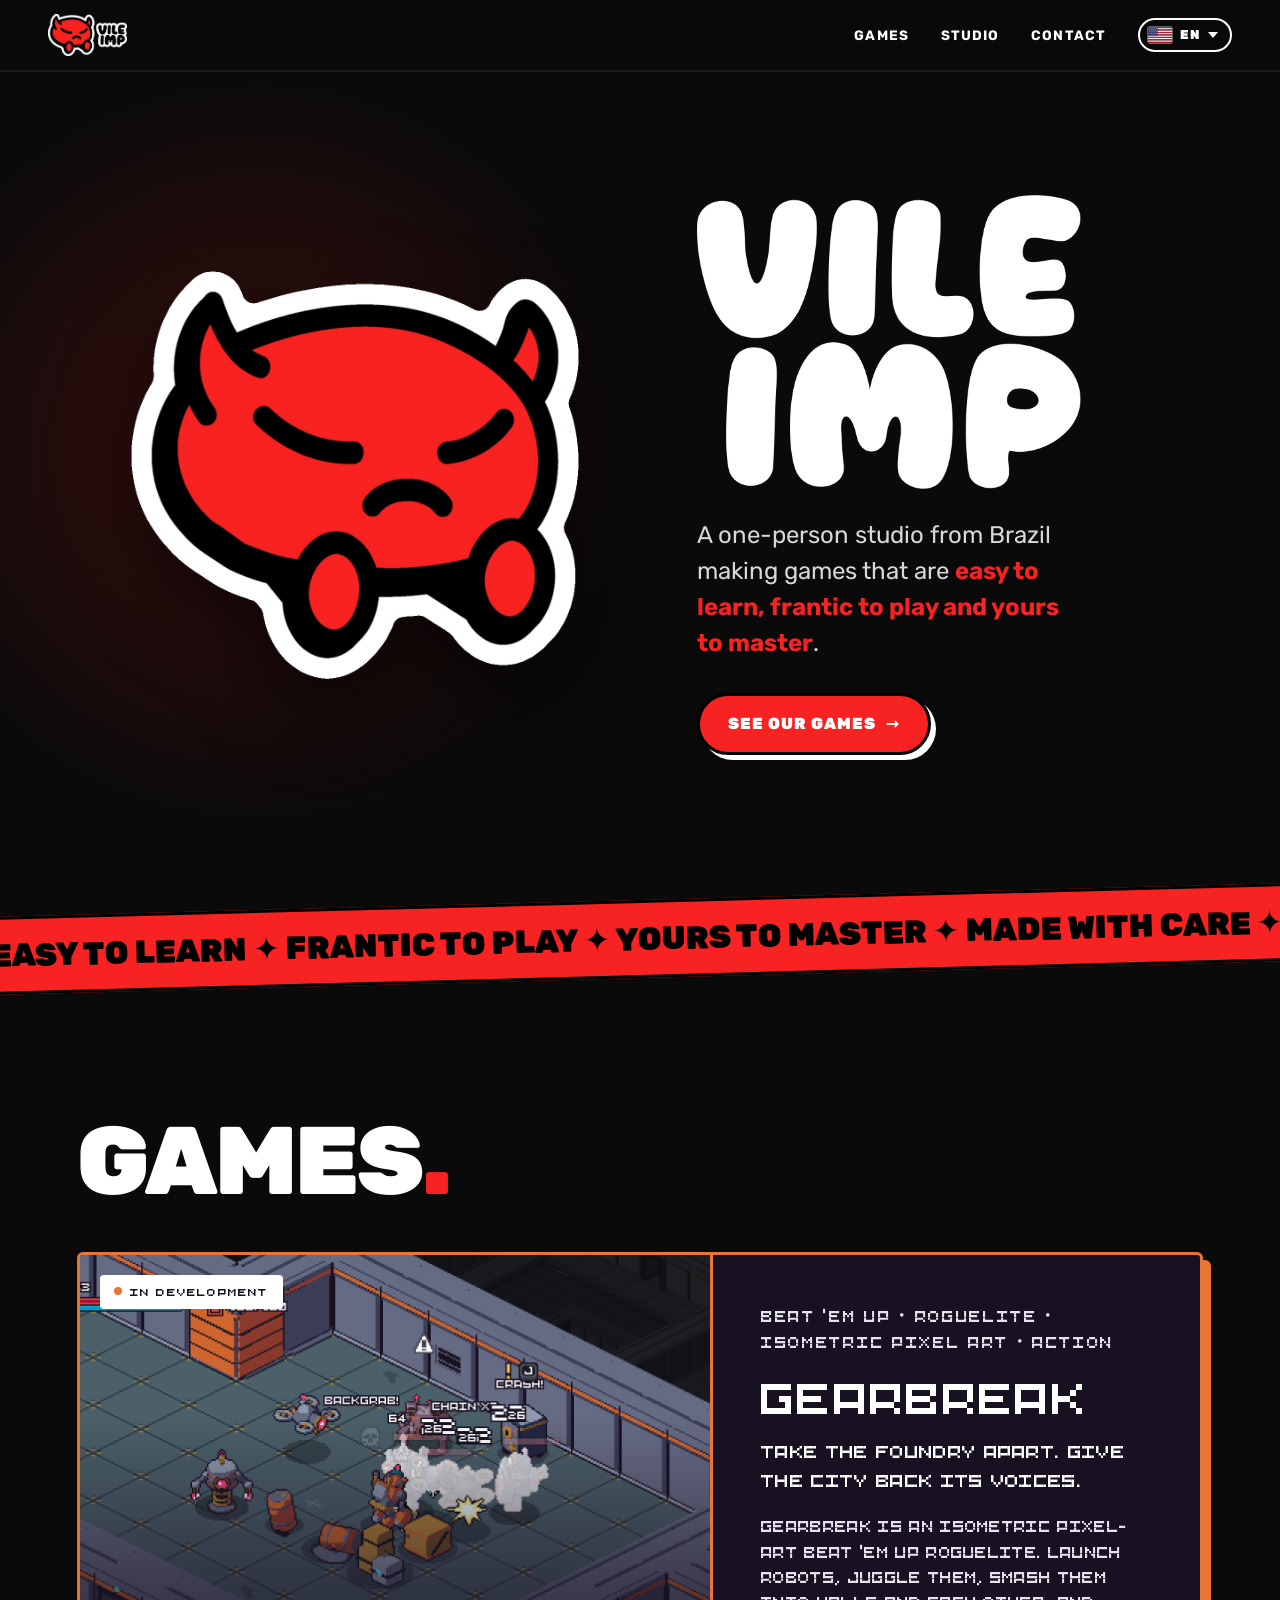
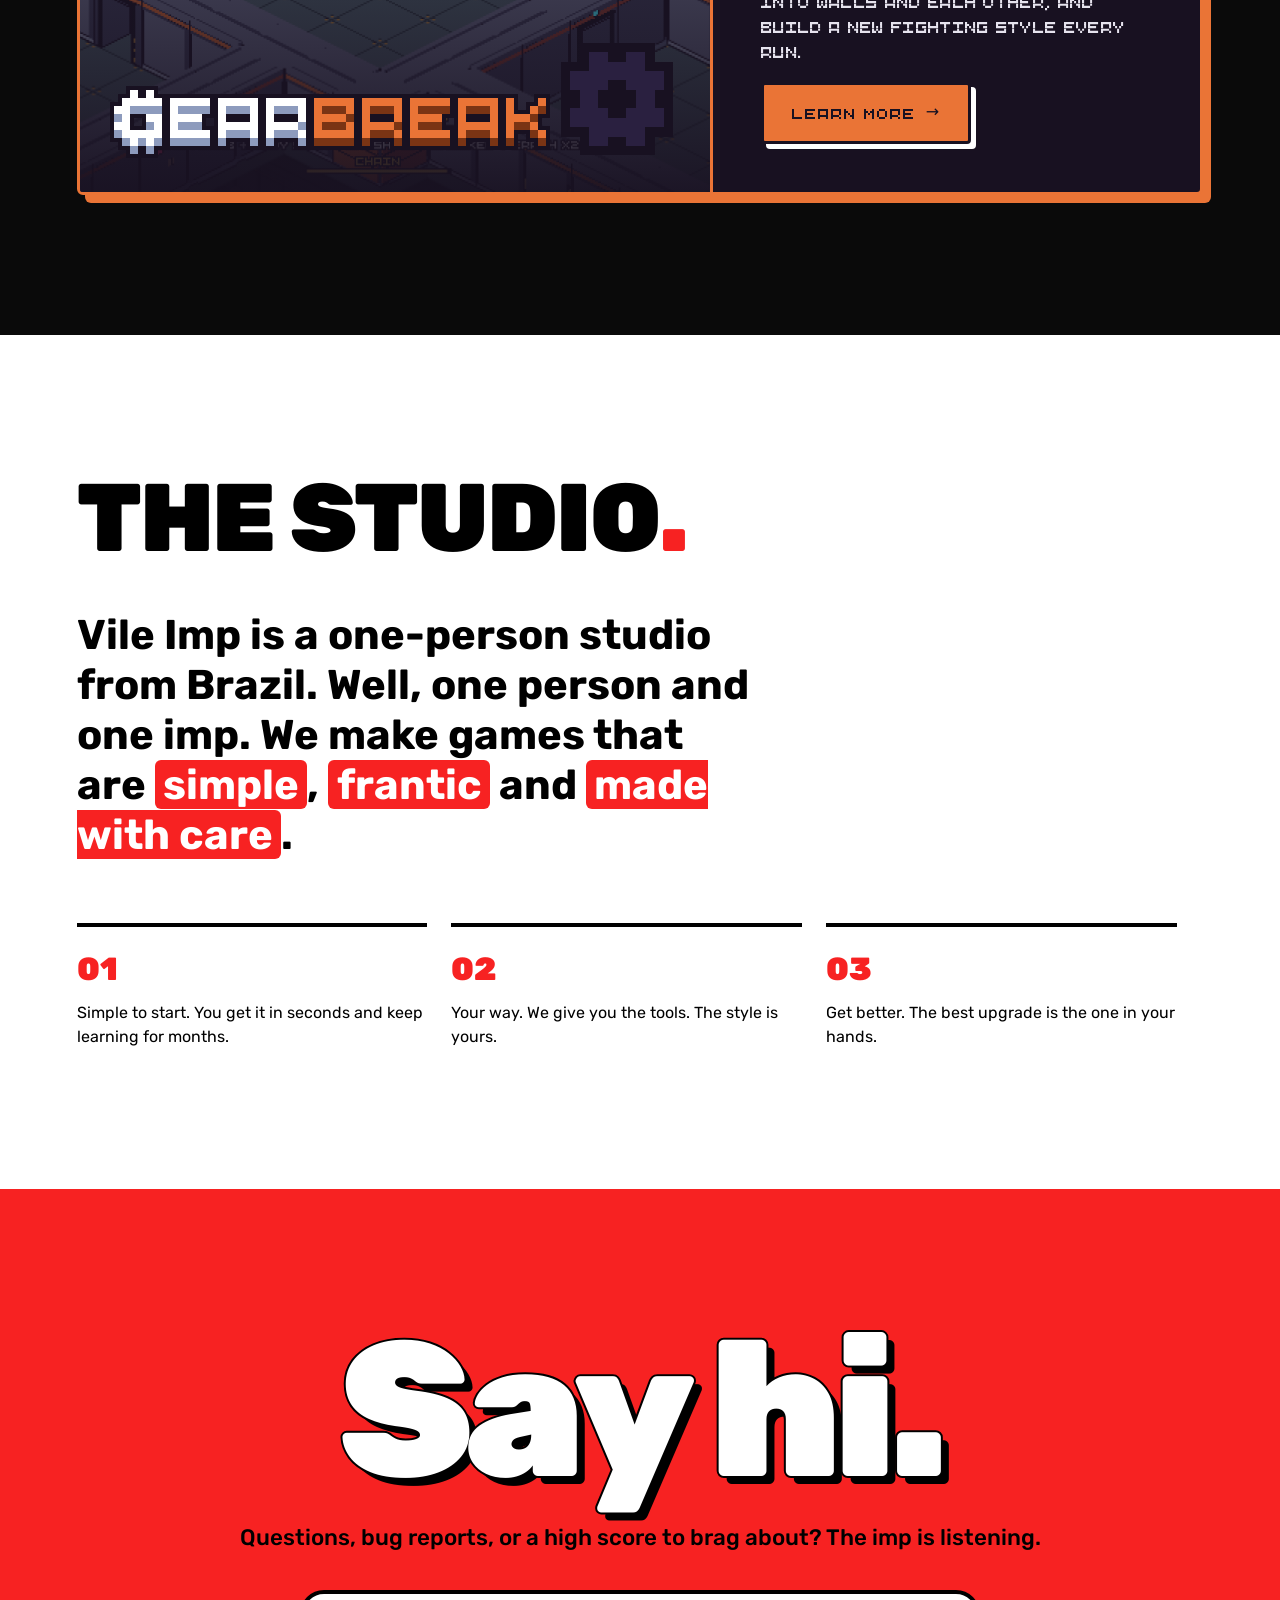
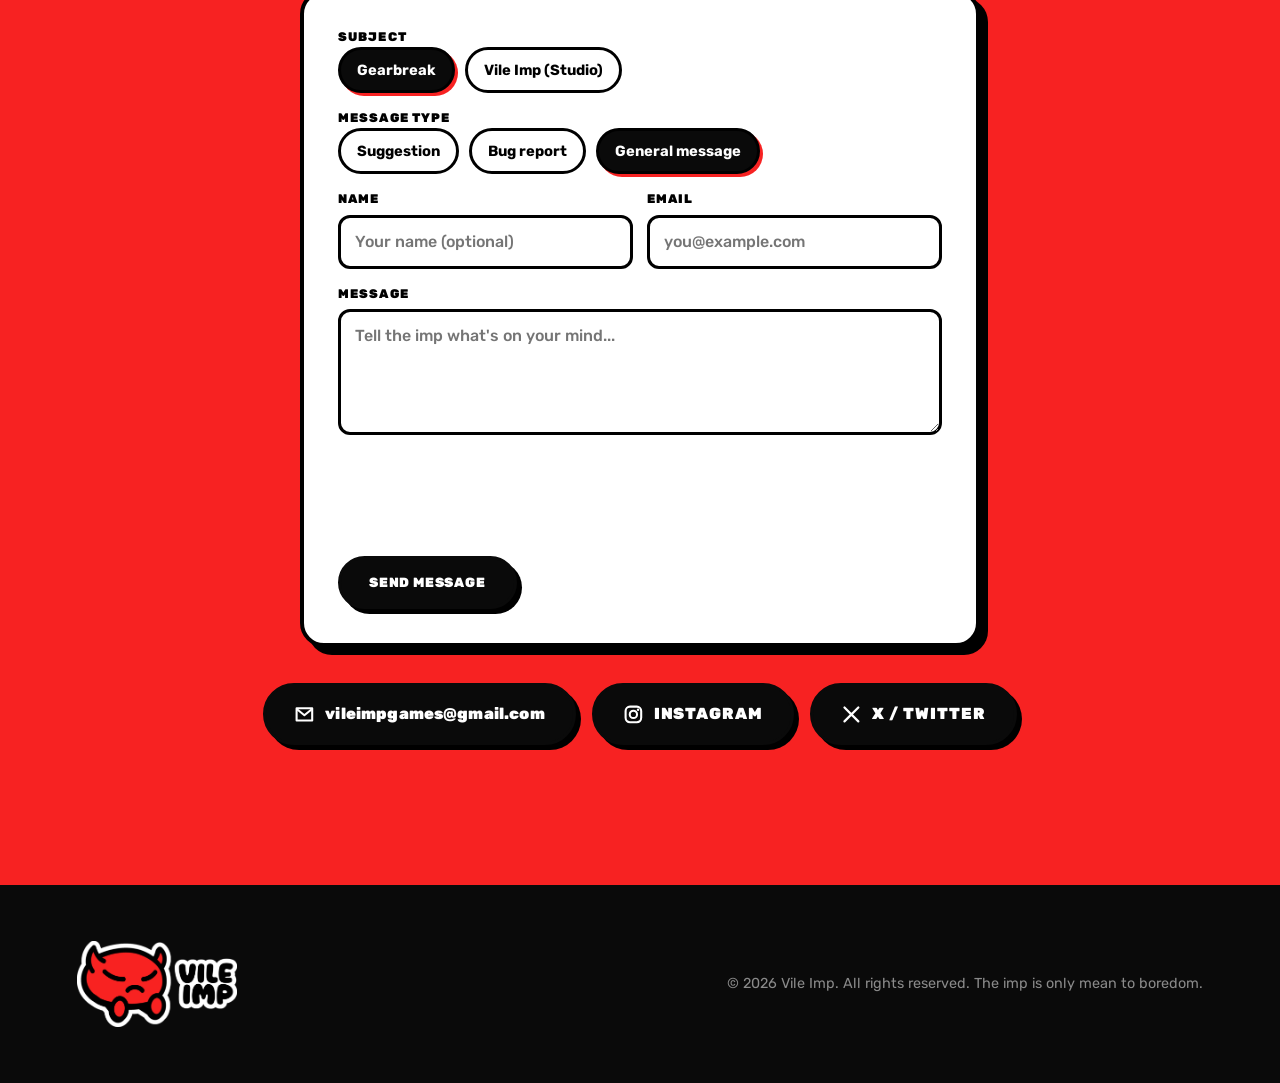
==== index.html @ 284fddcb "Main page marquee: restore original star" ====
<!doctype html>
<html lang="en" data-title-en="Vile Imp - Games played your way" data-title-pt="Vile Imp - Jogos do seu jeito" data-title-es="Vile Imp - Juegos a tu manera" data-title-ja="Vile Imp - 自分のやり方で遊ぶゲーム" data-title-zh="Vile Imp - 用你的方式玩">
<head>
  <meta charset="utf-8">
  <meta name="viewport" content="width=device-width, initial-scale=1">
  <title>Vile Imp - Games played your way</title>
  <meta name="description" content="Vile Imp is a one-person game studio from Brazil making games that are easy to learn, frantic to play and yours to master.">
  <meta name="theme-color" content="#0a0a0a">
  <meta property="og:title" content="Vile Imp">
  <meta property="og:description" content="One-person game studio from Brazil. Games played your way.">
  <meta property="og:image" content="assets/og.png">
  <meta name="twitter:card" content="summary_large_image">
  <link rel="icon" type="image/png" href="assets/favicon.png">
  <link rel="apple-touch-icon" href="assets/apple-touch-icon.png">
  <link rel="preconnect" href="https://fonts.googleapis.com">
  <link rel="preconnect" href="https://fonts.gstatic.com" crossorigin>
  <link href="https://fonts.googleapis.com/css2?family=Rubik:wght@400;500;700;900&display=swap" rel="stylesheet">
  <script>(function(){try{var f=sessionStorage.getItem("vt");if(f){sessionStorage.removeItem("vt");document.documentElement.className+=" vt-in vt-"+f}}catch(e){}})();</script>
  <link rel="stylesheet" href="style.css?v=39">
</head>
<body>
  <svg width="0" height="0" style="position:absolute" aria-hidden="true"><symbol id="gear" viewBox="0 0 100 100"><path d="M43 4h14l2 12a35 35 0 0 1 9 4l10-7 10 10-7 10a35 35 0 0 1 4 9l12 2v14l-12 2a35 35 0 0 1-4 9l7 10-10 10-10-7a35 35 0 0 1-9 4l-2 12H43l-2-12a35 35 0 0 1-9-4l-10 7-10-10 7-10a35 35 0 0 1-4-9L3 57V43l12-2a35 35 0 0 1 4-9l-7-10 10-10 10 7a35 35 0 0 1 9-4z M50 33a17 17 0 1 0 0.01 0z" fill-rule="evenodd"/></symbol></svg>
  <header class="nav">
    <a class="nav__logo" href="index.html" aria-label="Vile Imp">
      <img src="assets/logo-sticker.png" alt="Vile Imp" width="717" height="383">
    </a>
    <nav class="nav__links" aria-label="Main">
      <a href="index.html#games" data-i18n="nav.games">Games</a>
      <a href="index.html#studio" data-i18n="nav.studio">Studio</a>
      <a href="index.html#contact" data-i18n="nav.contact">Contact</a>
      <div class="lang" id="lang">
        <button class="lang__btn" type="button" aria-haspopup="listbox" aria-expanded="false" aria-label="Language: English">
          <img class="lang__flag" src="assets/flags/us.svg" alt="" width="30" height="20"><span class="lang__code">EN</span><span class="lang__caret" aria-hidden="true"></span>
        </button>
        <ul class="lang__menu" role="listbox" aria-label="Language">
          <li><button type="button" role="option" data-lang="en" aria-selected="true"><img src="assets/flags/us.svg" alt="" width="30" height="20"><span>English</span></button></li>
          <li><button type="button" role="option" data-lang="pt" aria-selected="false"><img src="assets/flags/br.svg" alt="" width="30" height="20"><span>Português</span></button></li>
          <li><button type="button" role="option" data-lang="es" aria-selected="false"><img src="assets/flags/es.svg" alt="" width="30" height="20"><span>Español</span></button></li>
          <li><button type="button" role="option" data-lang="ja" aria-selected="false" lang="ja"><img src="assets/flags/jp.svg" alt="" width="30" height="20"><span>日本語</span></button></li>
          <li><button type="button" role="option" data-lang="zh" aria-selected="false" lang="zh-CN"><img src="assets/flags/cn.svg" alt="" width="30" height="20"><span>简体中文</span></button></li>
        </ul>
      </div>
    </nav>
  </header>

  <main id="top">
    <section class="hero">
      <div class="hero__imp">
        <img src="assets/imp-sticker-2.png" alt="Vile Imp mascot" width="1038" height="948">
      </div>
      <div class="hero__text">
        <img class="hero__wordmark" src="assets/wordmark-white.png" alt="Vile Imp" width="579" height="443">
        <p class="hero__tag" data-i18n="hero.tag">A one-person studio from Brazil making games that are <em>easy to learn, frantic to play and yours to master</em>.</p>
        <a class="btn" href="#games"><span data-i18n="hero.cta">See our games</span> <span aria-hidden="true">→</span></a>
      </div>
    </section>

    <div class="marquee" aria-hidden="true">
      <div class="marquee__track">
        <span data-i18n="marquee">EASY TO LEARN ✦ FRANTIC TO PLAY ✦ YOURS TO MASTER ✦ MADE WITH CARE ✦&nbsp;</span>
        <span data-i18n="marquee">EASY TO LEARN ✦ FRANTIC TO PLAY ✦ YOURS TO MASTER ✦ MADE WITH CARE ✦&nbsp;</span>
      </div>
    </div>

    <section class="section games" id="games">
      <h2 class="section__title" data-i18n="games.title">Games</h2>

      <a class="feature feature--gb" href="gearbreak.html">
        <div class="feature__art">
          <img class="feature__shot" src="assets/gearbreak/crash-chain.png" width="1920" height="1080" alt="">
          <img class="gear" src="assets/gearbreak/gear.png" alt="" aria-hidden="true">
          <span class="feature__crack" aria-hidden="true"></span>
          <span class="feature__name"><img class="feature__logo" src="assets/gearbreak/logo.png" width="330" height="54" alt="GEARBREAK"></span>
          <span class="badge" data-i18n="games.badge">In development</span>
        </div>
        <div class="feature__body">
          <p class="feature__kicker" data-i18n="gb.genres">Beat 'em up · Roguelite · Isometric pixel art · Action</p>
          <h3>Gearbreak</h3>
          <p class="feature__tagline" data-i18n="gb.tagline">Take the Foundry apart. Give the city back its voices.</p>
          <p data-i18n="gb.short">Gearbreak is an isometric pixel-art beat 'em up roguelite. Launch robots, juggle them, smash them into walls and each other, and build a new fighting style every run.</p>
          <span class="btn"><span data-i18n="games.more">Learn more</span> <span aria-hidden="true">→</span></span>
        </div>
      </a>
    </section>

    <section class="section studio" id="studio">
      <div class="studio__inner">
        <h2 class="section__title section__title--dark" data-i18n="studio.title">The studio</h2>
        <p class="studio__lead" data-i18n="studio.lead">Vile Imp is a one-person studio from Brazil. Well, one person and one imp. We make games that are <mark>simple</mark>, <mark>frantic</mark> and <mark>made with care</mark>.</p>
        <ul class="studio__values">
          <li><strong>01</strong><span data-i18n="studio.v1">Simple to start. You get it in seconds and keep learning for months.</span></li>
          <li><strong>02</strong><span data-i18n="studio.v2">Your way. We give you the tools. The style is yours.</span></li>
          <li><strong>03</strong><span data-i18n="studio.v3">Get better. The best upgrade is the one in your hands.</span></li>
        </ul>
      </div>
    </section>

    <section class="section contact" id="contact">
      <h2 class="contact__big" data-i18n="contact.title">Say hi.</h2>
      <p class="contact__sub" data-i18n="contact.sub">Questions, bug reports, or a high score to brag about? The imp is listening.</p>

      <form class="contact__form" id="contact-form" action="https://api.web3forms.com/submit" method="POST">
        <input type="hidden" name="access_key" value="1ed85810-a973-478f-9a73-c99970048495">
        <input type="checkbox" name="botcheck" class="contact__hp" tabindex="-1" autocomplete="off" aria-hidden="true">
        <input type="hidden" name="subject" value="[Gearbreak] General message">

        <fieldset class="contact__topics">
          <legend class="contact__label" data-i18n="contact.subjectLabel">Subject</legend>
          <div class="contact__pills">
            <label class="contact__pill">
              <input type="radio" name="project" value="Gearbreak" checked>
              <span>Gearbreak</span>
            </label>
            <label class="contact__pill">
              <input type="radio" name="project" value="Vile Imp">
              <span data-i18n="contact.subjectStudio">Vile Imp (Studio)</span>
            </label>
          </div>
        </fieldset>

        <fieldset class="contact__topics">
          <legend class="contact__label" data-i18n="contact.topicLabel">Message type</legend>
          <div class="contact__pills">
            <label class="contact__pill">
              <input type="radio" name="topic" value="Suggestion">
              <span data-i18n="contact.topicSuggestion">Suggestion</span>
            </label>
            <label class="contact__pill">
              <input type="radio" name="topic" value="Bug report">
              <span data-i18n="contact.topicBug">Bug report</span>
            </label>
            <label class="contact__pill">
              <input type="radio" name="topic" value="General message" checked>
              <span data-i18n="contact.topicGeneral">General message</span>
            </label>
          </div>
        </fieldset>

        <div class="contact__row">
          <label class="contact__field">
            <span class="contact__label" data-i18n="contact.nameLabel">Name</span>
            <input type="text" name="name" id="contact-name" maxlength="100" autocomplete="name" placeholder="Your name (optional)" data-i18n-placeholder="contact.namePh">
          </label>
          <label class="contact__field">
            <span class="contact__label" data-i18n="contact.emailLabel">Email</span>
            <input type="email" name="email" id="contact-email" maxlength="160" required autocomplete="email" placeholder="you@example.com" data-i18n-placeholder="contact.emailPh">
          </label>
        </div>

        <label class="contact__field">
          <span class="contact__label" data-i18n="contact.msgLabel">Message</span>
          <textarea name="message" id="contact-message" rows="4" minlength="5" maxlength="3000" required placeholder="Tell the imp what's on your mind..." data-i18n-placeholder="contact.msgPh"></textarea>
        </label>

        <div class="h-captcha" data-captcha="true"></div>

        <div class="contact__actions">
          <button class="btn btn--dark contact__submit" type="submit" data-i18n="contact.send">Send message</button>
          <p class="contact__status" id="contact-status" role="status" aria-live="polite"></p>
        </div>
      </form>

      <div class="contact__links">
        <a class="btn btn--dark btn--mail" href="mailto:vileimpgames@gmail.com"><svg class="btn__icon" viewBox="0 0 24 24" aria-hidden="true"><path d="M3 5h18v14H3z" fill="none" stroke="currentColor" stroke-width="2.4" stroke-linejoin="round"/><path d="M3.5 6l8.5 7 8.5-7" fill="none" stroke="currentColor" stroke-width="2.4" stroke-linejoin="round"/></svg>vileimpgames@gmail.com</a>
        <a class="btn btn--dark" href="https://www.instagram.com/vileimpgames" target="_blank" rel="noopener"><svg class="btn__icon" viewBox="0 0 24 24" aria-hidden="true"><rect x="3" y="3" width="18" height="18" rx="5" fill="none" stroke="currentColor" stroke-width="2.4"/><circle cx="12" cy="12" r="4.2" fill="none" stroke="currentColor" stroke-width="2.4"/><circle cx="17.4" cy="6.6" r="1.4" fill="currentColor"/></svg>Instagram</a>
        <a class="btn btn--dark" href="https://x.com/vileimpgames" target="_blank" rel="noopener"><svg class="btn__icon" viewBox="0 0 24 24" aria-hidden="true"><path d="M4 4l16 16M20 4L4 20" fill="none" stroke="currentColor" stroke-width="2.6" stroke-linecap="round"/></svg>X / Twitter</a>
      </div>
    </section>
  </main>

  <footer class="footer">
    <img src="assets/logo-sticker.png" alt="Vile Imp" width="717" height="383" class="footer__logo">
    <p>© <span id="year">2026</span> Vile Imp. <span data-i18n="footer">All rights reserved. The imp is only mean to boredom.</span></p>
  </footer>

  <script src="i18n.js?v=29"></script>
  <script src="site.js?v=4"></script>
  <script src="https://web3forms.com/client/script.js" async defer></script>
</body>
</html>
---- style.css ----
:root {
  --red: #f72222;
  --red-dark: #c41414;
  --black: #0a0a0a;
  --ink: #000;
  --white: #fff;
  --grey: #8a8a8a;
  --font: 'Rubik', system-ui, sans-serif;
}
* { box-sizing: border-box; margin: 0; padding: 0; }
html { scroll-behavior: smooth; }
html, body, main { overflow-x: clip; }
body { background: var(--black); color: var(--white); font-family: var(--font); line-height: 1.5; -webkit-font-smoothing: antialiased; }
img { max-width: 100%; height: auto; display: block; }
a { color: inherit; }
::selection { background: var(--red); color: var(--white); }

/* Nav */
.nav { position: fixed; inset: 0 0 auto 0; z-index: 10; display: flex; justify-content: space-between; align-items: center;
  padding: 14px clamp(16px, 4vw, 48px); background: rgba(10,10,10,.85); backdrop-filter: blur(8px); border-bottom: 2px solid #1c1c1c; }
.nav__logo { display: flex; align-items: center; gap: 10px; text-decoration: none; font-weight: 900; letter-spacing: .04em; font-size: 1.1rem; }
.nav__logo img { height: 42px; width: auto; flex-shrink: 0; transition: transform .2s; }
.nav__logo:hover img { transform: rotate(-3deg) scale(1.05); }
.nav__links { display: flex; align-items: center; gap: clamp(12px, 3vw, 32px); }
.nav__links a { text-decoration: none; font-weight: 700; text-transform: uppercase; font-size: .85rem; letter-spacing: .08em; position: relative; }
.nav__links a::after { content: ''; position: absolute; left: 0; right: 100%; bottom: -4px; height: 3px; background: var(--red); transition: right .2s; }
.nav__links a:hover::after, .nav__links a:focus-visible::after { right: 0; }
.lang { position: relative; }
.lang__btn { font: inherit; font-weight: 900; font-size: .8rem; letter-spacing: .08em; background: none; color: var(--white);
  border: 2px solid var(--white); border-radius: 999px; padding: 5px 12px 5px 8px; cursor: pointer; transition: border-color .2s;
  display: flex; align-items: center; gap: 8px; }
.lang__btn:hover, .lang__btn:focus-visible, .lang.is-open .lang__btn { border-color: var(--red); outline: none; }
.lang__flag, .lang__menu img { width: 24px; height: 16px; border-radius: 2px; box-shadow: 0 0 0 1px rgba(255,255,255,.35); flex-shrink: 0; }
.lang__caret { width: 0; height: 0; border-left: 5px solid transparent; border-right: 5px solid transparent; border-top: 6px solid currentColor; transition: transform .2s; }
.lang.is-open .lang__caret { transform: rotate(180deg); }
/* the list drops down under the pill */
.lang__menu { list-style: none; position: absolute; top: calc(100% + 8px); right: 0; min-width: 190px; padding: 6px; margin: 0;
  background: var(--black); border: 2px solid var(--white); border-radius: 12px; z-index: 20;
  opacity: 0; visibility: hidden; transform: translateY(-6px); transform-origin: top right; transition: opacity .15s, transform .15s, visibility 0s .15s; }
.lang.is-open .lang__menu { opacity: 1; visibility: visible; transform: none; transition: opacity .15s, transform .15s; }
.lang__menu button { width: 100%; display: flex; align-items: center; gap: 12px; padding: 9px 10px; border: 0; border-radius: 8px;
  background: none; color: var(--white); font: inherit; font-weight: 700; font-size: .95rem; letter-spacing: .02em; text-align: left; cursor: pointer; }
.lang__menu button:hover, .lang__menu button:focus-visible { background: rgba(255,255,255,.1); outline: none; }
.lang__menu button[aria-selected="true"] { color: var(--red); }

/* Hero */
.hero { min-height: 100vh; display: grid; grid-template-columns: 1.1fr 1fr; align-items: center; gap: clamp(24px, 5vw, 80px);
  padding: 110px clamp(20px, 6vw, 96px) 60px; position: relative; overflow: hidden; }
.hero::before { content: ''; position: absolute; width: 70vmax; height: 70vmax; left: -15vmax; top: 50%; transform: translateY(-50%);
  background: radial-gradient(circle, rgba(247,34,34,.22), transparent 60%); pointer-events: none; }
.hero__imp { position: relative; animation: bob 3.2s ease-in-out infinite; }
.hero__imp img { width: auto; max-width: min(100%, 460px); max-height: calc(100vh - 400px); display: block; margin: 0 auto; filter: drop-shadow(0 30px 40px rgba(0,0,0,.6)); }
@keyframes bob { 0%,100% { transform: translateY(0) rotate(-2deg); } 50% { transform: translateY(-18px) rotate(2deg); } }
.hero__wordmark { width: clamp(200px, 30vw, 420px); margin-bottom: 28px; }
.hero__tag { font-size: clamp(1.1rem, 2vw, 1.5rem); max-width: 26ch; color: #d8d8d8; margin-bottom: 32px; }
.hero__tag em { font-style: normal; color: var(--red); font-weight: 700; }

/* Buttons */
.btn { display: inline-flex; align-items: center; gap: 10px; background: var(--red); color: var(--white); text-decoration: none;
  font-weight: 900; text-transform: uppercase; letter-spacing: .06em; padding: 16px 28px; border: 3px solid var(--ink);
  border-radius: 999px; box-shadow: 5px 5px 0 var(--white); transition: transform .15s, box-shadow .15s; }
.btn:hover, .btn:focus-visible { transform: translate(-2px,-2px); box-shadow: 7px 7px 0 var(--white); outline: none; }
.btn--dark { background: var(--black); box-shadow: 5px 5px 0 var(--ink); border-color: var(--black); }
.btn--dark:hover, .btn--dark:focus-visible { box-shadow: 7px 7px 0 var(--ink); }
.btn--ghost { background: transparent; color: var(--white); border-color: var(--white); box-shadow: none; cursor: default; }
.btn--ghost:hover { transform: none; box-shadow: none; }

/* Marquee */
.marquee { background: var(--red); color: var(--ink); overflow: hidden; border-block: 3px solid var(--ink); transform: rotate(-1.5deg); margin: 0 -10px; }
.marquee__track { display: flex; width: max-content; animation: scroll 22s linear infinite; }
.marquee__track span { font-weight: 900; font-size: clamp(1.2rem, 3vw, 2rem); padding: 12px 0; white-space: nowrap; }
@keyframes scroll { to { transform: translateX(-50%); } }

/* Sections */
.section { padding: clamp(80px, 12vw, 140px) clamp(20px, 6vw, 96px); }
.section__title { font-size: clamp(2.6rem, 8vw, 6rem); font-weight: 900; text-transform: uppercase; line-height: .9; margin-bottom: 48px; letter-spacing: -.02em; }
.section__title::after { content: '.'; color: var(--red); }
.section__title--dark { color: var(--ink); }

/* Game feature */
.feature { color: inherit; text-decoration: none; transition: transform .2s, border-color .2s; display: grid; grid-template-columns: 1.3fr 1fr; border: 3px solid var(--white); border-radius: 24px; overflow: hidden; background: #111; }
.feature__art { position: relative; min-height: 420px; background: var(--red); display: grid; place-items: center; overflow: hidden;
  background-image: repeating-linear-gradient(-45deg, rgba(0,0,0,.08) 0 14px, transparent 14px 28px); }
.gear { position: absolute; width: 85%; max-width: 460px; fill: var(--ink); opacity: .9; animation: spin 30s linear infinite; }
.feature:hover .gear { animation-duration: 4s; }
@keyframes spin { to { transform: rotate(360deg); } }
.feature__crack { position: absolute; inset: 0; background: linear-gradient(115deg, transparent 49.2%, var(--red) 49.4% 50.6%, transparent 50.8%); }
.feature__name { position: relative; font-weight: 900; font-size: clamp(2.2rem, 6vw, 4.6rem); letter-spacing: -.02em; color: var(--white);
  -webkit-text-stroke: 3px var(--ink); paint-order: stroke fill; text-shadow: 6px 6px 0 var(--ink); transform: rotate(-4deg); }
.badge { position: absolute; top: 20px; left: 20px; background: var(--ink); color: var(--white); font-weight: 900; font-size: .75rem;
  text-transform: uppercase; letter-spacing: .1em; padding: 8px 14px; border-radius: 999px; }
.badge::before { content: ''; display: inline-block; width: 8px; height: 8px; background: var(--red); border-radius: 50%; margin-right: 8px; animation: blink 1.2s infinite; }
@keyframes blink { 50% { opacity: .2; } }
.feature__body { padding: clamp(28px, 4vw, 48px); display: flex; flex-direction: column; gap: 18px; justify-content: center; }
.feature__kicker { color: var(--red); font-weight: 700; text-transform: uppercase; letter-spacing: .1em; font-size: .8rem; }
.feature__body h3 { font-size: clamp(2rem, 4vw, 3rem); font-weight: 900; line-height: 1; }
.feature__body p { color: #cfcfcf; font-size: 1.05rem; }
.feature__body strong { color: var(--white); }
.feature__facts { list-style: none; display: grid; gap: 8px; margin-bottom: 8px; }
.feature__facts li { padding-left: 26px; position: relative; color: #cfcfcf; }
.feature__facts li::before { content: '✦'; position: absolute; left: 0; color: var(--red); }
.feature .btn { align-self: flex-start; }

/* Studio */
.studio { background: var(--white); color: var(--ink); }
.studio__inner { max-width: 1100px; }
.studio__lead { font-size: clamp(1.5rem, 3.4vw, 2.6rem); font-weight: 700; line-height: 1.2; margin-bottom: 64px; max-width: 24ch; }
.studio__lead mark { background: var(--red); color: var(--white); padding: 0 .2em; border-radius: 6px; }
.studio__values { list-style: none; display: grid; grid-template-columns: repeat(3, 1fr); gap: 24px; }
.studio__values li { border-top: 4px solid var(--ink); padding-top: 18px; display: grid; gap: 8px; }
.studio__values strong { color: var(--red); font-size: 2rem; font-weight: 900; }

/* Contact */
.contact { background: var(--red); color: var(--ink); text-align: center; }
.contact__big { font-size: clamp(4rem, 16vw, 12rem); font-weight: 900; line-height: .85; letter-spacing: -.04em; color: var(--white);
  -webkit-text-stroke: 4px var(--ink); paint-order: stroke fill; text-shadow: 8px 8px 0 var(--ink); }
.contact__sub { font-size: clamp(1.1rem, 2vw, 1.4rem); font-weight: 500; margin: 28px 0 36px; }
.contact__links { display: flex; justify-content: center; gap: 16px; flex-wrap: wrap; }
.contact__form { max-width: 680px; margin: 0 auto 36px; text-align: left; background: var(--white); color: var(--ink);
  border: 4px solid var(--ink); border-radius: 24px; padding: clamp(20px, 4vw, 34px); box-shadow: 8px 8px 0 var(--ink);
  display: grid; gap: 16px; position: relative; }
.contact__hp { position: absolute; left: -9999px; width: 1px; height: 1px; opacity: 0; pointer-events: none; }
.contact__topics { border: 0; display: grid; gap: 10px; }
.contact__label { display: block; font-weight: 900; font-size: .78rem; text-transform: uppercase; letter-spacing: .09em; color: var(--ink); margin-bottom: 6px; }
.contact__topics .contact__label { margin-bottom: 0; }
.contact__pills { display: flex; flex-wrap: wrap; gap: 10px; }
.contact__pill { position: relative; cursor: pointer; }
.contact__pill input { position: absolute; opacity: 0; width: 0; height: 0; }
.contact__pill span { display: inline-block; padding: 9px 16px; border: 3px solid var(--ink); border-radius: 999px; font-weight: 700;
  font-size: .92rem; background: var(--white); color: var(--ink); transition: transform .12s, background .12s, color .12s, box-shadow .12s; }
.contact__pill:hover span { transform: translate(-1px, -1px); box-shadow: 3px 3px 0 var(--ink); }
.contact__pill input:focus-visible + span { outline: 3px solid var(--red); outline-offset: 2px; }
.contact__pill input:checked + span { background: var(--black); color: var(--white); box-shadow: 3px 3px 0 var(--red); }
.contact__pill--fixed { cursor: default; }
.contact__pill--fixed:hover span { transform: none; box-shadow: 3px 3px 0 var(--red); }
.contact__pill--fixed span { background: var(--black); color: var(--white); box-shadow: 3px 3px 0 var(--red); }
body.gb .contact__form { background: var(--gb-paper); color: var(--gb-ink); border-color: var(--gb-ink); border-radius: 10px; box-shadow: 8px 8px 0 var(--gb-ink); }
body.gb .contact__pill span { background: var(--gb-paper); color: var(--gb-ink); border-color: var(--gb-ink); border-radius: 4px; }
body.gb .contact__pill input:checked + span,
body.gb .contact__pill--fixed span,
body.gb .contact__pill--fixed:hover span { background: var(--gb-ink); color: var(--gb-paper); box-shadow: 3px 3px 0 var(--gb-orange); }
body.gb .contact__form input[type="text"],
body.gb .contact__form input[type="email"],
body.gb .contact__form textarea { background: #fff; color: var(--gb-ink); border-color: var(--gb-ink); border-radius: 6px; }
body.gb .contact__form input[type="text"]:focus-visible,
body.gb .contact__form input[type="email"]:focus-visible,
body.gb .contact__form textarea:focus-visible { border-color: var(--gb-orange); box-shadow: 4px 4px 0 var(--gb-ink); }
.contact__row { display: grid; grid-template-columns: 1fr 1fr; gap: 14px; }
.contact__field { display: block; }
.contact__form input[type="text"],
.contact__form input[type="email"],
.contact__form textarea { width: 100%; font: inherit; font-weight: 500; font-size: 1rem; padding: 12px 14px; color: var(--ink);
  background: var(--white); border: 3px solid var(--ink); border-radius: 12px; transition: border-color .15s, box-shadow .15s; }
.contact__form textarea { resize: vertical; min-height: 112px; }
.contact__form input[type="text"]:focus-visible,
.contact__form input[type="email"]:focus-visible,
.contact__form textarea:focus-visible { outline: none; border-color: var(--red); box-shadow: 4px 4px 0 var(--ink); }
.contact__form .h-captcha { min-height: 78px; }
.contact__actions { display: flex; align-items: center; gap: 16px; flex-wrap: wrap; margin-top: 4px; }
.contact__submit { cursor: pointer; font-family: inherit; }
.contact__submit:disabled { opacity: .65; cursor: wait; transform: none; box-shadow: 5px 5px 0 var(--ink); }
.contact__status { font-weight: 700; font-size: .95rem; }
.contact__status.is-ok { color: #0e7a3a; }
.contact__status.is-err { color: var(--red-dark); }
@media (max-width: 640px) {
  .contact__row { grid-template-columns: 1fr; }
}
.btn__icon { width: 1.3em; height: 1.3em; flex: none; }
.btn--mail { text-transform: none; letter-spacing: .01em; overflow-wrap: anywhere; }

/* Footer */
.footer { padding: 56px clamp(20px, 6vw, 96px); display: flex; align-items: center; justify-content: space-between; gap: 24px; flex-wrap: wrap; color: var(--grey); font-size: .9rem; }
.footer__logo { width: 160px; height: auto; image-rendering: auto; }   /* smooth sticker, even on the Gearbreak footer whose checker background is pixelated */

/* Responsive */
@media (max-width: 860px) {
  .hero { grid-template-columns: 1fr; text-align: center; padding-top: 100px; }
  .hero__imp img { max-width: 240px; max-height: 34vh; }
  .hero__wordmark, .hero__tag { margin-inline: auto; }
  .feature { grid-template-columns: 1fr; }
  .feature__art { min-height: 300px; }
  .studio__values { grid-template-columns: 1fr; }
  .nav__links a { display: none; }
}
@media (prefers-reduced-motion: reduce) {
  *, *::before, *::after { animation: none !important; transition: none !important; }
  html { scroll-behavior: auto; }
}

/* Clickable game card */
.feature:hover, .feature:focus-visible { transform: translateY(-4px); border-color: var(--red); outline: none; }
.feature:hover .btn { transform: translate(-2px,-2px); box-shadow: 7px 7px 0 var(--white); }
.feature__tagline { color: var(--white) !important; font-weight: 700; font-size: 1.2rem !important; }

/* Gearbreak page */
.back { position: absolute; top: 0; left: 0; color: var(--white); text-decoration: none; font-weight: 700; text-transform: uppercase; letter-spacing: .08em; font-size: .8rem; }
.back:hover, .back:focus-visible { color: var(--ink); outline: none; }
.gb-hero { position: relative; overflow: hidden; background: var(--red); min-height: 78vh; display: grid; place-items: center; text-align: center;
  padding: 130px clamp(20px, 6vw, 96px) 80px; background-image: repeating-linear-gradient(-45deg, rgba(0,0,0,.08) 0 14px, transparent 14px 28px); }
.gb-hero__gear { width: min(70vw, 620px); left: -8%; top: 50%; margin-top: calc(min(70vw, 620px) / -2); opacity: .2; }
.gb-hero__gear--small { width: min(40vw, 340px); left: auto; right: -5%; top: 8%; margin-top: 0; animation-direction: reverse; animation-duration: 18s; }
.gb-hero__inner { position: relative; max-width: 900px; width: 100%; padding-top: 40px; }
.badge--static { position: static; display: inline-block; margin-bottom: 18px; }
.gb-hero__title { font-weight: 900; font-size: clamp(3.4rem, 13vw, 9rem); line-height: .9; letter-spacing: -.03em; color: var(--white);
  -webkit-text-stroke: 4px var(--ink); paint-order: stroke fill; text-shadow: 8px 8px 0 var(--ink); transform: rotate(-3deg); }
.gb-hero__tagline { margin: 28px auto 24px; font-size: clamp(1.2rem, 2.6vw, 1.8rem); font-weight: 900; color: var(--ink); max-width: 28ch; line-height: 1.2; }
.tags { list-style: none; display: flex; flex-wrap: wrap; justify-content: center; gap: 10px; }
.tags li { background: var(--ink); color: var(--white); font-weight: 700; font-size: .85rem; padding: 8px 16px; border-radius: 999px; }
.gb-about { display: grid; grid-template-columns: 1.6fr 1fr; gap: clamp(32px, 6vw, 80px); align-items: start; }
.gb-lead { font-size: clamp(1.3rem, 2.4vw, 1.8rem); font-weight: 700; line-height: 1.3; margin-bottom: 40px; }
.gb-story { display: grid; gap: 20px; color: #cfcfcf; font-size: 1.1rem; max-width: 62ch; }
.gb-story__punch { color: var(--white); font-size: 1.4rem; font-weight: 900; border-left: 6px solid var(--red); padding-left: 18px; }
.facts { position: sticky; top: 100px; border: 3px solid var(--white); border-radius: 20px; padding: 28px; }
.facts dl { display: grid; gap: 6px; }
.facts dt { color: var(--red); font-weight: 900; text-transform: uppercase; letter-spacing: .1em; font-size: .75rem; margin-top: 14px; }
.facts dt:first-child { margin-top: 0; }
.facts dd { font-weight: 500; }
.gb-features { background: var(--white); color: var(--ink); }
.feat-grid { list-style: none; counter-reset: f; display: grid; grid-template-columns: repeat(auto-fit, minmax(260px, 1fr)); gap: 24px; }
.feat-grid li { counter-increment: f; border-top: 4px solid var(--ink); padding-top: 18px; display: grid; gap: 8px; font-size: 1.1rem; font-weight: 500; }
.feat-grid li::before { content: counter(f, decimal-leading-zero); color: var(--red); font-size: 2rem; font-weight: 900; }
/* Screenshots */
.shot { display: block; width: 100%; padding: 0; border: 3px solid var(--ink); border-radius: 14px; overflow: hidden; background: var(--ink);
  cursor: zoom-in; box-shadow: 8px 8px 0 var(--ink); transition: transform .15s, box-shadow .15s; }
.shot img { width: 100%; aspect-ratio: 16 / 9; object-fit: cover; }
.shot:hover, .shot:focus-visible { transform: translate(-3px,-3px); box-shadow: 11px 11px 0 var(--ink); outline: none; }
.shot--hero { margin: 48px auto 0; max-width: 980px; transform: rotate(1.2deg); box-shadow: 12px 12px 0 var(--ink); }
.shot--hero:hover, .shot--hero:focus-visible { transform: rotate(0deg) translate(-3px,-3px); box-shadow: 15px 15px 0 var(--ink); }
.gb-hero__inner:has(.shot--hero) { max-width: 1040px; }
.gb-shots { padding-bottom: clamp(60px, 8vw, 100px); }
.shot-grid { list-style: none; display: grid; grid-template-columns: repeat(2, 1fr); gap: clamp(24px, 4vw, 48px); }
.shot-grid .shot { border-color: var(--white); box-shadow: 8px 8px 0 var(--red); }
.shot-grid .shot:hover, .shot-grid .shot:focus-visible { box-shadow: 11px 11px 0 var(--red); }
.shot-grid figcaption { margin-top: 18px; color: #cfcfcf; font-size: 1.05rem; }
.shot-grid figcaption strong { display: block; color: var(--white); font-weight: 900; text-transform: uppercase; letter-spacing: .08em; font-size: .85rem; margin-bottom: 4px; }
.shot-grid figcaption strong::before { content: '✦ '; color: var(--red); }
.lightbox { margin: auto; max-width: min(96vw, 1600px); width: 100%; padding: 0; border: 3px solid var(--white); border-radius: 14px; background: var(--black); color: var(--white); overflow: visible; }
.lightbox::backdrop { background: rgba(0,0,0,.88); }
.lightbox__img { width: 100%; border-radius: 11px 11px 0 0; }
.lightbox__cap { padding: 14px 18px; color: #cfcfcf; }
.lightbox__close, .lightbox__nav { position: absolute; font: inherit; font-weight: 900; font-size: 1.2rem; width: 44px; height: 44px; border-radius: 50%;
  border: 3px solid var(--ink); background: var(--red); color: var(--white); cursor: pointer; box-shadow: 3px 3px 0 var(--ink); }
.lightbox__close:hover, .lightbox__nav:hover, .lightbox__close:focus-visible, .lightbox__nav:focus-visible { background: var(--white); color: var(--ink); outline: none; }
.lightbox__close { top: -18px; right: -18px; }
.lightbox__nav { top: calc(50% - 40px); }
.lightbox__nav--prev { left: -18px; }
.lightbox__nav--next { right: -18px; }
@media (max-width: 860px) {
  .shot-grid { grid-template-columns: 1fr; }
  .shot--hero { margin-top: 36px; }
  .lightbox__close { top: 8px; right: 8px; }
  .lightbox__nav--prev { left: 8px; }
  .lightbox__nav--next { right: 8px; }
}
@media (max-width: 860px) {
  .gb-about { grid-template-columns: 1fr; }
  .facts { position: static; }
  .gb-hero__gear--small { display: none; }
}

/* ===== Gearbreak page: the game's own look (Dead Revolver face, paper + ink + orange/cyan) ===== */
@font-face { font-family: 'Dead Revolver'; src: url('assets/fonts/DeadRevolverGame.ttf?v=2') format('truetype'); font-display: swap; }
body.gb {
  --gb-ink: #181121; --gb-ink2: #2a2040; --gb-paper: #ffffff; --gb-paper-off: #d6d6de;
  --gb-orange: #ea7436; --gb-orange-dark: #bb5d2b; --gb-cyan: #43f0ff; --gb-gold: #ffcc4d;
  --red: var(--gb-orange); --red-dark: var(--gb-orange-dark); --black: var(--gb-ink); --ink: var(--gb-ink); --grey: #8a8a99;
  --font: 'Dead Revolver', 'Rubik', system-ui, sans-serif;
  background: var(--gb-paper); color: var(--gb-ink); letter-spacing: .02em; line-height: 1.45;
}
body.gb h1, body.gb h2, body.gb h3, body.gb strong, body.gb .btn, body.gb .badge, body.gb .tags li, body.gb dt, body.gb .back { font-weight: 400; }
body.gb ::selection { background: var(--gb-orange); color: var(--gb-paper); }
body.gb .nav { background: rgba(10,10,10,.85); border-bottom: 3px solid var(--gb-orange); }   /* the studio site's nav colour */
body.gb .nav__links a { color: var(--gb-paper); }
body.gb .nav__links a::after { background: var(--gb-cyan); }
body.gb .lang__btn { border-color: var(--gb-paper); color: var(--gb-paper); }
body.gb .lang__btn:hover, body.gb .lang__btn:focus-visible, body.gb .lang.is-open .lang__btn { border-color: var(--gb-cyan); }
body.gb .lang__menu { background: #0a0a0a; border-color: var(--gb-paper); border-radius: 6px; }
body.gb .lang__menu button { color: var(--gb-paper); font-weight: 400; border-radius: 4px; }
body.gb .lang__menu button[aria-selected="true"] { color: var(--gb-cyan); }
body.gb .btn { background: var(--gb-orange); color: var(--gb-ink); border-color: var(--gb-ink); box-shadow: 5px 5px 0 var(--gb-ink); }
body.gb .btn { border-radius: 4px; }   /* the game's square buttons, as the feature card and the blog buttons, not the studio pill */
body.gb .btn--dark { background: var(--gb-ink); color: var(--gb-paper); border-color: var(--gb-ink); box-shadow: 5px 5px 0 var(--gb-paper); }
body.gb .btn--dark:hover, body.gb .btn--dark:focus-visible { box-shadow: 7px 7px 0 var(--gb-paper); }

/* hero: ink screen like the game's menu, cyan title, orange rim */
body.gb .gb-hero { background: var(--gb-ink); border-bottom: 6px solid var(--gb-orange);
  background-image: url('assets/gearbreak/hero_checker.png'); background-size: 64px 64px; image-rendering: pixelated; }   /* a square checker in the floor tile's greys: hard pixels, not a smooth diagonal stripe */
body.gb .gear { fill: var(--gb-ink2); opacity: 1; }
body.gb .gb-hero__gear { opacity: .9; }
body.gb .gb-hero__title { color: var(--gb-paper); -webkit-text-stroke: 0; text-shadow: 6px 6px 0 var(--gb-orange), 10px 10px 0 #000; font-weight: 400; letter-spacing: .02em; }
body.gb .gb-hero__tagline { color: var(--gb-paper); font-weight: 400; }
body.gb .back { color: var(--gb-cyan); }
body.gb .back:hover, body.gb .back:focus-visible { color: var(--gb-orange); }
body.gb .badge { background: var(--gb-paper); color: var(--gb-ink); }
body.gb .badge::before { background: var(--gb-orange); }
body.gb .tags li { background: var(--gb-paper); color: var(--gb-ink); border: 2px solid var(--gb-ink); box-shadow: 3px 3px 0 var(--gb-orange); border-radius: 6px; }
body.gb .shot { border-color: var(--gb-paper); background: var(--gb-ink); box-shadow: 8px 8px 0 var(--gb-orange); border-radius: 6px; }
body.gb .shot:hover, body.gb .shot:focus-visible { box-shadow: 11px 11px 0 var(--gb-orange); }
body.gb .shot--hero { box-shadow: 12px 12px 0 var(--gb-orange); }
body.gb .shot--hero:hover, body.gb .shot--hero:focus-visible { box-shadow: 15px 15px 0 var(--gb-orange); }

/* marquee: orange strip with ink text */
body.gb .marquee { background: var(--gb-orange); color: var(--gb-ink); border-color: var(--gb-ink); }
body.gb .marquee__track span { font-weight: 400; }

/* paper sections */
body.gb .section__title { font-weight: 400; color: var(--gb-ink); letter-spacing: .01em; }
body.gb .section__title::after { color: var(--gb-orange); }
body.gb .gb-lead { font-weight: 400; color: var(--gb-ink); }
body.gb .gb-story { color: var(--gb-ink); opacity: .88; }
body.gb .gb-story__punch { color: var(--gb-ink); opacity: 1; border-left-color: var(--gb-orange); font-weight: 400; }
body.gb .facts { border: 3px solid var(--gb-ink); border-radius: 6px; background: var(--gb-paper); box-shadow: 6px 6px 0 var(--gb-orange); }
body.gb .facts dt { color: var(--gb-orange-dark); }
body.gb .facts dd { font-weight: 400; }
body.gb .shot-grid .shot { border-color: var(--gb-ink); box-shadow: 8px 8px 0 var(--gb-orange); }
body.gb .shot-grid .shot:hover, body.gb .shot-grid .shot:focus-visible { box-shadow: 11px 11px 0 var(--gb-orange); }
body.gb .shot-grid figcaption { color: var(--gb-ink); }
body.gb .shot-grid figcaption strong { color: var(--gb-ink); }
body.gb .shot-grid figcaption strong::before { color: var(--gb-orange); }

/* features: ink panel */
body.gb .gb-features { background: var(--gb-ink) url('assets/gearbreak/hero_checker.png'); background-size: 64px 64px; image-rendering: pixelated; color: var(--gb-paper); }   /* the hero's checker */
body.gb .section__title--dark { color: var(--gb-cyan); }
body.gb .feat-grid li { border-top-color: var(--gb-orange); font-weight: 400; }
body.gb .feat-grid li::before { color: var(--gb-gold); font-weight: 400; }

/* contact: orange */
body.gb .contact { background: var(--gb-orange); color: var(--gb-ink); }
body.gb .contact__big { color: var(--gb-paper); -webkit-text-stroke: 0; text-shadow: 6px 6px 0 var(--gb-ink); font-weight: 400; }
body.gb .contact__sub { font-weight: 400; }

body.gb .footer { background: var(--gb-ink) url('assets/gearbreak/hero_checker.png'); background-size: 64px 64px; image-rendering: pixelated; color: #8a8a99; padding-bottom: 110px; }   /* clear of the floating music box */
body.gb .lightbox { background: var(--gb-ink); border-color: var(--gb-paper); }
body.gb .lightbox__cap { color: var(--gb-paper); }
body.gb .lightbox__close, body.gb .lightbox__nav { background: var(--gb-orange); color: var(--gb-ink); border-color: var(--gb-ink); box-shadow: 3px 3px 0 var(--gb-ink); }
body.gb .lightbox__close:hover, body.gb .lightbox__nav:hover { background: var(--gb-cyan); color: var(--gb-ink); }

/* Lightbox: fit the picture AND its caption on screen; square buttons */
body.gb .lightbox { width: fit-content; max-width: 92vw; max-height: 94vh; border-radius: 0; }
body.gb .lightbox__img { width: auto; max-width: 100%; max-height: 72vh; margin: 0 auto; border-radius: 0; object-fit: contain; }
body.gb .lightbox__cap { max-width: min(92vw, 1000px); font-size: 1rem; }
body.gb .lightbox__close, body.gb .lightbox__nav { border-radius: 0; }

/* Gear icons from the game (pixel art) behind the hero; features title in white */
body.gb .gb-hero__gear { image-rendering: pixelated; height: auto; opacity: 1; }
body.gb .gb-features .section__title { color: var(--gb-paper); line-height: 1; letter-spacing: .01em; -webkit-text-stroke: 0; text-shadow: none; }
body.gb .gb-features .section__title::after { color: var(--gb-orange); }

/* Home page: the Gearbreak card wears the game's look (Dead Revolver face, ink + orange + cyan, pixel gears) */
.feature--gb { --gb-ink: #181121; --gb-ink2: #2a2040; --gb-orange: #ea7436; --gb-cyan: #43f0ff;
  font-family: 'Dead Revolver', 'Rubik', system-ui, sans-serif; letter-spacing: .02em;
  background: var(--gb-ink); border-color: var(--gb-orange); border-radius: 6px; box-shadow: 8px 8px 0 var(--gb-orange); }
.feature--gb:hover, .feature--gb:focus-visible { border-color: var(--gb-orange); box-shadow: 11px 11px 0 var(--gb-orange); }
.feature--gb .feature__art { background-color: var(--gb-ink); border-right: 3px solid var(--gb-orange);
  background-image: repeating-linear-gradient(-45deg, rgba(67,240,255,.04) 0 14px, transparent 14px 28px); }
.feature--gb .gear { fill: none; opacity: 1; image-rendering: pixelated; height: auto; }
.feature--gb .feature__crack { display: none; }
.feature--gb .feature__name { font-weight: 400; color: #fff; -webkit-text-stroke: 0; text-shadow: 5px 5px 0 var(--gb-orange), 8px 8px 0 #000; letter-spacing: .02em; }
.feature--gb .badge { background: #fff; color: var(--gb-ink); font-weight: 400; border-radius: 4px; }
.feature--gb .badge::before { background: var(--gb-orange); }
.feature--gb .feature__kicker { color: var(--gb-cyan); font-weight: 400; }
.feature--gb h3, .feature--gb .feature__tagline { font-weight: 400; color: #fff; }
.feature--gb .feature__body p { color: #e6e3ee; }
.feature--gb .btn { background: var(--gb-orange); color: var(--gb-ink); border-color: var(--gb-ink); border-radius: 4px; box-shadow: 5px 5px 0 #fff; font-weight: 400; }
@media (max-width: 860px) { .feature--gb .feature__art { border-right: 0; border-bottom: 3px solid var(--gb-orange); } }

/* Home card art: a real screenshot, the gear tucked in a corner, the title over it */
.feature--gb .feature__art { padding: 0; place-items: end start; min-height: 440px; }
.feature--gb .feature__shot { position: absolute; inset: 0; width: 100%; height: 100%; object-fit: cover; object-position: 55% 45%; }
.feature--gb .feature__art::after { content: ''; position: absolute; inset: 0; pointer-events: none;
  background: linear-gradient(to top, rgba(24,17,33,.95) 0%, rgba(24,17,33,.55) 38%, transparent 70%); }
.feature--gb .gear { width: 150px; max-width: none; top: auto; bottom: 18px; right: 18px; left: auto; z-index: 2; animation-duration: 20s; }
.feature--gb .feature__name { z-index: 2; margin: 0 0 34px 30px; transform: rotate(-3deg); transform-origin: left bottom; font-size: clamp(2.4rem, 5.4vw, 4.4rem); }
.feature--gb .badge { z-index: 2; }
@media (max-width: 860px) { .feature--gb .feature__art { min-height: 340px; } .feature--gb .gear { width: 100px; } }

/* Mobile: nothing may be wider than the screen. The Dead Revolver face is wide (about .75em a letter), so the big titles shrink with the screen. */
body.gb .gb-hero { grid-template-columns: minmax(0, 1fr); }
.gb-hero__inner, .gb-about__main, .facts, .shot-grid li, .feat-grid li { min-width: 0; }
body.gb .gb-hero__title { font-size: clamp(2.2rem, 11.5vw, 9rem); overflow-wrap: anywhere; }
body.gb .contact__big { font-size: clamp(2rem, 9.5vw, 10rem); }
body.gb .section__title { font-size: clamp(2rem, 8vw, 6rem); overflow-wrap: anywhere; }
@media (max-width: 860px) {
  body.gb .gb-hero { padding: 100px 20px 56px; min-height: 0; }
  body.gb .gb-hero__tagline { font-size: 1.05rem; max-width: none; }
  body.gb .gb-hero__title { text-shadow: 4px 4px 0 var(--gb-orange), 7px 7px 0 #000; }
  body.gb .shot--hero { transform: none; margin-top: 32px; box-shadow: 8px 8px 0 var(--gb-orange); max-width: calc(100% - 8px); }
  body.gb .shot--hero:hover, body.gb .shot--hero:focus-visible { transform: none; }
  body.gb .shot-grid .shot { box-shadow: 6px 6px 0 var(--gb-orange); }
  body.gb .back { position: static; display: inline-block; margin-bottom: 18px; }
  body.gb .facts { box-shadow: 5px 5px 0 var(--gb-orange); }
  body.gb .section { padding-left: 20px; padding-right: 20px; }
  .tags li { font-size: .78rem; padding: 6px 12px; }
  .feature--gb { box-shadow: 5px 5px 0 var(--gb-orange); }
}

/* The game face shapes its lower-case letters as capitals and has no capital U with acute (the game draws the lower-case
   ú for it), so the pages that use it never upper-case their text: "Ú" would fall back to another font and look broken. */
body.gb, body.gb *, .feature--gb, .feature--gb * { text-transform: none !important; }

/* Music button: square paper chip with the game's note icon, bottom right */
.music-box { position: fixed; right: 16px; bottom: 16px; z-index: 20; display: flex; align-items: center; gap: 10px;
  background: #fff; border: 3px solid #181121; border-radius: 4px; box-shadow: 4px 4px 0 #ea7436; padding: 6px 12px 6px 6px; }
.music { display: inline-flex; align-items: center; gap: 10px;
  font-family: inherit; font-size: .9rem; letter-spacing: .04em; cursor: pointer;
  background: transparent; color: #181121; border: 0; box-shadow: none; padding: 4px 6px; }
.music img { width: 20px; height: 28px; image-rendering: pixelated; }
.music:hover, .music:focus-visible { color: #bb5d2b; outline: none; }
.music.is-off { color: #8a8a99; }
.music.is-off img { opacity: .45; }
/* square pixel slider: ink track, orange block thumb */
.volume { -webkit-appearance: none; appearance: none; width: 96px; height: 10px; background: #d6d6de; border: 2px solid #181121; border-radius: 0; cursor: pointer; }
.volume::-webkit-slider-thumb { -webkit-appearance: none; width: 12px; height: 20px; background: #ea7436; border: 2px solid #181121; border-radius: 0; }
.volume::-moz-range-thumb { width: 8px; height: 16px; background: #ea7436; border: 2px solid #181121; border-radius: 0; }
.volume:focus-visible { outline: 3px solid #43f0ff; outline-offset: 3px; }
@media (max-width: 860px) { .music-box { right: 10px; bottom: 10px; gap: 6px; padding: 4px 8px 4px 4px; } .music { font-size: .8rem; } .volume { width: 72px; } }

.footer__credit { font-size: .8rem; }
.footer__credit a { text-decoration: underline; text-underline-offset: 3px; }
.footer__credit a:hover, .footer__credit a:focus-visible { color: var(--white); outline: none; }

/* Page transition (transition.js): the arriving page's cover fades out, the leaving page's cover fades in */
html.vt-game { --vt: #181121; }
html.vt-studio { --vt: #0a0a0a; }
html.vt-in::before { content: ''; position: fixed; inset: 0; z-index: 9999; background: var(--vt); pointer-events: none;
  animation: vt-out .7s ease .1s both; }
html.vt-in.vt-game::after { content: ''; position: fixed; left: 50%; top: 50%; width: 96px; height: 96px; margin: -48px 0 0 -48px; z-index: 10000;
  background: url('assets/gearbreak/gear_orange.png') center / contain no-repeat; image-rendering: pixelated; pointer-events: none;
  animation: spin 1.6s linear infinite, vt-out .5s ease .15s both; }
@keyframes vt-out { to { opacity: 0; visibility: hidden; } }
.vt-leave { position: fixed; inset: 0; z-index: 9999; opacity: 0; transition: opacity .32s ease; pointer-events: all; }
.vt-leave.vt-game { background: #181121; }
.vt-leave.vt-studio { background: #0a0a0a; }
.vt-leave.on { opacity: 1; }
@media (prefers-reduced-motion: reduce) { html.vt-in::before, html.vt-in::after { display: none; } }

/* until the browser lets the music play (it needs a click or key first) the chip says so and pulses */
.music.is-waiting { animation: music-wait 1.4s ease-in-out infinite; }
@keyframes music-wait { 50% { color: #ea7436; } }
@media (prefers-reduced-motion: reduce) { .music.is-waiting { animation: none; } }

/* play / pause button beside the volume chip */
.music-play { display: inline-grid; place-items: center; width: 44px; height: 44px; background: #ea7436; border: 3px solid #181121; border-radius: 4px;
  box-shadow: 3px 3px 0 #181121; cursor: pointer; padding: 0; }
.music-play img { width: 32px; height: 32px; image-rendering: pixelated; }
.music-play:hover, .music-play:focus-visible { transform: translate(-1px, -1px); box-shadow: 4px 4px 0 #181121; outline: none; }
.music-play.is-waiting { animation: music-play-wait 1.4s ease-in-out infinite; }
@keyframes music-play-wait { 50% { background: #fff; } }
@media (prefers-reduced-motion: reduce) { .music-play.is-waiting { animation: none; } }
@media (max-width: 860px) { .music-play { width: 32px; height: 32px; } .music-play img { width: 16px; height: 16px; } .music img { width: 10px; height: 14px; } }


/* ===== The crew (Gearbreak page) =====
   Flat, like the studio values and the features: each row opens with a 4 px ink rule and the character's GIF (an
   action from the game, facing the text) sits straight on the paper, centred in its column. Rows alternate the
   GIF's side; on phones the GIF comes first. */
.cast-head { max-width: 720px; margin-bottom: clamp(40px, 6vw, 64px); }
.cast-head .section__title { margin-bottom: 14px; }
.cast-head__lead { font-size: clamp(1.1rem, 1.8vw, 1.35rem); }

.cast-stage { position: relative; display: inline-block; max-width: 100%; }
.cast-shadow { position: absolute; z-index: 0; height: auto; transform: translate(-50%, -50%); image-rendering: pixelated; pointer-events: none; }
.cast-gif { position: relative; display: block; max-width: 100%; height: auto; z-index: 1; image-rendering: pixelated; }

.crew-list { list-style: none; display: grid; gap: clamp(48px, 7vw, 88px); }
.crew { display: grid; grid-template-columns: minmax(220px, 4fr) 7fr; gap: clamp(24px, 5vw, 64px); align-items: center;
  border-top: 4px solid var(--gb-ink); padding-top: clamp(28px, 4vw, 44px); min-width: 0; }
.crew:nth-child(even) { grid-template-columns: 7fr minmax(220px, 4fr); }
.crew:nth-child(even) .crew__art { order: 2; }
.crew__art { display: grid; place-items: center; min-height: 300px; }

.crew__info { display: grid; gap: 14px; min-width: 0; }
.crew__name { font-size: clamp(2.6rem, 6vw, 4.2rem); line-height: .95; color: var(--gb-ink); }
.crew__tags { font-size: .85rem; letter-spacing: .1em; text-transform: uppercase; color: var(--gb-orange-dark); }
.crew__quote { font-size: clamp(1.15rem, 1.8vw, 1.4rem); line-height: 1.3; border-left: 6px solid var(--gb-orange); padding-left: 18px; max-width: 40ch; }
.crew__bio { font-size: 1.05rem; max-width: 54ch; opacity: .88; }

/* Pets: three columns, smaller GIFs over a short caption */
.pets { margin-top: clamp(72px, 10vw, 120px); border-top: 4px solid var(--gb-ink); padding-top: clamp(28px, 4vw, 44px); }
.pets__title { font-size: clamp(2rem, 4.5vw, 3.2rem); line-height: 1; }
.pets__title::after { content: '.'; color: var(--gb-orange); }
.pets__lead { max-width: 52ch; margin: 12px 0 clamp(28px, 4vw, 44px); font-size: 1.1rem; opacity: .88; }
.pets__grid { list-style: none; display: grid; grid-template-columns: repeat(3, minmax(0, 1fr)); gap: clamp(20px, 3vw, 40px); }
.pet { display: grid; gap: 6px; align-content: start; text-align: center; }
.pet__art { display: grid; place-items: center; height: 240px; margin-bottom: 8px; }
.pet__name { font-size: 2rem; line-height: 1; }
.pet__species { font-size: .85rem; letter-spacing: .1em; text-transform: uppercase; color: var(--gb-orange-dark); }
.pet__line { font-size: 1rem; opacity: .88; max-width: 32ch; margin: 0 auto; }

@media (max-width: 860px) {
  .crew, .crew:nth-child(even) { grid-template-columns: 1fr; }
  .crew:nth-child(even) .crew__art { order: 0; }
  .crew__art { min-height: 0; }
  .pets__grid { grid-template-columns: 1fr; }
}

/* The game's CJK pixel face (Fusion Pixel Font 8 px, TakWolf, SIL OFL 1.1: assets/fonts/licenses/fusion-pixel/).
   Only the Gearbreak page and its card use it, after Dead Revolver, and a browser fetches it only when a
   Japanese or Chinese page needs it. */
@font-face { font-family: 'Fusion Pixel JA'; src: url('assets/fonts/fusion-pixel-8px-proportional-ja.ttf') format('truetype'); font-display: swap; }
@font-face { font-family: 'Fusion Pixel SC'; src: url('assets/fonts/fusion-pixel-8px-proportional-zh_hans.ttf') format('truetype'); font-display: swap; }
/* Japanese and Chinese: the Latin faces (Rubik, Dead Revolver) have no CJK glyphs, so name system CJK faces next,
   in the right regional form for each language */
html:lang(ja) body { font-family: 'Rubik', 'Yu Gothic UI', 'Yu Gothic', Meiryo, 'Hiragino Sans', 'Noto Sans JP', sans-serif; }
html:lang(ja) body.gb, html:lang(ja) .feature--gb { font-family: 'Dead Revolver', 'Fusion Pixel JA', 'Yu Gothic UI', 'Yu Gothic', Meiryo, 'Hiragino Sans', 'Noto Sans JP', sans-serif; }
html:lang(zh-CN) body { font-family: 'Rubik', 'Microsoft YaHei UI', 'Microsoft YaHei', 'PingFang SC', 'Noto Sans SC', 'Noto Sans CJK SC', 'Source Han Sans SC', 'WenQuanYi Micro Hei', sans-serif; }
html:lang(zh-CN) body.gb, html:lang(zh-CN) .feature--gb { font-family: 'Dead Revolver', 'Fusion Pixel SC', 'Microsoft YaHei UI', 'Microsoft YaHei', 'PingFang SC', 'Noto Sans SC', 'Noto Sans CJK SC', 'Source Han Sans SC', 'WenQuanYi Micro Hei', sans-serif; }
html:lang(zh-CN) .section__title, html:lang(zh-CN) .contact__big, html:lang(zh-CN) .gb-hero__title, html:lang(zh-CN) .gb-features .section__title { letter-spacing: 0; line-height: 1.15; }
html:lang(zh-CN) .hero__tag { max-width: 52ch; }
html:lang(zh-CN) .studio__lead { max-width: 48ch; }
html:lang(zh-CN) .gb-hero__tagline { max-width: 56ch; }
html:lang(zh-CN) .crew__quote { max-width: 80ch; }
html:lang(zh-CN) .crew__bio { max-width: 108ch; }
html:lang(zh-CN) .pets__lead { max-width: 104ch; }
html:lang(zh-CN) .pet__line { max-width: 64ch; }
html:lang(ja) body { line-break: strict; word-break: auto-phrase; overflow-wrap: anywhere; }
html:lang(ja) :is(p, blockquote, figcaption, li, dd) { text-wrap: pretty; }
html:lang(ja) :is(h1, h2, h3, .gb-hero__tagline, .contact__sub, .studio__lead) { text-wrap: balance; }
html:lang(ja) .contact__big { letter-spacing: 0; line-height: 1.05; font-size: clamp(3rem, 12vw, 9rem); -webkit-text-stroke-width: 3px; }
html:lang(ja) :is(.section__title, .feature__name, .gb-hero__title) { letter-spacing: 0; }
html:lang(ja) :is(.crew__tags, .pet__species) { letter-spacing: .02em; }
html:lang(ja) .feature__kicker { letter-spacing: .04em; }
html:lang(ja) .hero__tag { max-width: 52ch; }
html:lang(ja) .studio__lead { max-width: 48ch; }
html:lang(ja) .gb-hero__tagline { max-width: 56ch; }
html:lang(ja) .crew__quote { max-width: 80ch; }
html:lang(ja) .crew__bio { max-width: 108ch; }
html:lang(ja) .pets__lead { max-width: 104ch; }
html:lang(ja) .pet__line { max-width: 64ch; }
/* seletor de idioma: as opcoes ja/zh usam a fonte pixel propria mesmo com a pagina em outro idioma */
body.gb .lang__menu button:lang(ja) { font-family: 'Fusion Pixel JA', 'Yu Gothic UI', 'Yu Gothic', Meiryo, 'Hiragino Sans', 'Noto Sans JP', sans-serif; }
body.gb .lang__menu button:lang(zh-CN) { font-family: 'Fusion Pixel SC', 'Microsoft YaHei UI', 'Microsoft YaHei', 'PingFang SC', 'Noto Sans SC', 'Noto Sans CJK SC', sans-serif; }

/* Dev blog (Gearbreak page): gear logo on a plain paper tile */
body.gb .gb-blog { background: var(--gb-paper); color: var(--gb-ink); }
.post { display: grid; grid-template-columns: 160px minmax(0, 1fr); gap: clamp(20px, 4vw, 48px); align-items: start; max-width: 960px; }
.post__logo { width: 160px; height: 160px; display: grid; place-items: center; background: var(--gb-paper); border: 3px solid var(--gb-ink); border-radius: 6px; box-shadow: 6px 6px 0 var(--gb-orange); }
.post__logo img { width: 96px; height: 96px; image-rendering: pixelated; }
.post__meta { display: flex; flex-wrap: wrap; align-items: center; gap: 10px 14px; margin-bottom: 10px; font-size: .9rem; letter-spacing: .04em; }
.post__tag { background: var(--gb-ink); color: var(--gb-paper); padding: 3px 10px; border-radius: 4px; }
.post__title { font-size: clamp(1.6rem, 4vw, 2.4rem); line-height: 1.1; margin-bottom: 16px; }
.post__body p { max-width: 62ch; margin-bottom: 14px; font-size: 1.05rem; }
.post__sign { margin-top: 20px; opacity: .75; }
@media (max-width: 700px) { .post { grid-template-columns: 1fr; } .post__logo { width: 120px; height: 120px; } .post__logo img { width: 72px; height: 72px; } }
html:lang(ja) .post__body p, html:lang(zh-CN) .post__body p { max-width: 40em; }
.post__title a { color: inherit; text-decoration: none; }
.post__title a:hover, .post__title a:focus-visible { color: var(--gb-orange-dark); outline: none; }
a.post__logo { text-decoration: none; transition: transform .12s, box-shadow .12s; }
a.post__logo:hover { transform: translate(-2px,-2px); box-shadow: 8px 8px 0 var(--gb-orange); }
.post .btn { margin-top: 6px; }
.post--full { max-width: 960px; }
.post__back, .post__more { display: inline-flex; align-items: center; gap: 10px; margin-bottom: 40px; padding: 10px 18px; background: var(--gb-ink); color: var(--gb-paper); border: 3px solid var(--gb-ink); border-radius: 4px; box-shadow: 4px 4px 0 var(--gb-orange); text-decoration: none; font-size: .95rem; letter-spacing: .04em; transition: transform .12s, box-shadow .12s; }
.post__back:hover, .post__back:focus-visible, .post__more:hover, .post__more:focus-visible { transform: translate(-2px,-2px); box-shadow: 6px 6px 0 var(--gb-orange); outline: none; }
.gb-post { min-height: 70vh; }
.music-box[hidden] { display: none; }
.post__more { margin-top: 6px; margin-bottom: 0; }

/* the game's logo picture as the page title: pixel art, so no smoothing; whole multiples keep it sharp */
.gb-hero__logo { display: block; width: min(100%, 990px); height: auto; margin: 0 auto; image-rendering: pixelated; }
body.gb .gb-hero__title { text-shadow: none; transform: none; line-height: 0; }

/* the game's logo picture on the Games card (pixel art: no tilt, no smoothing, no text shadow) */
.feature--gb .feature__name { transform: none; text-shadow: none; line-height: 0; }
.feature__logo { display: block; width: clamp(240px, 36vw, 440px); height: auto; image-rendering: pixelated; }

/* The hero screenshot stays straight: a tilted pixel-art picture is resampled and comes out jagged. It is the game's
   1920 px frame shown at exactly 960 px (half), so the browser averages clean 2x2 blocks. */
body.gb .shot--hero { max-width: 966px; transform: none; }   /* 960 px picture + the 3 px frame each side */
body.gb .shot--hero:hover, body.gb .shot--hero:focus-visible { transform: translate(-3px,-3px); }
body.gb .gb-hero__inner:has(.shot--hero) { max-width: 1040px; }

/* ===== Scrollbars: the studio's black + red, the Gearbreak pages' paper + ink + orange (devlogs included) ===== */
html { --sb-track: #0a0a0a; --sb-thumb: #f72222; --sb-thumb-hover: #ff4a4a; --sb-edge: #0a0a0a; --sb-radius: 999px; --sb-line: #1c1c1c; }
html:has(body.gb) { --sb-track: #ffffff; --sb-thumb: #ea7436; --sb-thumb-hover: #bb5d2b; --sb-edge: #181121; --sb-radius: 4px; --sb-line: #181121; }
@supports selector(::-webkit-scrollbar) {
  ::-webkit-scrollbar { width: 14px; height: 14px; }
  ::-webkit-scrollbar-track { background: var(--sb-track); box-shadow: inset 2px 0 0 var(--sb-line); }
  ::-webkit-scrollbar-thumb { background: var(--sb-thumb); border: 3px solid var(--sb-track); border-radius: var(--sb-radius); }
  ::-webkit-scrollbar-thumb:hover { background: var(--sb-thumb-hover); }
  ::-webkit-scrollbar-thumb:active { background: var(--sb-thumb-hover); }
  ::-webkit-scrollbar-corner { background: var(--sb-track); }
  /* the game's square, ink-outlined parts */
  html:has(body.gb) ::-webkit-scrollbar-thumb { border: 2px solid var(--sb-edge); box-shadow: inset 0 0 0 2px var(--sb-track); }
}
@supports not selector(::-webkit-scrollbar) {
  html { scrollbar-color: var(--sb-thumb) var(--sb-track); }
}

body.gb .feature__facts li::before { content: ''; width: 14px; height: 14px; top: .3em; background: currentColor; -webkit-mask: url(assets/gearbreak/star.svg) center / contain no-repeat; mask: url(assets/gearbreak/star.svg) center / contain no-repeat; }
body.gb .shot-grid figcaption strong::before { content: '-'; display: inline-block; margin-right: 6px; color: var(--red); }
body.gb .feature__facts li::before { background: var(--red); }
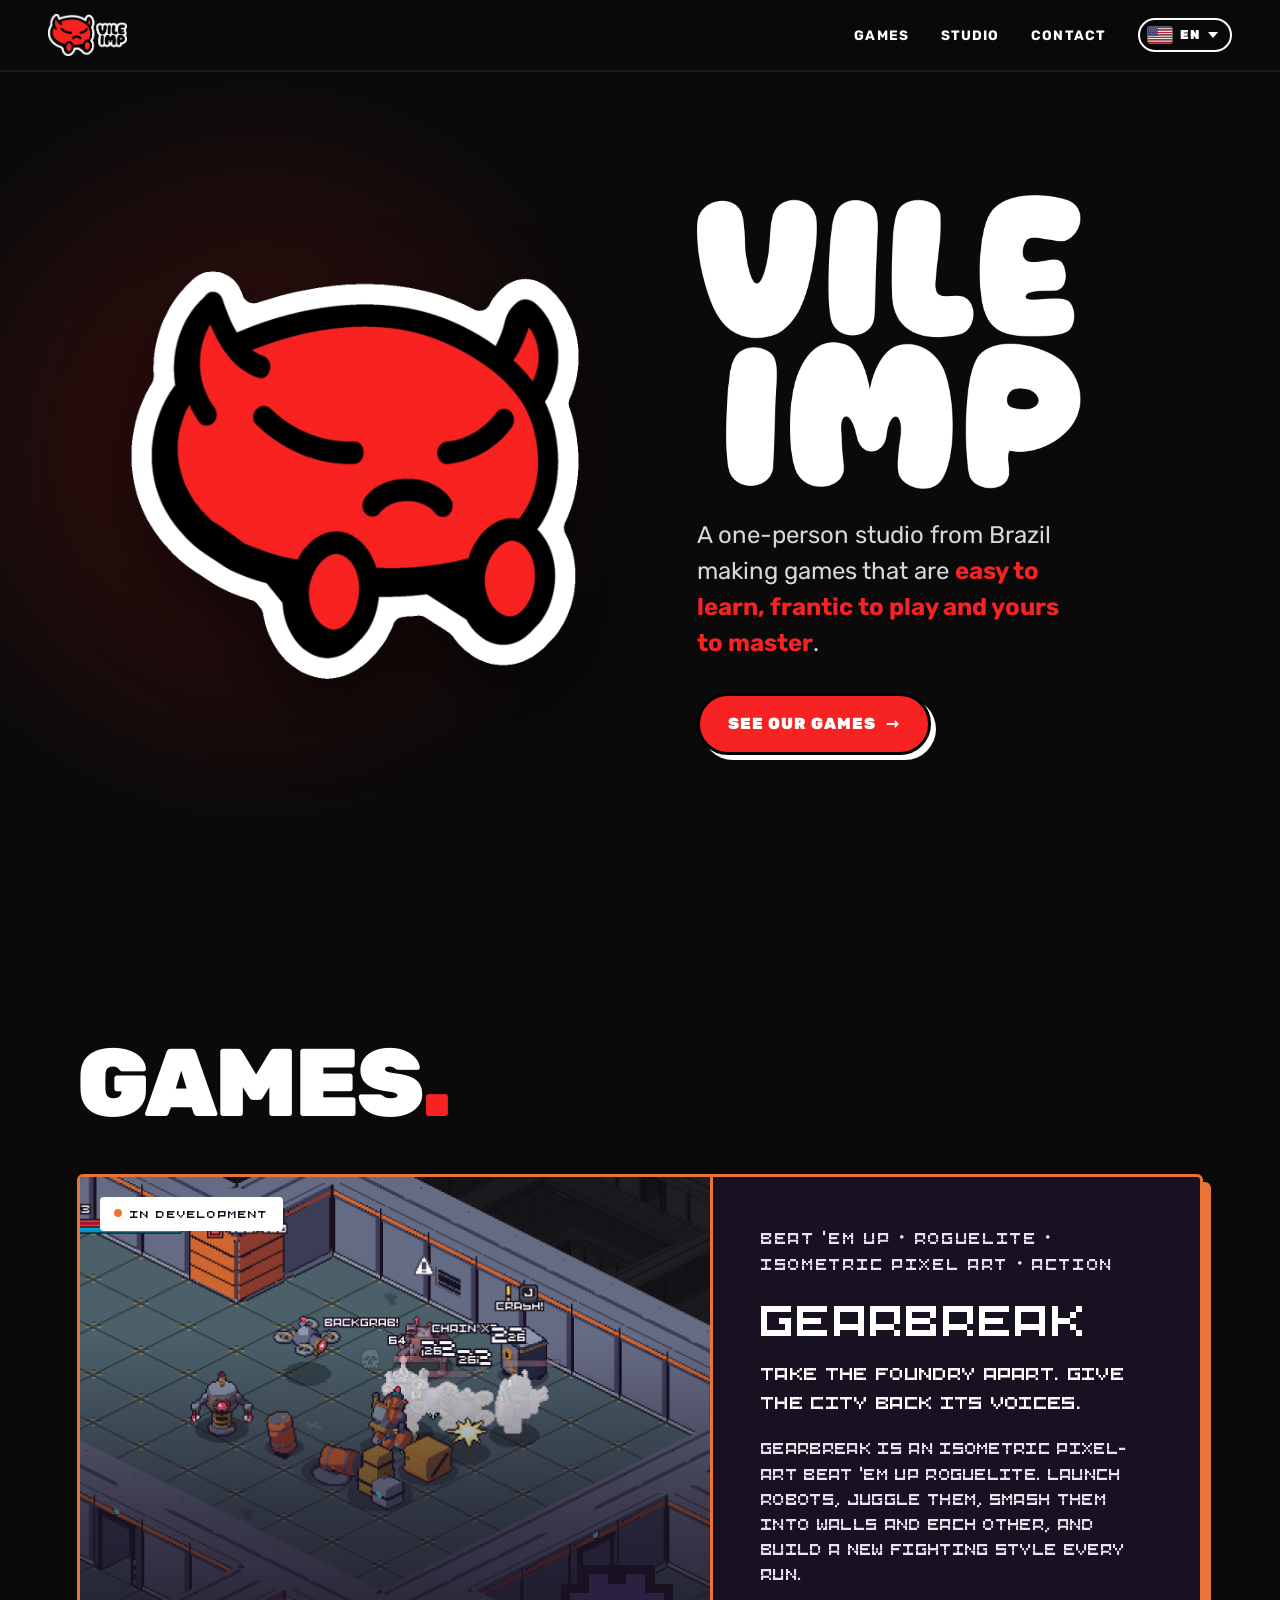
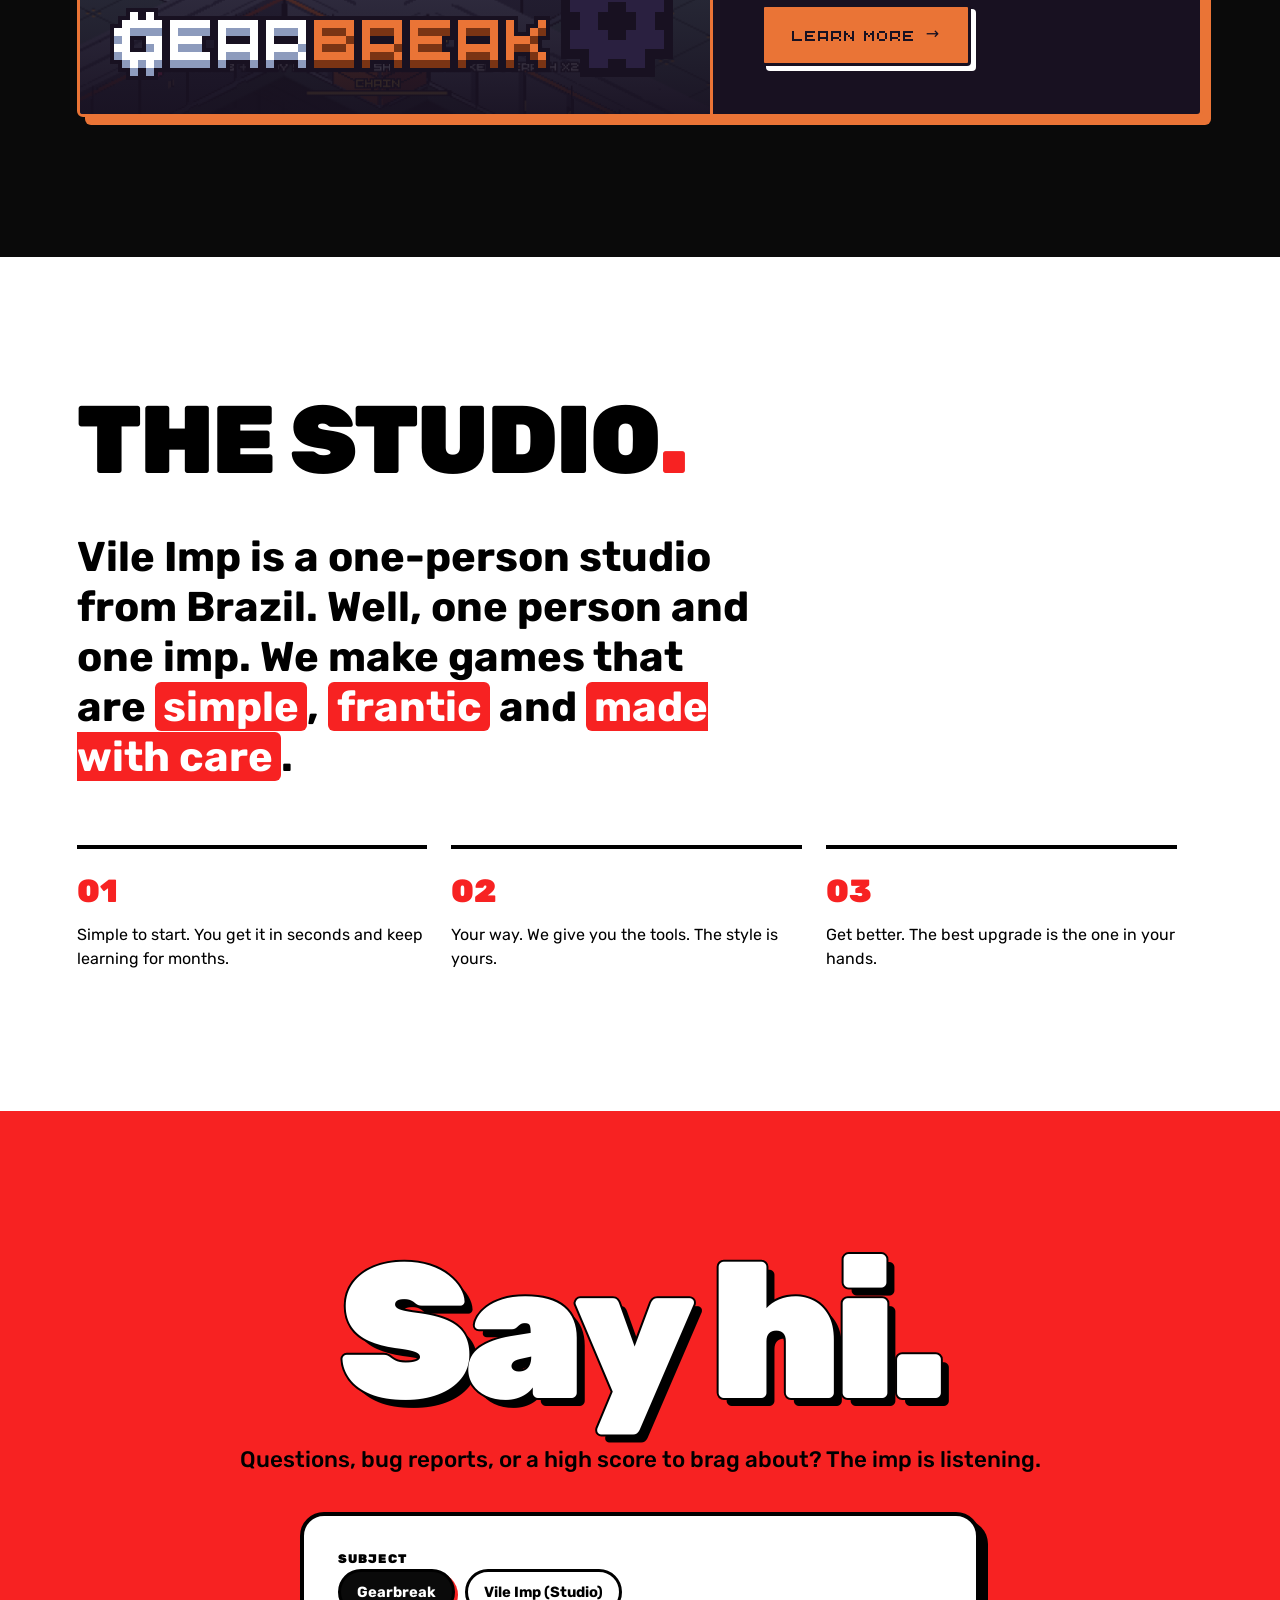
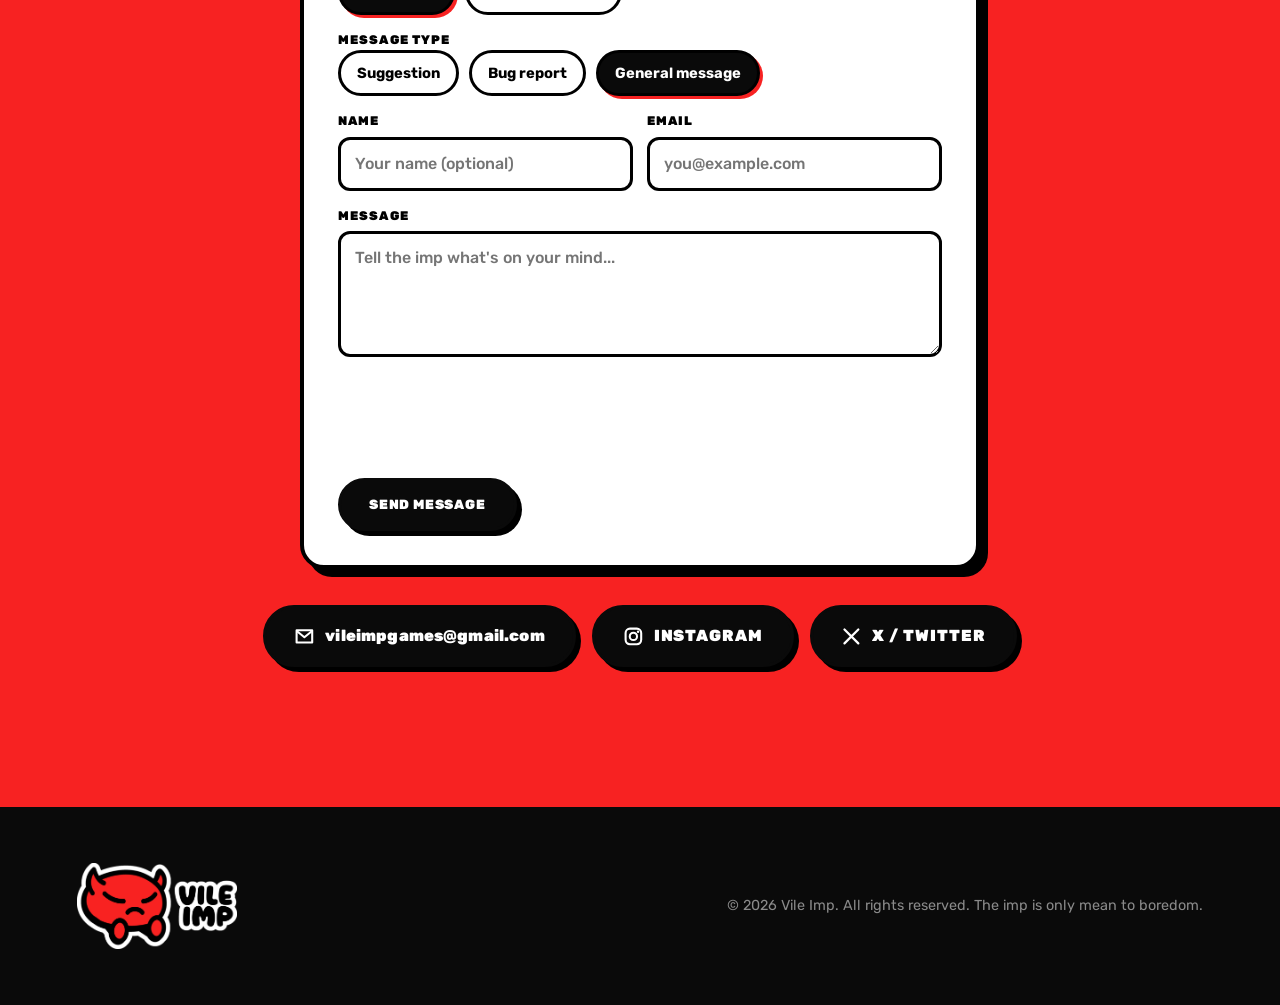
==== commit e7f0d8d9: "Main page: remove marquee banner, keep hero imp still Co-Authored-By: Claude Haiku 5.5 <noreply@anth" ====
--- a/index.html
+++ b/index.html
@@ -55,12 +55,6 @@
       </div>
     </section>
 
-    <div class="marquee" aria-hidden="true">
-      <div class="marquee__track">
-        <span data-i18n="marquee">EASY TO LEARN ✦ FRANTIC TO PLAY ✦ YOURS TO MASTER ✦ MADE WITH CARE ✦&nbsp;</span>
-        <span data-i18n="marquee">EASY TO LEARN ✦ FRANTIC TO PLAY ✦ YOURS TO MASTER ✦ MADE WITH CARE ✦&nbsp;</span>
-      </div>
-    </div>
 
     <section class="section games" id="games">
       <h2 class="section__title" data-i18n="games.title">Games</h2>
--- a/style.css
+++ b/style.css
@@ -48,7 +48,7 @@
   padding: 110px clamp(20px, 6vw, 96px) 60px; position: relative; overflow: hidden; }
 .hero::before { content: ''; position: absolute; width: 70vmax; height: 70vmax; left: -15vmax; top: 50%; transform: translateY(-50%);
   background: radial-gradient(circle, rgba(247,34,34,.22), transparent 60%); pointer-events: none; }
-.hero__imp { position: relative; animation: bob 3.2s ease-in-out infinite; }
+.hero__imp { position: relative; }
 .hero__imp img { width: auto; max-width: min(100%, 460px); max-height: calc(100vh - 400px); display: block; margin: 0 auto; filter: drop-shadow(0 30px 40px rgba(0,0,0,.6)); }
 @keyframes bob { 0%,100% { transform: translateY(0) rotate(-2deg); } 50% { transform: translateY(-18px) rotate(2deg); } }
 .hero__wordmark { width: clamp(200px, 30vw, 420px); margin-bottom: 28px; }
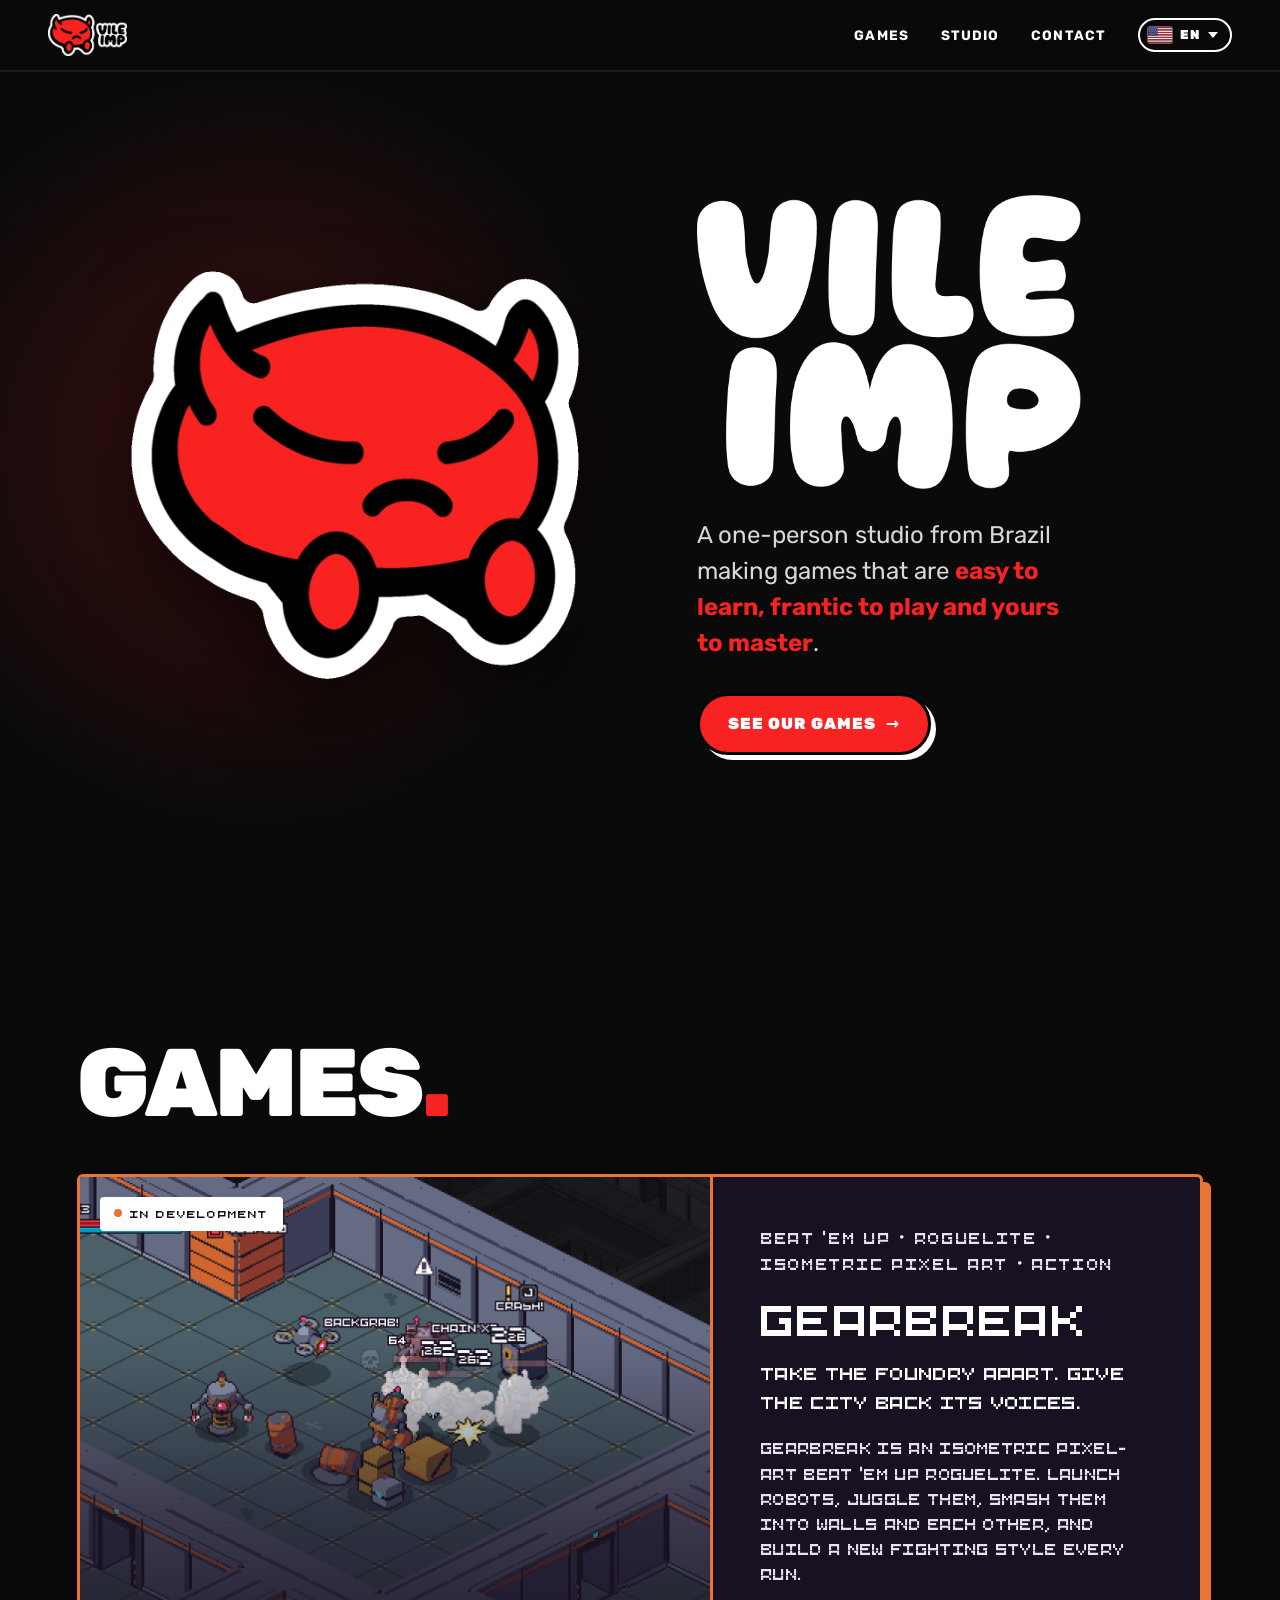
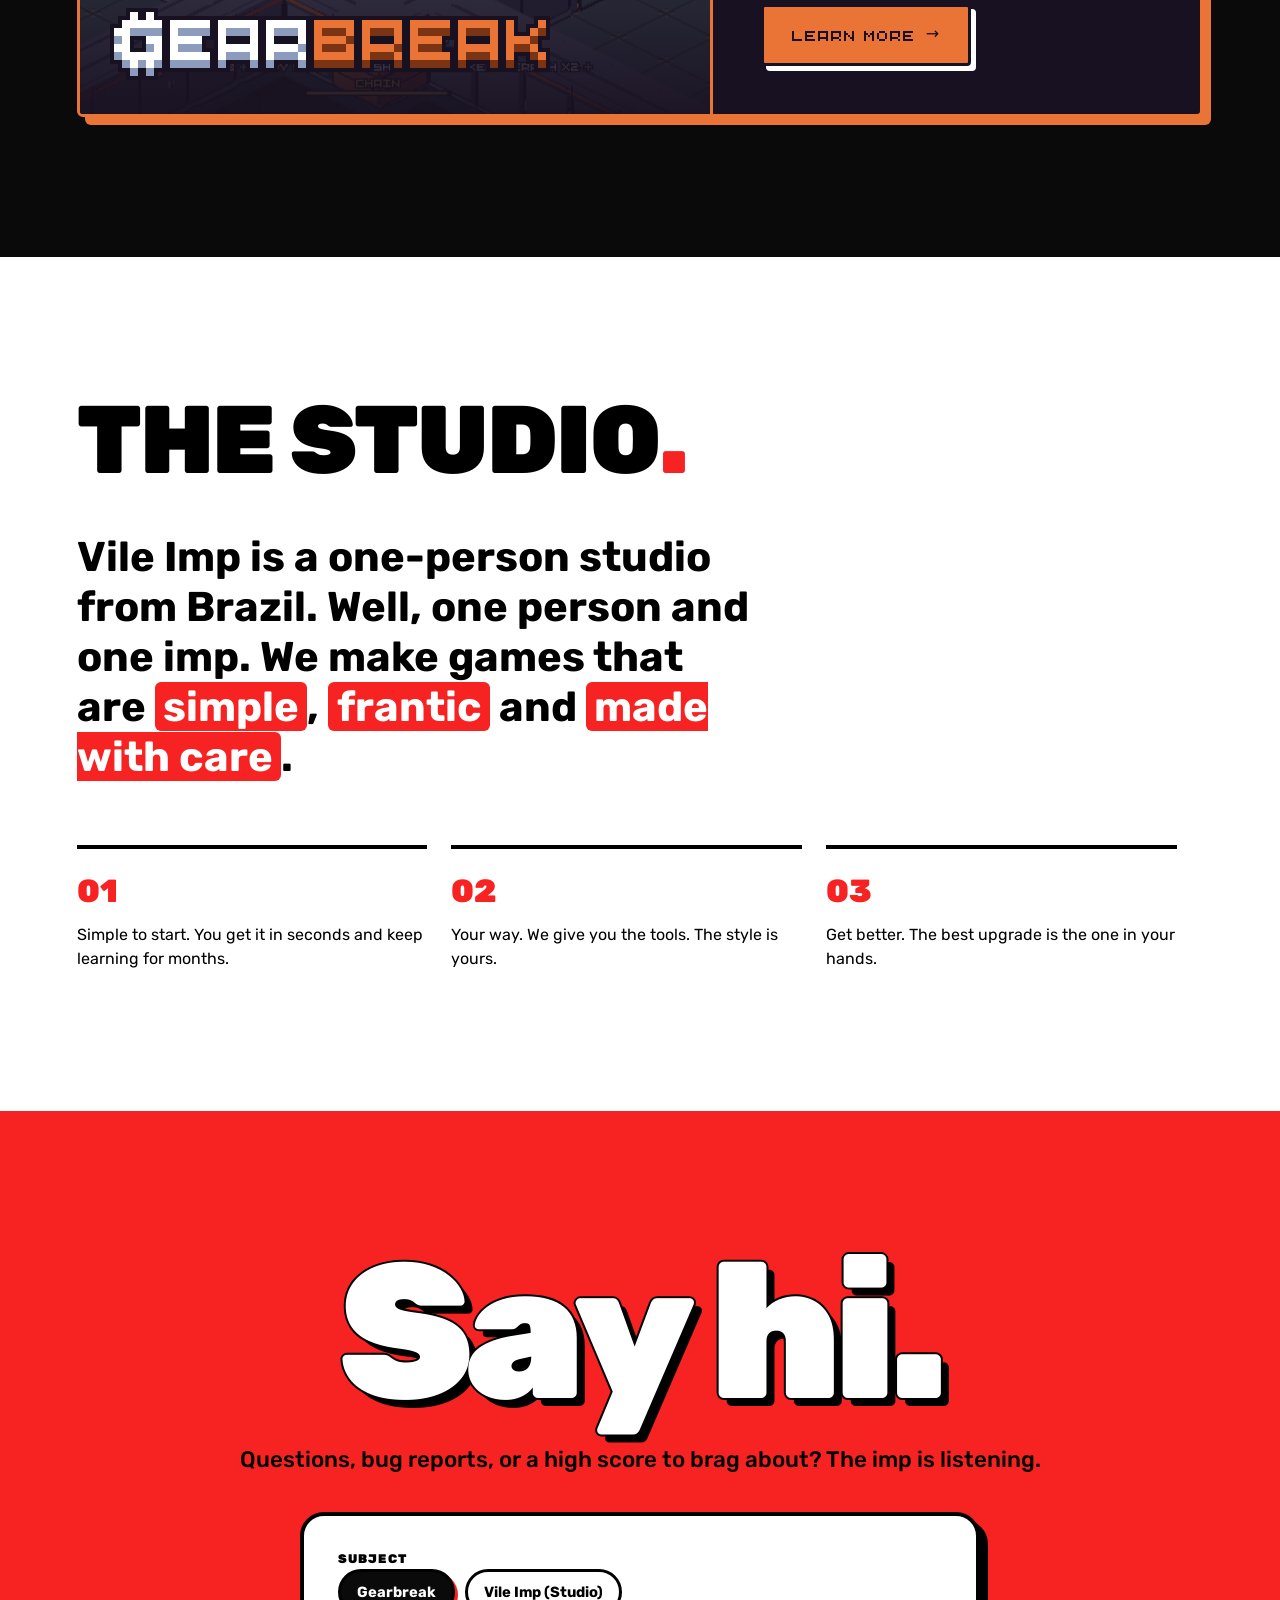
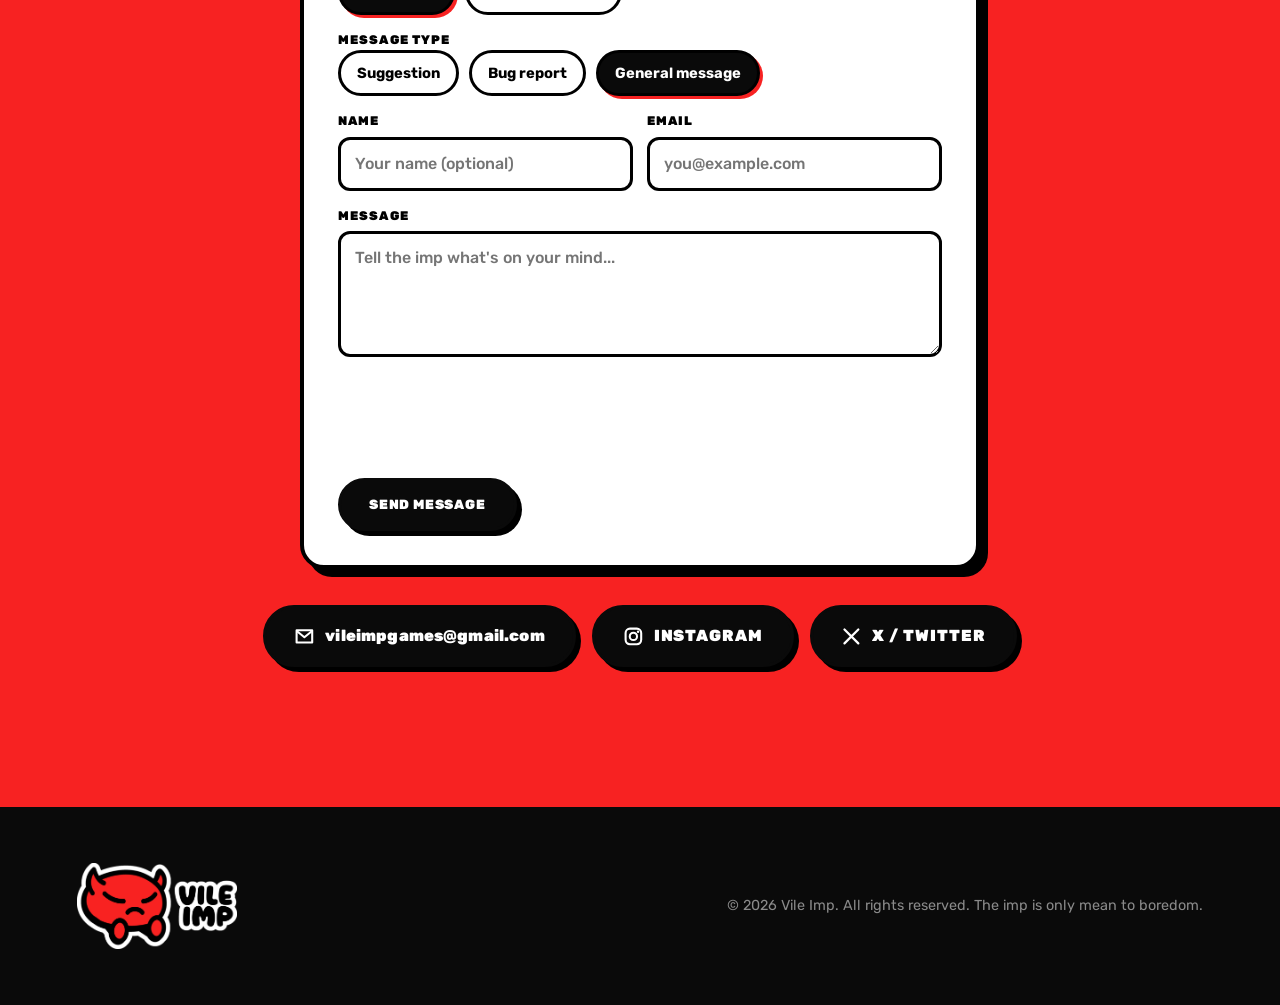
==== commit dbb380b4: "Main page: remove rotating gear from Gearbreak card Co-Authored-By: Claude Haiku 5.5 <noreply@anthro" ====
--- a/index.html
+++ b/index.html
@@ -62,7 +62,6 @@
       <a class="feature feature--gb" href="gearbreak.html">
         <div class="feature__art">
           <img class="feature__shot" src="assets/gearbreak/crash-chain.png" width="1920" height="1080" alt="">
-          <img class="gear" src="assets/gearbreak/gear.png" alt="" aria-hidden="true">
           <span class="feature__crack" aria-hidden="true"></span>
           <span class="feature__name"><img class="feature__logo" src="assets/gearbreak/logo.png" width="330" height="54" alt="GEARBREAK"></span>
           <span class="badge" data-i18n="games.badge">In development</span>
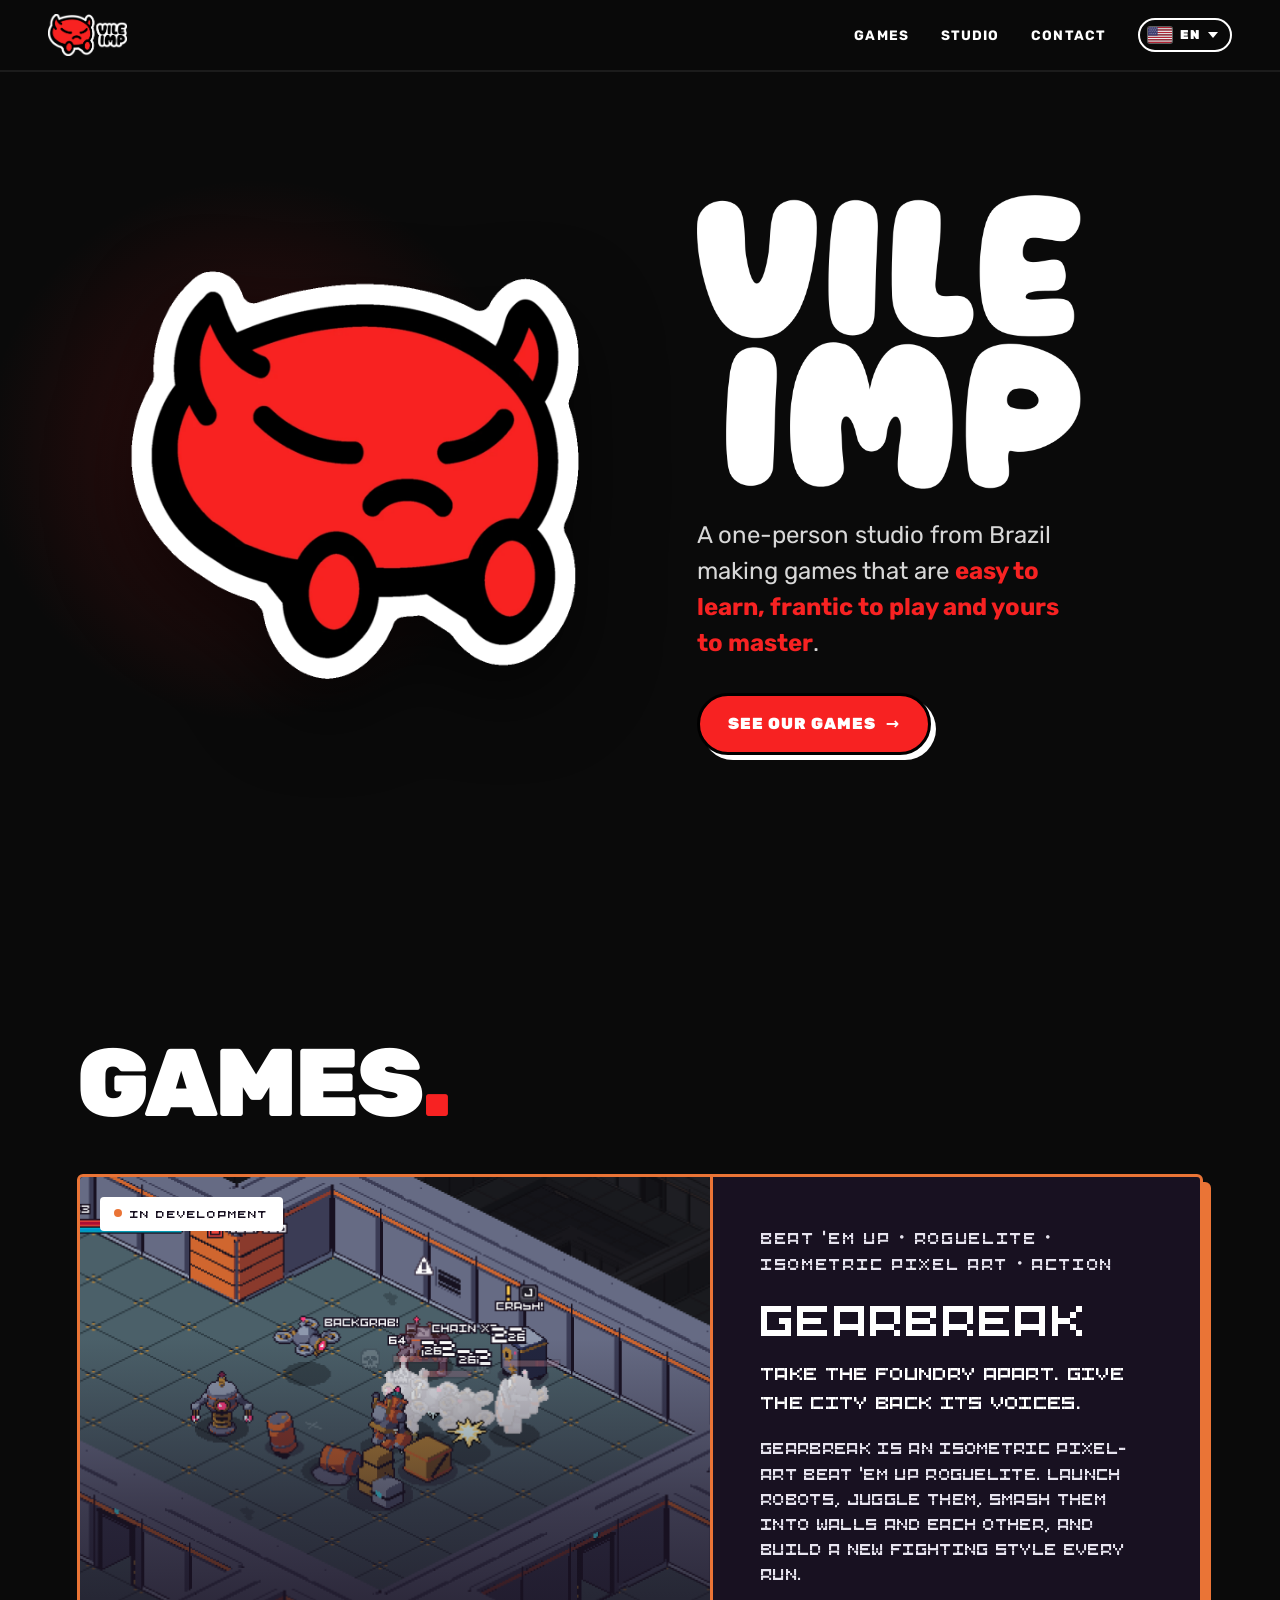
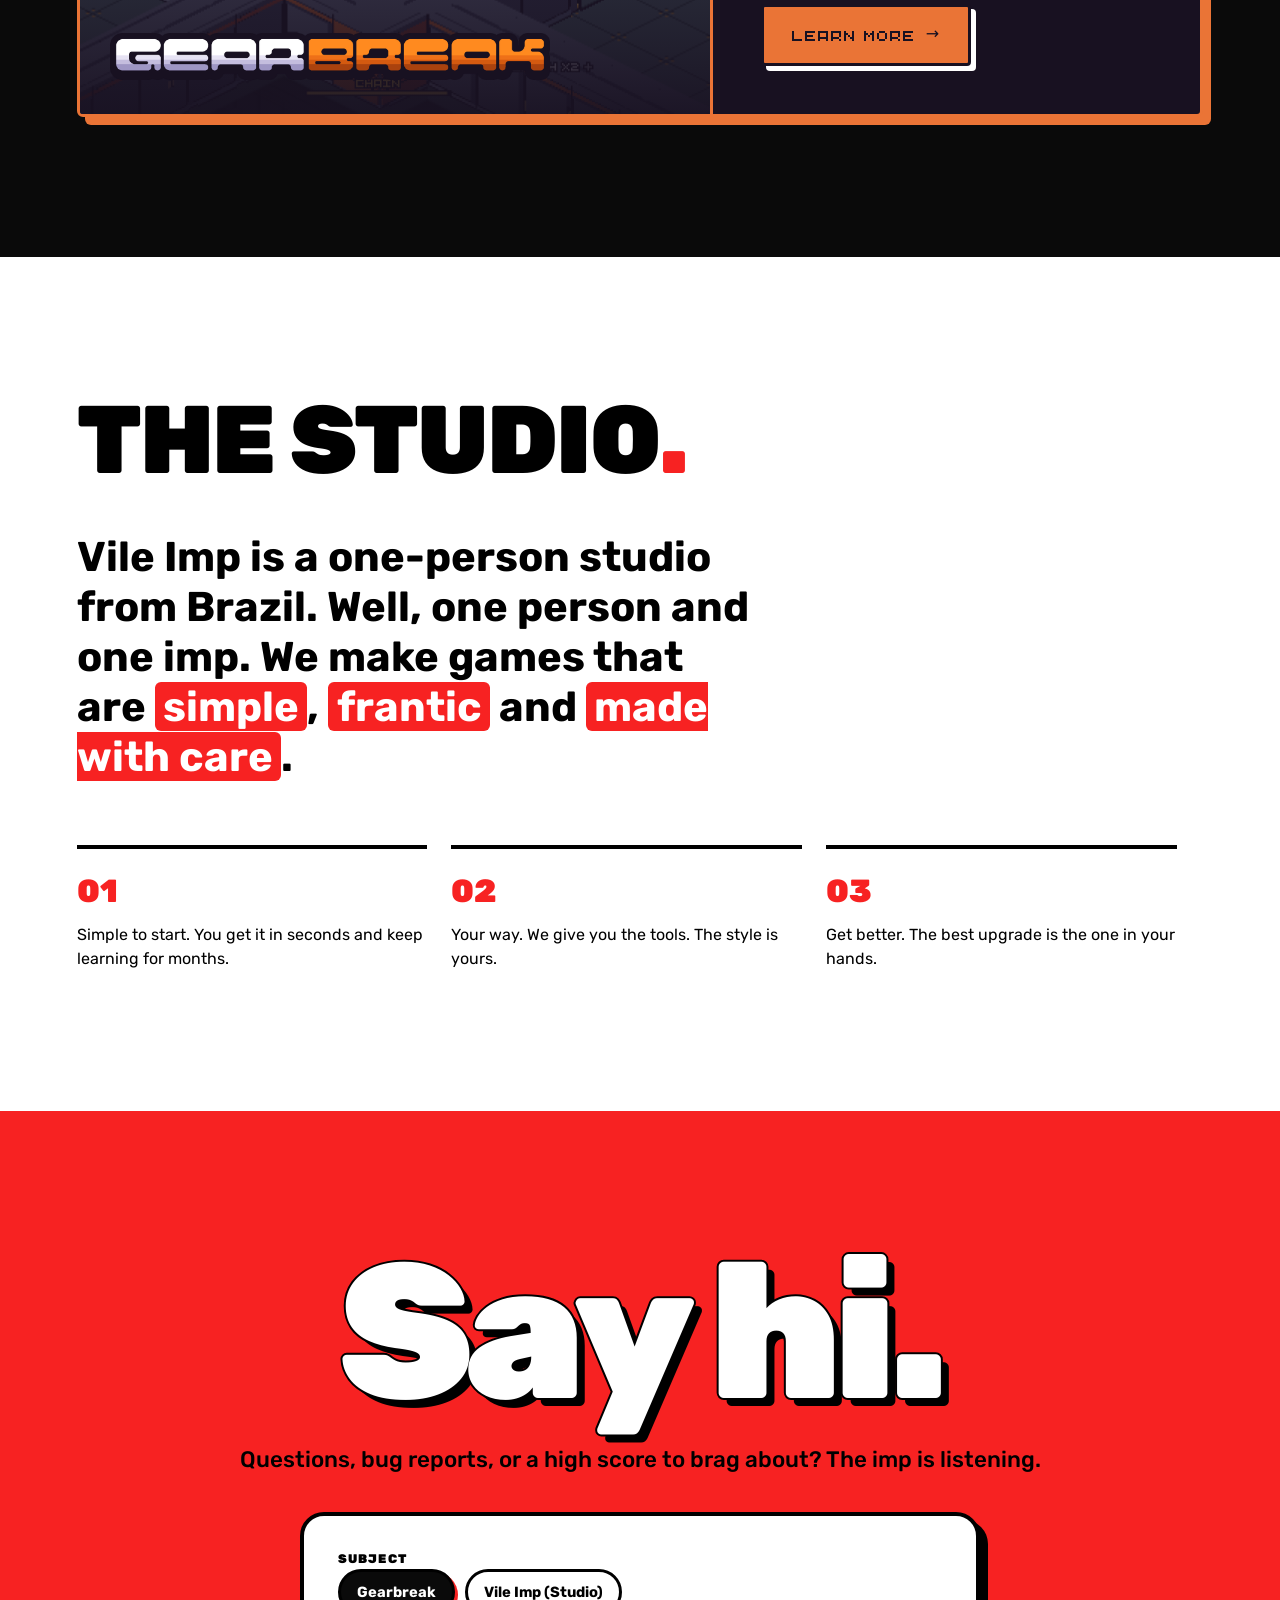
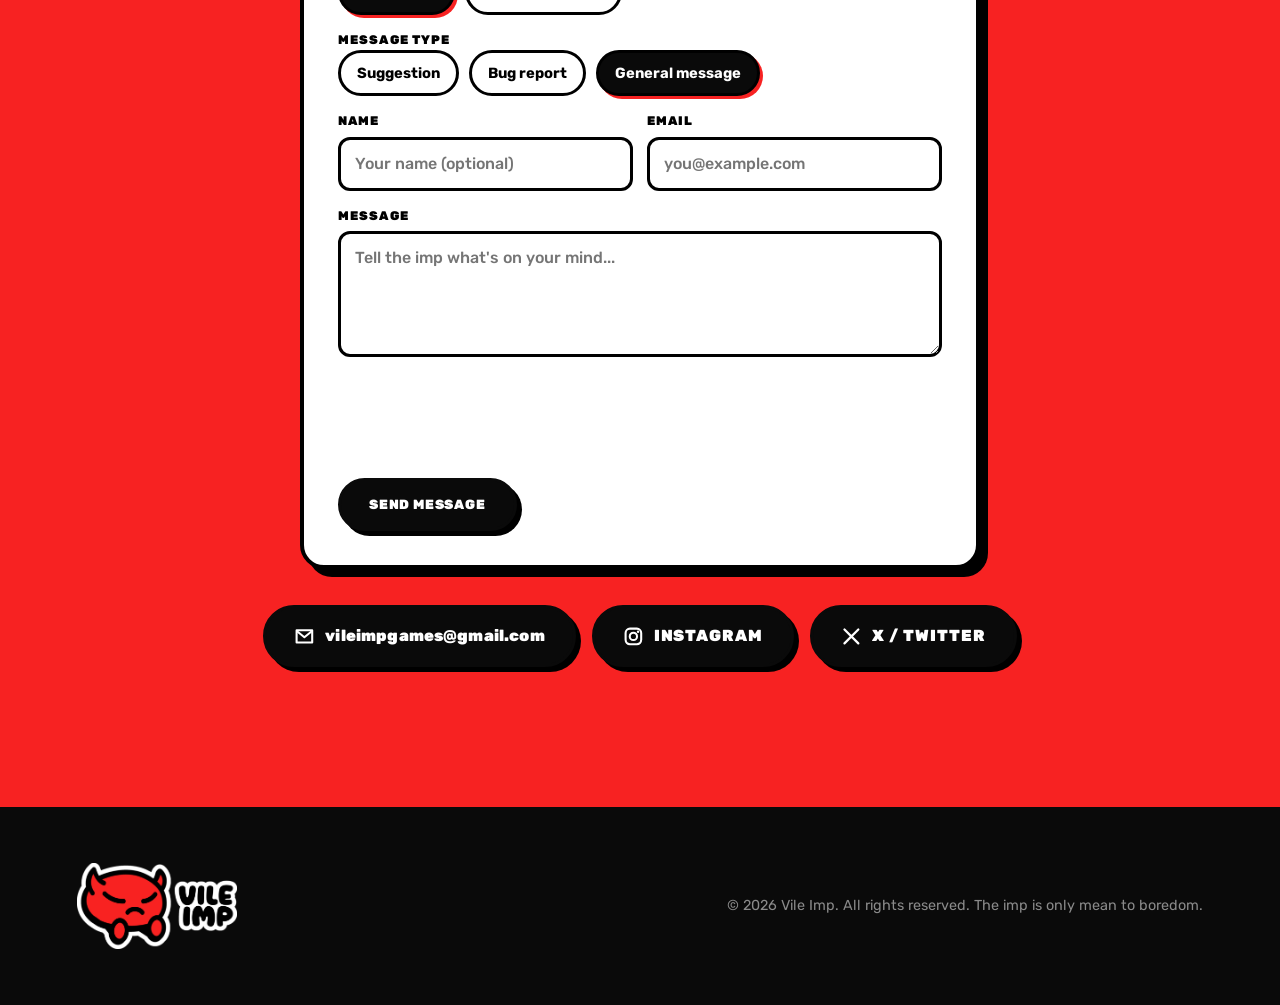
==== commit 4aa74dbb: "Gearbreak: new Audio Nugget logo (shaded, uppercase) Co-Authored-By: Claude Sonnet 5.5 <noreply@anth" ====
--- a/index.html
+++ b/index.html
@@ -63,7 +63,7 @@
         <div class="feature__art">
           <img class="feature__shot" src="assets/gearbreak/crash-chain.png" width="1920" height="1080" alt="">
           <span class="feature__crack" aria-hidden="true"></span>
-          <span class="feature__name"><img class="feature__logo" src="assets/gearbreak/logo.png" width="330" height="54" alt="GEARBREAK"></span>
+          <span class="feature__name"><img class="feature__logo" src="assets/gearbreak/logo-s1.png" width="1400" height="152" alt="GEARBREAK"></span>
           <span class="badge" data-i18n="games.badge">In development</span>
         </div>
         <div class="feature__body">
--- a/style.css
+++ b/style.css
@@ -46,7 +46,7 @@
 /* Hero */
 .hero { min-height: 100vh; display: grid; grid-template-columns: 1.1fr 1fr; align-items: center; gap: clamp(24px, 5vw, 80px);
   padding: 110px clamp(20px, 6vw, 96px) 60px; position: relative; overflow: hidden; }
-.hero::before { content: ''; position: absolute; width: 70vmax; height: 70vmax; left: -15vmax; top: 50%; transform: translateY(-50%);
+.hero::before { content: ''; position: absolute; width: 50vmax; height: 50vmax; left: -5vmax; top: 50%; transform: translateY(-50%);
   background: radial-gradient(circle, rgba(247,34,34,.22), transparent 60%); pointer-events: none; }
 .hero__imp { position: relative; }
 .hero__imp img { width: auto; max-width: min(100%, 460px); max-height: calc(100vh - 400px); display: block; margin: 0 auto; filter: drop-shadow(0 30px 40px rgba(0,0,0,.6)); }
@@ -556,12 +556,12 @@
 .post__more { margin-top: 6px; margin-bottom: 0; }
 
 /* the game's logo picture as the page title: pixel art, so no smoothing; whole multiples keep it sharp */
-.gb-hero__logo { display: block; width: min(100%, 990px); height: auto; margin: 0 auto; image-rendering: pixelated; }
+.gb-hero__logo { display: block; width: min(100%, 990px); height: auto; margin: 0 auto; image-rendering: auto; }
 body.gb .gb-hero__title { text-shadow: none; transform: none; line-height: 0; }
 
 /* the game's logo picture on the Games card (pixel art: no tilt, no smoothing, no text shadow) */
 .feature--gb .feature__name { transform: none; text-shadow: none; line-height: 0; }
-.feature__logo { display: block; width: clamp(240px, 36vw, 440px); height: auto; image-rendering: pixelated; }
+.feature__logo { display: block; width: clamp(240px, 36vw, 440px); height: auto; image-rendering: auto; }
 
 /* The hero screenshot stays straight: a tilted pixel-art picture is resampled and comes out jagged. It is the game's
    1920 px frame shown at exactly 960 px (half), so the browser averages clean 2x2 blocks. */
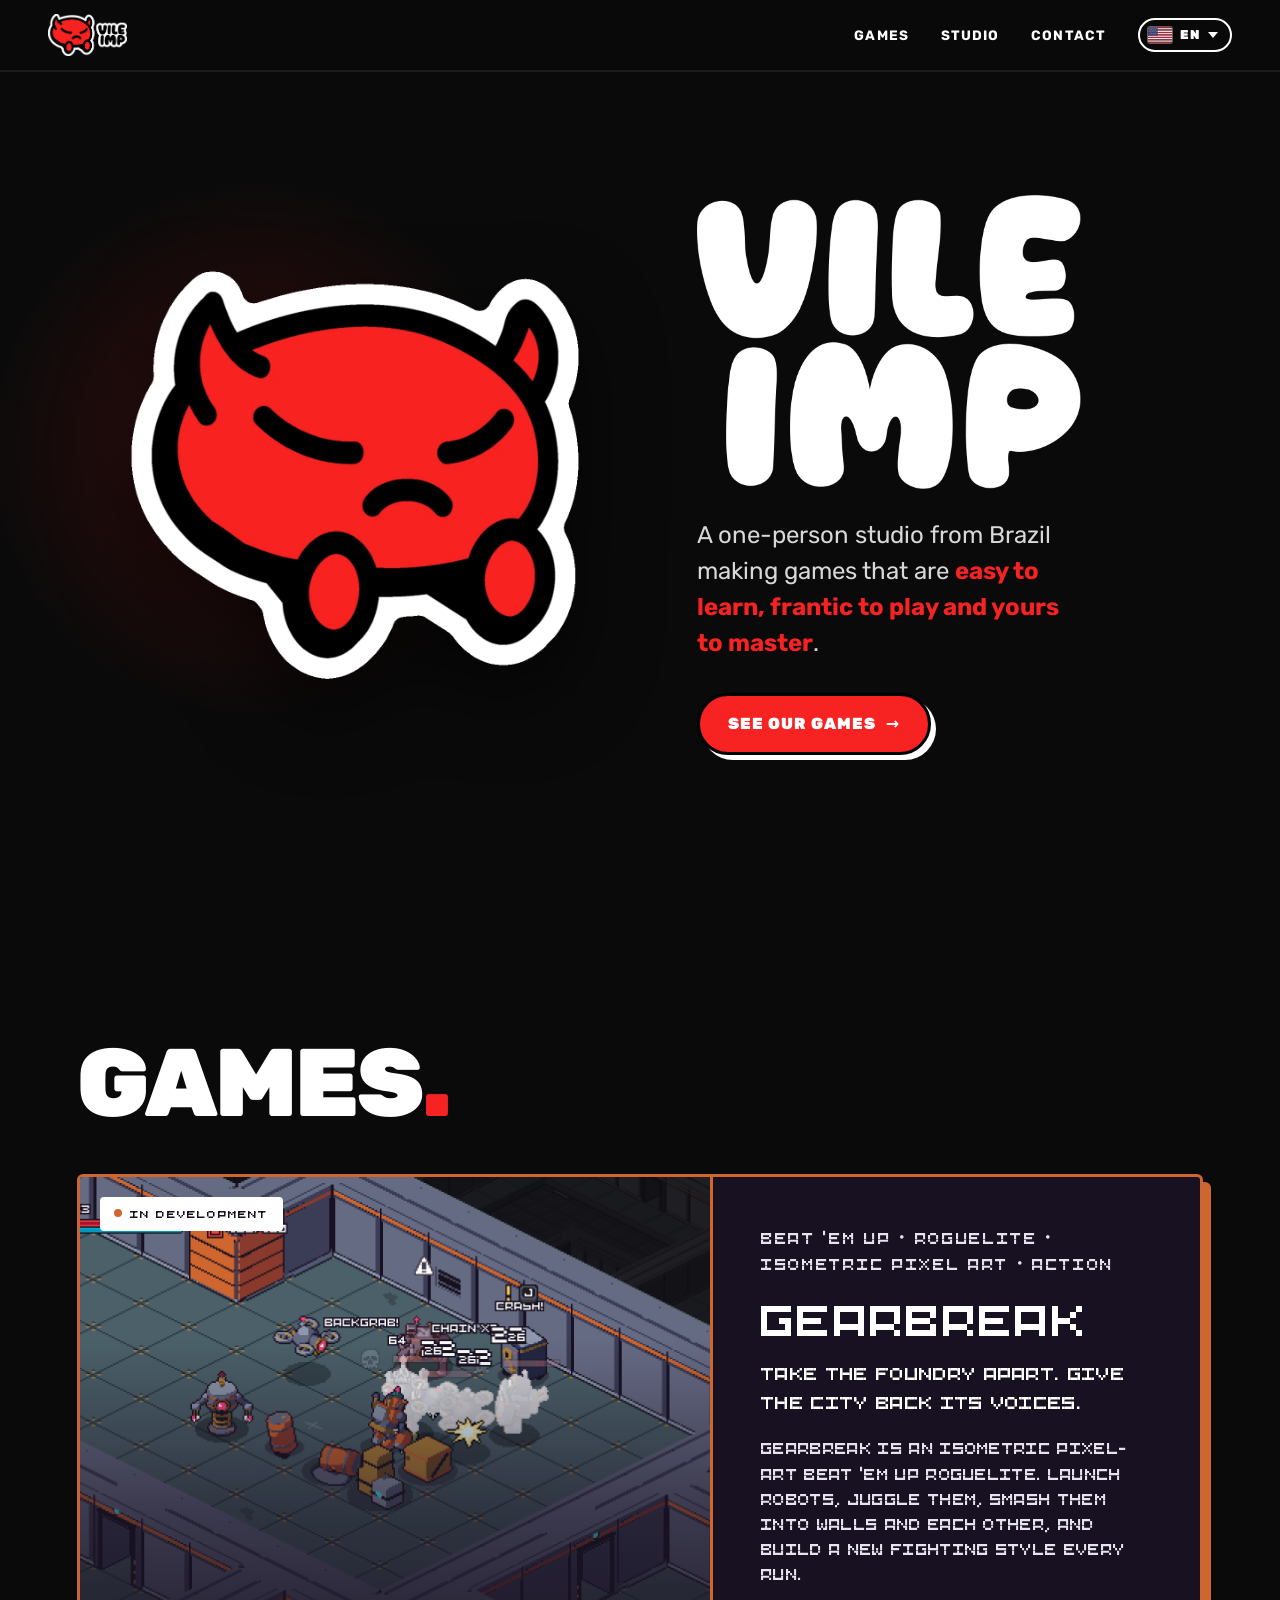
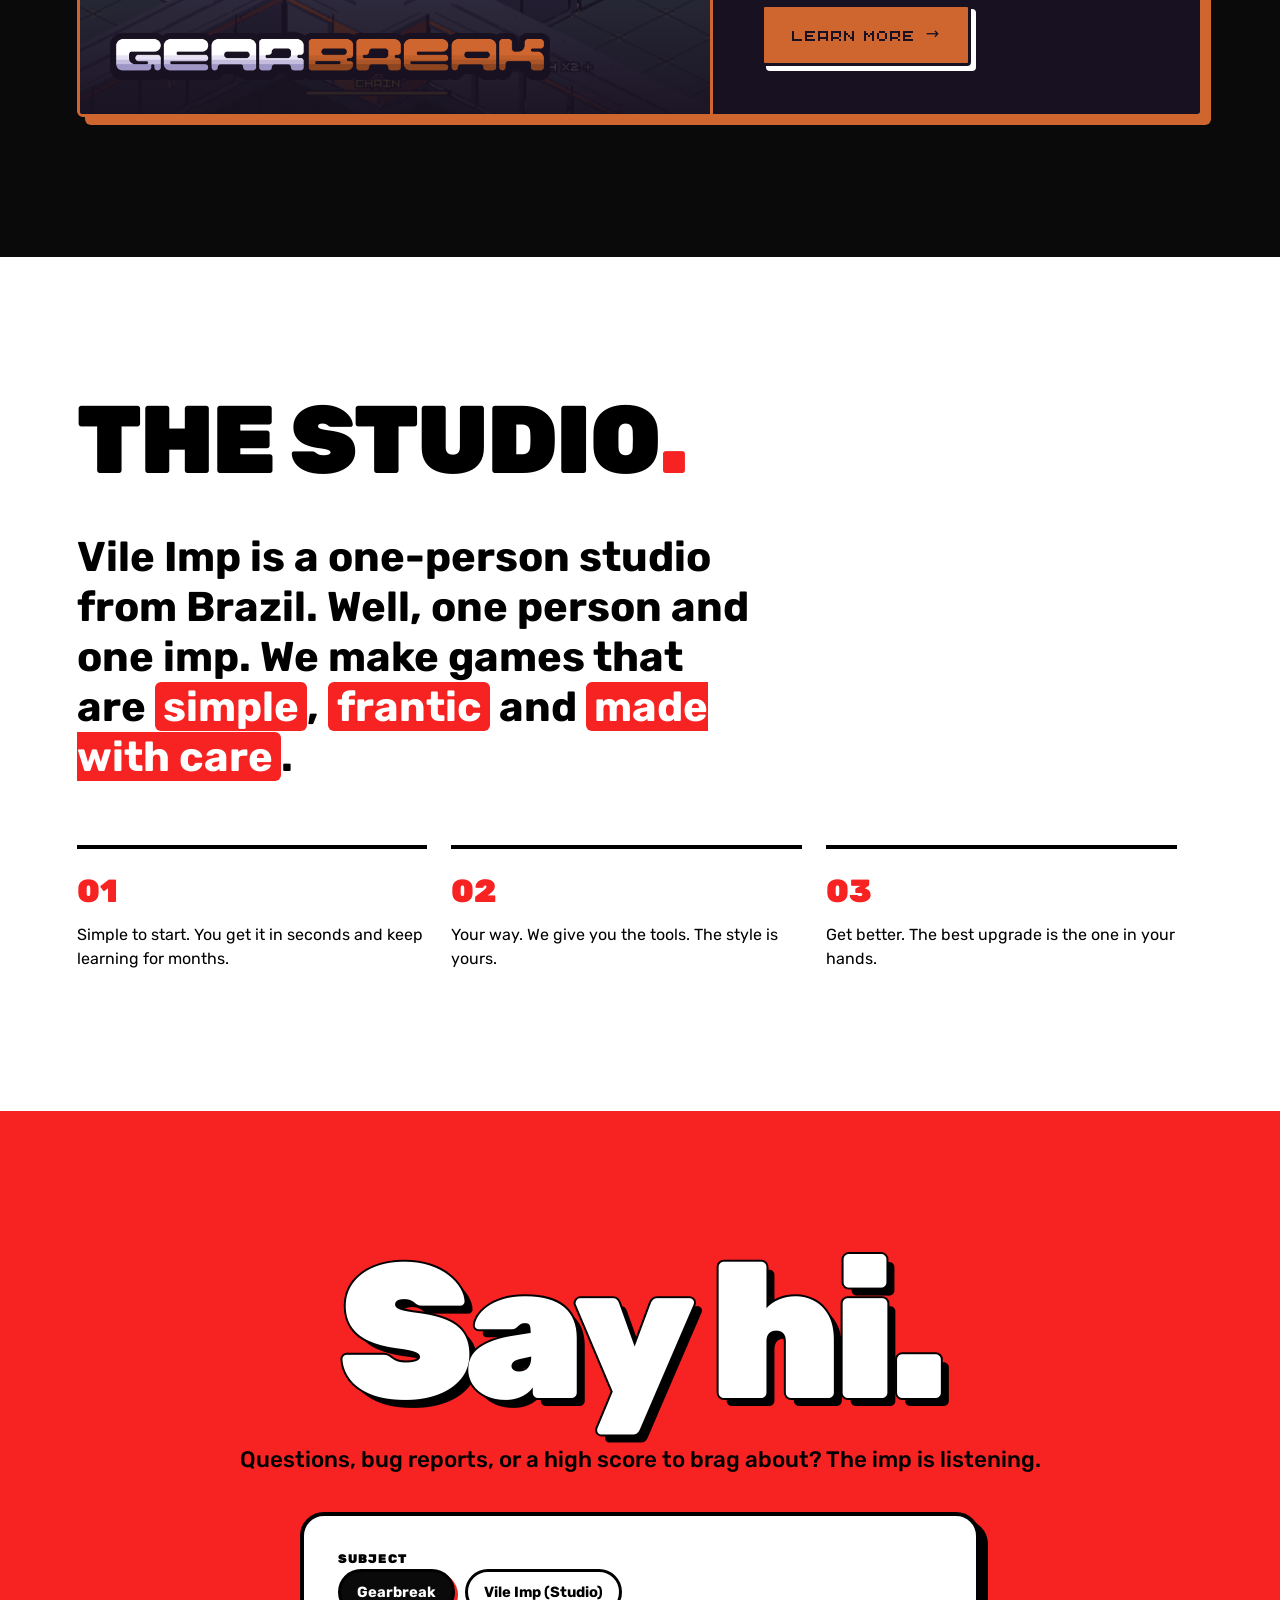
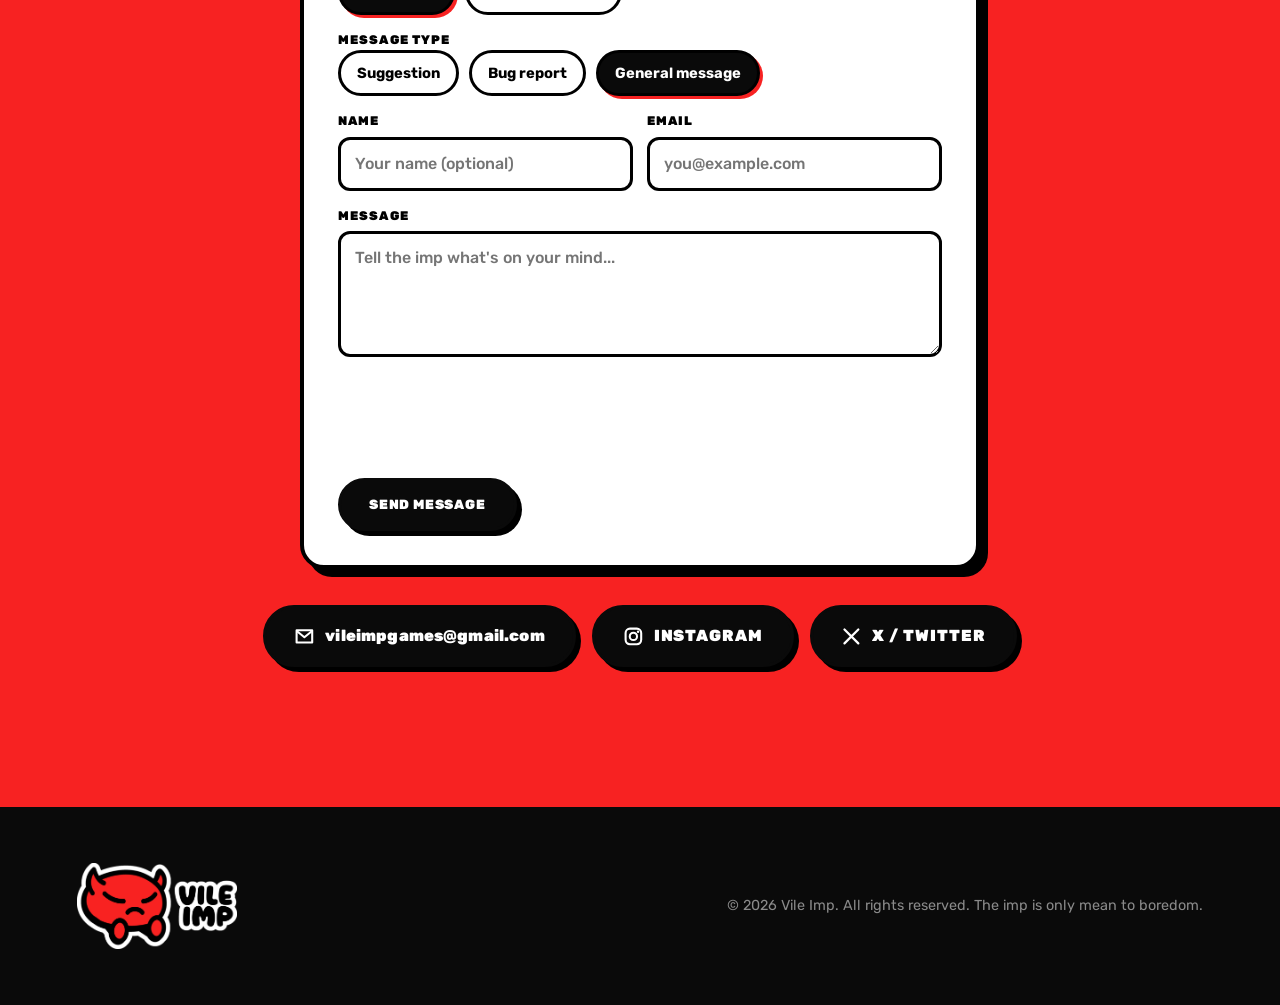
==== commit 313fa918: "Gearbreak: orange back to #d0662f, logo regenerated with it Co-Authored-By: Claude Sonnet 5.5 <norep" ====
--- a/index.html
+++ b/index.html
@@ -16,7 +16,7 @@
   <link rel="preconnect" href="https://fonts.gstatic.com" crossorigin>
   <link href="https://fonts.googleapis.com/css2?family=Rubik:wght@400;500;700;900&display=swap" rel="stylesheet">
   <script>(function(){try{var f=sessionStorage.getItem("vt");if(f){sessionStorage.removeItem("vt");document.documentElement.className+=" vt-in vt-"+f}}catch(e){}})();</script>
-  <link rel="stylesheet" href="style.css?v=39">
+  <link rel="stylesheet" href="style.css?v=42">
 </head>
 <body>
   <svg width="0" height="0" style="position:absolute" aria-hidden="true"><symbol id="gear" viewBox="0 0 100 100"><path d="M43 4h14l2 12a35 35 0 0 1 9 4l10-7 10 10-7 10a35 35 0 0 1 4 9l12 2v14l-12 2a35 35 0 0 1-4 9l7 10-10 10-10-7a35 35 0 0 1-9 4l-2 12H43l-2-12a35 35 0 0 1-9-4l-10 7-10-10 7-10a35 35 0 0 1-4-9L3 57V43l12-2a35 35 0 0 1 4-9l-7-10 10-10 10 7a35 35 0 0 1 9-4z M50 33a17 17 0 1 0 0.01 0z" fill-rule="evenodd"/></symbol></svg>
--- a/style.css
+++ b/style.css
@@ -262,7 +262,7 @@
 @font-face { font-family: 'Dead Revolver'; src: url('assets/fonts/DeadRevolverGame.ttf?v=2') format('truetype'); font-display: swap; }
 body.gb {
   --gb-ink: #181121; --gb-ink2: #2a2040; --gb-paper: #ffffff; --gb-paper-off: #d6d6de;
-  --gb-orange: #ea7436; --gb-orange-dark: #bb5d2b; --gb-cyan: #43f0ff; --gb-gold: #ffcc4d;
+  --gb-orange: #d0662f; --gb-orange-dark: #d0662f; --gb-cyan: #43f0ff; --gb-gold: #ffcc4d;
   --red: var(--gb-orange); --red-dark: var(--gb-orange-dark); --black: var(--gb-ink); --ink: var(--gb-ink); --grey: #8a8a99;
   --font: 'Dead Revolver', 'Rubik', system-ui, sans-serif;
   background: var(--gb-paper); color: var(--gb-ink); letter-spacing: .02em; line-height: 1.45;
@@ -347,7 +347,7 @@
 body.gb .gb-features .section__title::after { color: var(--gb-orange); }
 
 /* Home page: the Gearbreak card wears the game's look (Dead Revolver face, ink + orange + cyan, pixel gears) */
-.feature--gb { --gb-ink: #181121; --gb-ink2: #2a2040; --gb-orange: #ea7436; --gb-cyan: #43f0ff;
+.feature--gb { --gb-ink: #181121; --gb-ink2: #2a2040; --gb-orange: #d0662f; --gb-cyan: #43f0ff;
   font-family: 'Dead Revolver', 'Rubik', system-ui, sans-serif; letter-spacing: .02em;
   background: var(--gb-ink); border-color: var(--gb-orange); border-radius: 6px; box-shadow: 8px 8px 0 var(--gb-orange); }
 .feature--gb:hover, .feature--gb:focus-visible { border-color: var(--gb-orange); box-shadow: 11px 11px 0 var(--gb-orange); }
@@ -400,18 +400,18 @@
 
 /* Music button: square paper chip with the game's note icon, bottom right */
 .music-box { position: fixed; right: 16px; bottom: 16px; z-index: 20; display: flex; align-items: center; gap: 10px;
-  background: #fff; border: 3px solid #181121; border-radius: 4px; box-shadow: 4px 4px 0 #ea7436; padding: 6px 12px 6px 6px; }
+  background: #fff; border: 3px solid #181121; border-radius: 4px; box-shadow: 4px 4px 0 #d0662f; padding: 6px 12px 6px 6px; }
 .music { display: inline-flex; align-items: center; gap: 10px;
   font-family: inherit; font-size: .9rem; letter-spacing: .04em; cursor: pointer;
   background: transparent; color: #181121; border: 0; box-shadow: none; padding: 4px 6px; }
 .music img { width: 20px; height: 28px; image-rendering: pixelated; }
-.music:hover, .music:focus-visible { color: #bb5d2b; outline: none; }
+.music:hover, .music:focus-visible { color: #d0662f; outline: none; }
 .music.is-off { color: #8a8a99; }
 .music.is-off img { opacity: .45; }
 /* square pixel slider: ink track, orange block thumb */
 .volume { -webkit-appearance: none; appearance: none; width: 96px; height: 10px; background: #d6d6de; border: 2px solid #181121; border-radius: 0; cursor: pointer; }
-.volume::-webkit-slider-thumb { -webkit-appearance: none; width: 12px; height: 20px; background: #ea7436; border: 2px solid #181121; border-radius: 0; }
-.volume::-moz-range-thumb { width: 8px; height: 16px; background: #ea7436; border: 2px solid #181121; border-radius: 0; }
+.volume::-webkit-slider-thumb { -webkit-appearance: none; width: 12px; height: 20px; background: #d0662f; border: 2px solid #181121; border-radius: 0; }
+.volume::-moz-range-thumb { width: 8px; height: 16px; background: #d0662f; border: 2px solid #181121; border-radius: 0; }
 .volume:focus-visible { outline: 3px solid #43f0ff; outline-offset: 3px; }
 @media (max-width: 860px) { .music-box { right: 10px; bottom: 10px; gap: 6px; padding: 4px 8px 4px 4px; } .music { font-size: .8rem; } .volume { width: 72px; } }
 
@@ -436,11 +436,11 @@
 
 /* until the browser lets the music play (it needs a click or key first) the chip says so and pulses */
 .music.is-waiting { animation: music-wait 1.4s ease-in-out infinite; }
-@keyframes music-wait { 50% { color: #ea7436; } }
+@keyframes music-wait { 50% { color: #d0662f; } }
 @media (prefers-reduced-motion: reduce) { .music.is-waiting { animation: none; } }
 
 /* play / pause button beside the volume chip */
-.music-play { display: inline-grid; place-items: center; width: 44px; height: 44px; background: #ea7436; border: 3px solid #181121; border-radius: 4px;
+.music-play { display: inline-grid; place-items: center; width: 44px; height: 44px; background: #d0662f; border: 3px solid #181121; border-radius: 4px;
   box-shadow: 3px 3px 0 #181121; cursor: pointer; padding: 0; }
 .music-play img { width: 32px; height: 32px; image-rendering: pixelated; }
 .music-play:hover, .music-play:focus-visible { transform: translate(-1px, -1px); box-shadow: 4px 4px 0 #181121; outline: none; }
@@ -571,7 +571,7 @@
 
 /* ===== Scrollbars: the studio's black + red, the Gearbreak pages' paper + ink + orange (devlogs included) ===== */
 html { --sb-track: #0a0a0a; --sb-thumb: #f72222; --sb-thumb-hover: #ff4a4a; --sb-edge: #0a0a0a; --sb-radius: 999px; --sb-line: #1c1c1c; }
-html:has(body.gb) { --sb-track: #ffffff; --sb-thumb: #ea7436; --sb-thumb-hover: #bb5d2b; --sb-edge: #181121; --sb-radius: 4px; --sb-line: #181121; }
+html:has(body.gb) { --sb-track: #ffffff; --sb-thumb: #d0662f; --sb-thumb-hover: #d0662f; --sb-edge: #181121; --sb-radius: 4px; --sb-line: #181121; }
 @supports selector(::-webkit-scrollbar) {
   ::-webkit-scrollbar { width: 14px; height: 14px; }
   ::-webkit-scrollbar-track { background: var(--sb-track); box-shadow: inset 2px 0 0 var(--sb-line); }
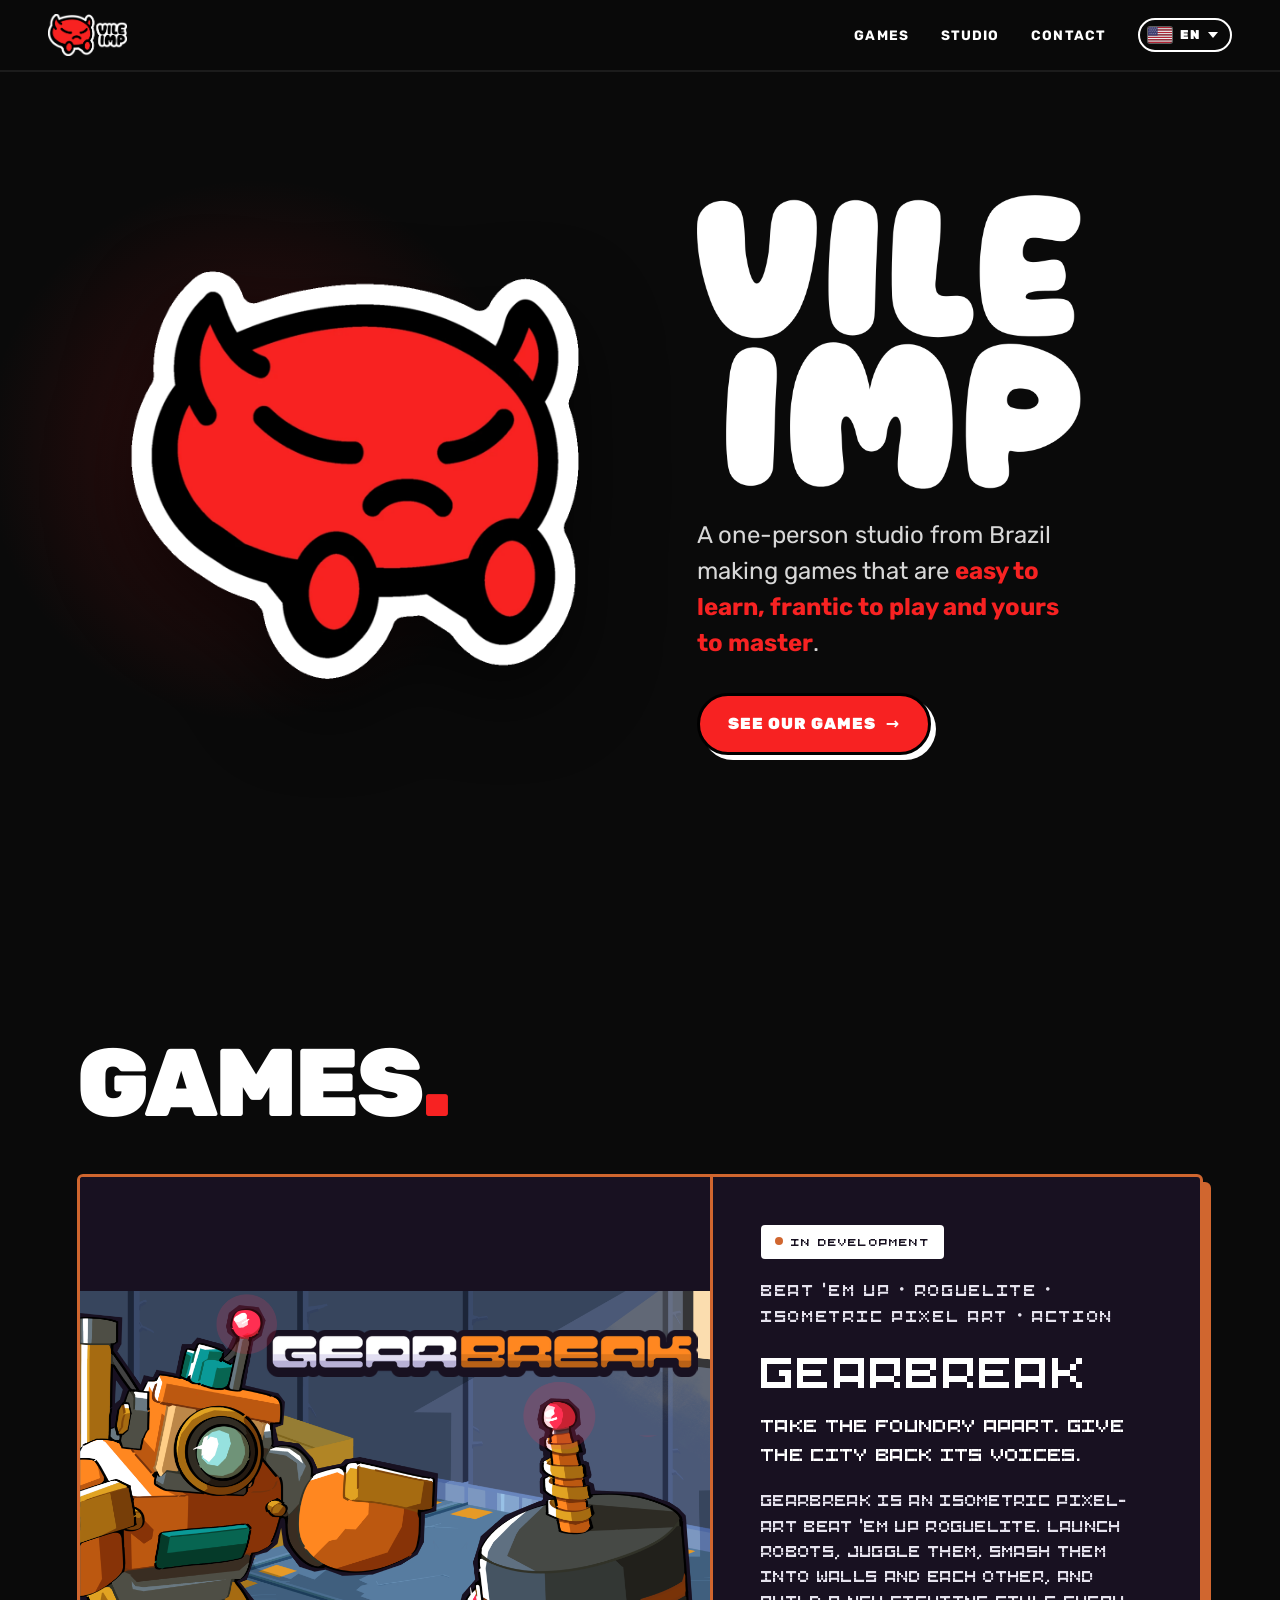
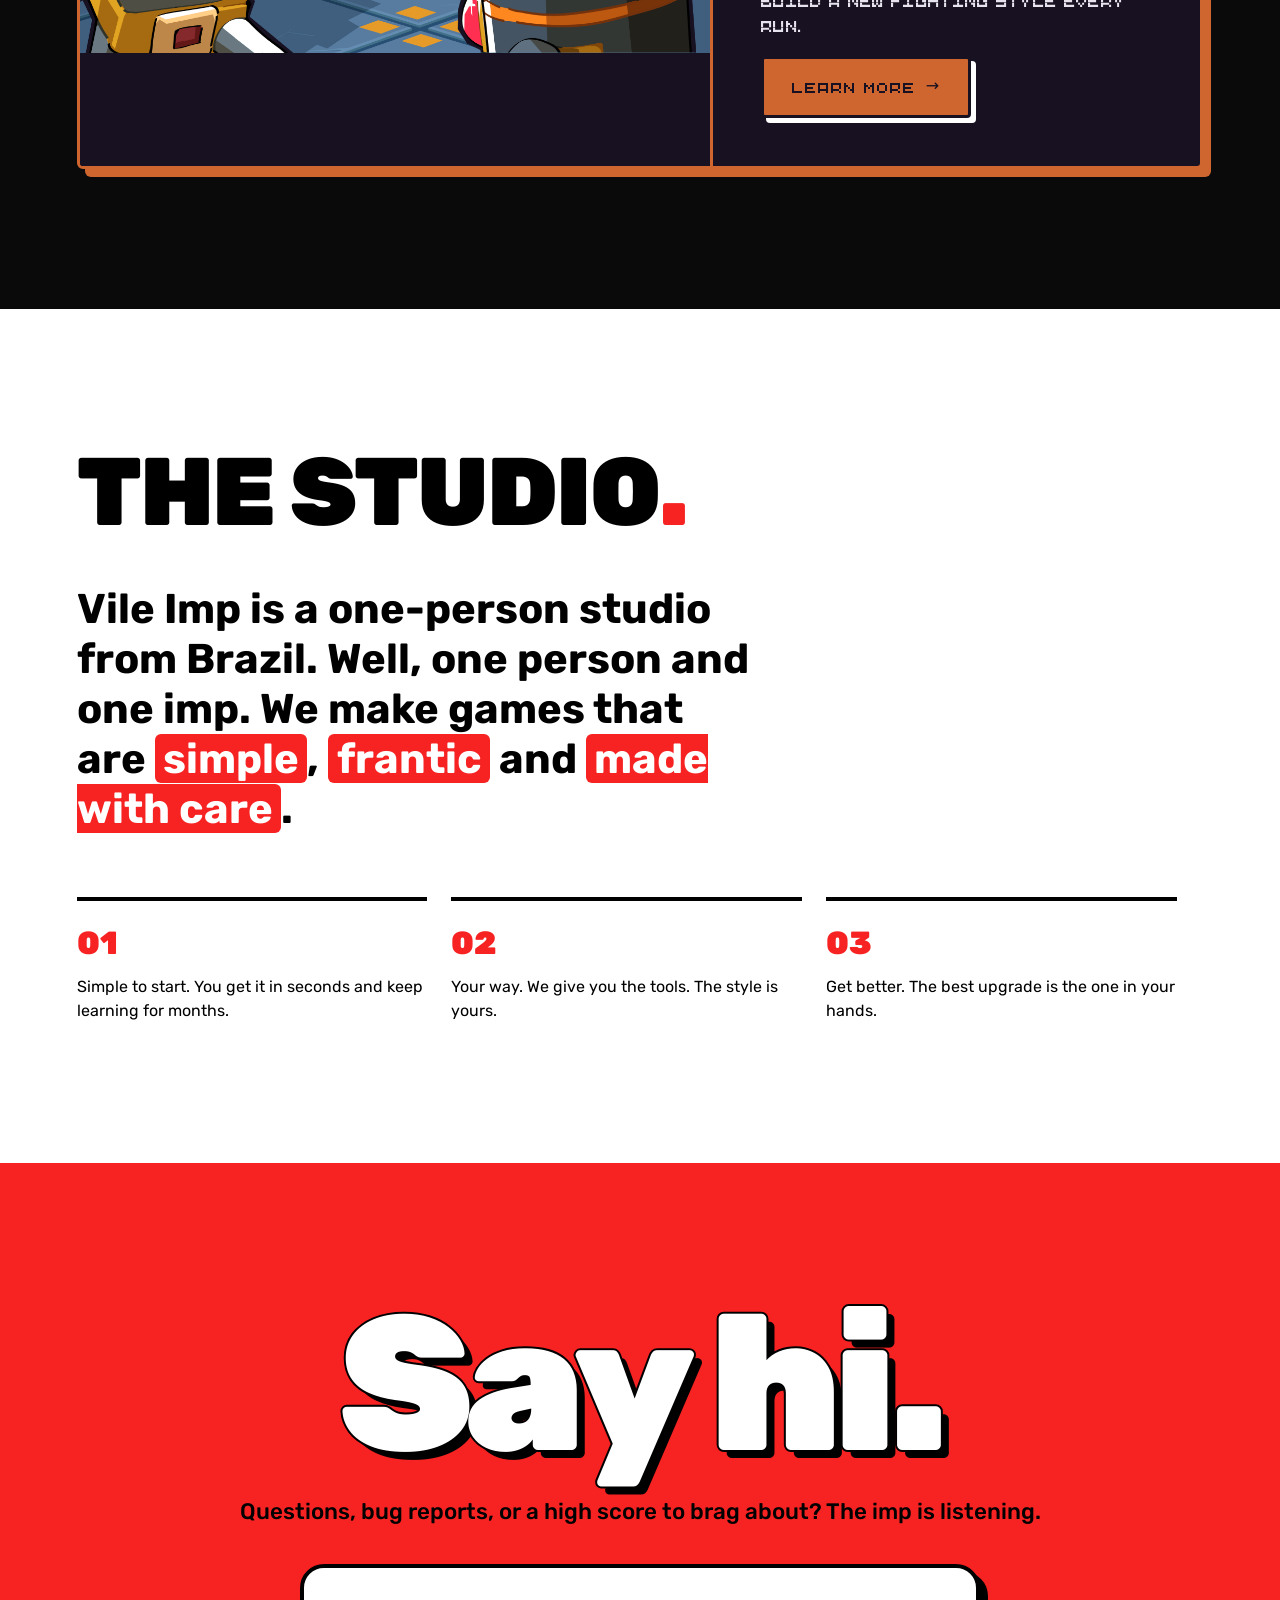
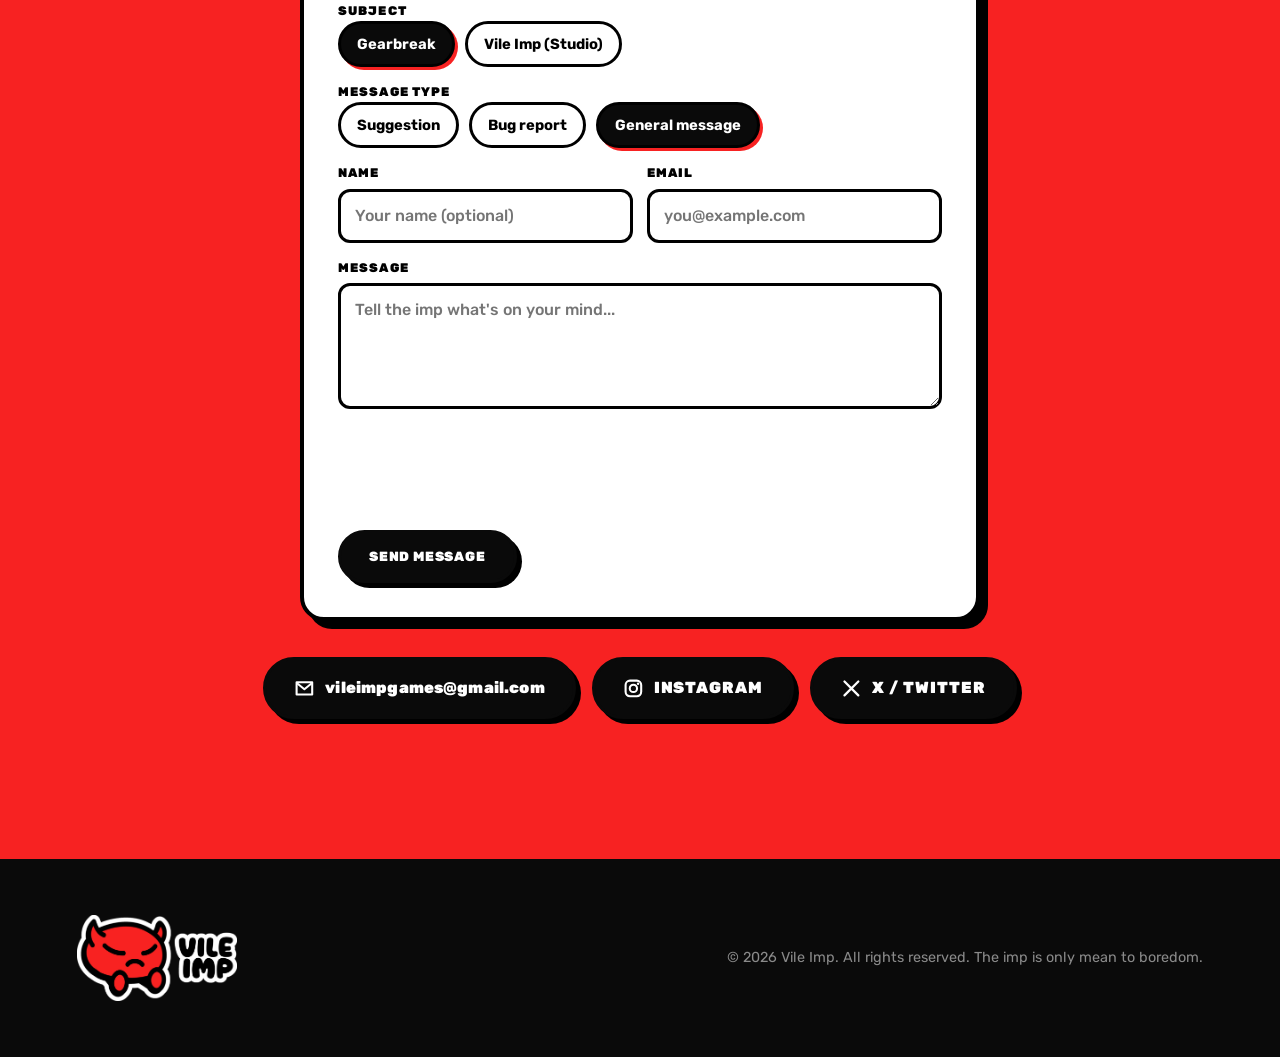
==== commit 7c52c866: "Update Gearbreak thumbnail with original cover art" ====
--- a/index.html
+++ b/index.html
@@ -61,12 +61,10 @@
 
       <a class="feature feature--gb" href="gearbreak.html">
         <div class="feature__art">
-          <img class="feature__shot" src="assets/gearbreak/crash-chain.png" width="1920" height="1080" alt="">
-          <span class="feature__crack" aria-hidden="true"></span>
-          <span class="feature__name"><img class="feature__logo" src="assets/gearbreak/logo-s1.png" width="1400" height="152" alt="GEARBREAK"></span>
-          <span class="badge" data-i18n="games.badge">In development</span>
+          <img class="feature__shot" src="assets/gearbreak/cover.png" width="1232" height="706" alt="">
         </div>
         <div class="feature__body">
+          <span class="badge" data-i18n="games.badge">In development</span>
           <p class="feature__kicker" data-i18n="gb.genres">Beat 'em up · Roguelite · Isometric pixel art · Action</p>
           <h3>Gearbreak</h3>
           <p class="feature__tagline" data-i18n="gb.tagline">Take the Foundry apart. Give the city back its voices.</p>
--- a/style.css
+++ b/style.css
@@ -364,15 +364,10 @@
 .feature--gb .btn { background: var(--gb-orange); color: var(--gb-ink); border-color: var(--gb-ink); border-radius: 4px; box-shadow: 5px 5px 0 #fff; font-weight: 400; }
 @media (max-width: 860px) { .feature--gb .feature__art { border-right: 0; border-bottom: 3px solid var(--gb-orange); } }
 
-/* Home card art: a real screenshot, the gear tucked in a corner, the title over it */
-.feature--gb .feature__art { padding: 0; place-items: end start; min-height: 440px; }
-.feature--gb .feature__shot { position: absolute; inset: 0; width: 100%; height: 100%; object-fit: cover; object-position: 55% 45%; }
-.feature--gb .feature__art::after { content: ''; position: absolute; inset: 0; pointer-events: none;
-  background: linear-gradient(to top, rgba(24,17,33,.95) 0%, rgba(24,17,33,.55) 38%, transparent 70%); }
-.feature--gb .gear { width: 150px; max-width: none; top: auto; bottom: 18px; right: 18px; left: auto; z-index: 2; animation-duration: 20s; }
-.feature--gb .feature__name { z-index: 2; margin: 0 0 34px 30px; transform: rotate(-3deg); transform-origin: left bottom; font-size: clamp(2.4rem, 5.4vw, 4.4rem); }
-.feature--gb .badge { z-index: 2; }
-@media (max-width: 860px) { .feature--gb .feature__art { min-height: 340px; } .feature--gb .gear { width: 100px; } }
+/* Preserve the cover's full composition and original colors, including its title. */
+.feature--gb .feature__art { padding: 0; place-items: center; min-height: 0; background-image: none; }
+.feature--gb .feature__shot { display: block; width: 100%; height: auto; image-rendering: auto; }
+.feature--gb .feature__body .badge { position: static; align-self: flex-start; }
 
 /* Mobile: nothing may be wider than the screen. The Dead Revolver face is wide (about .75em a letter), so the big titles shrink with the screen. */
 body.gb .gb-hero { grid-template-columns: minmax(0, 1fr); }
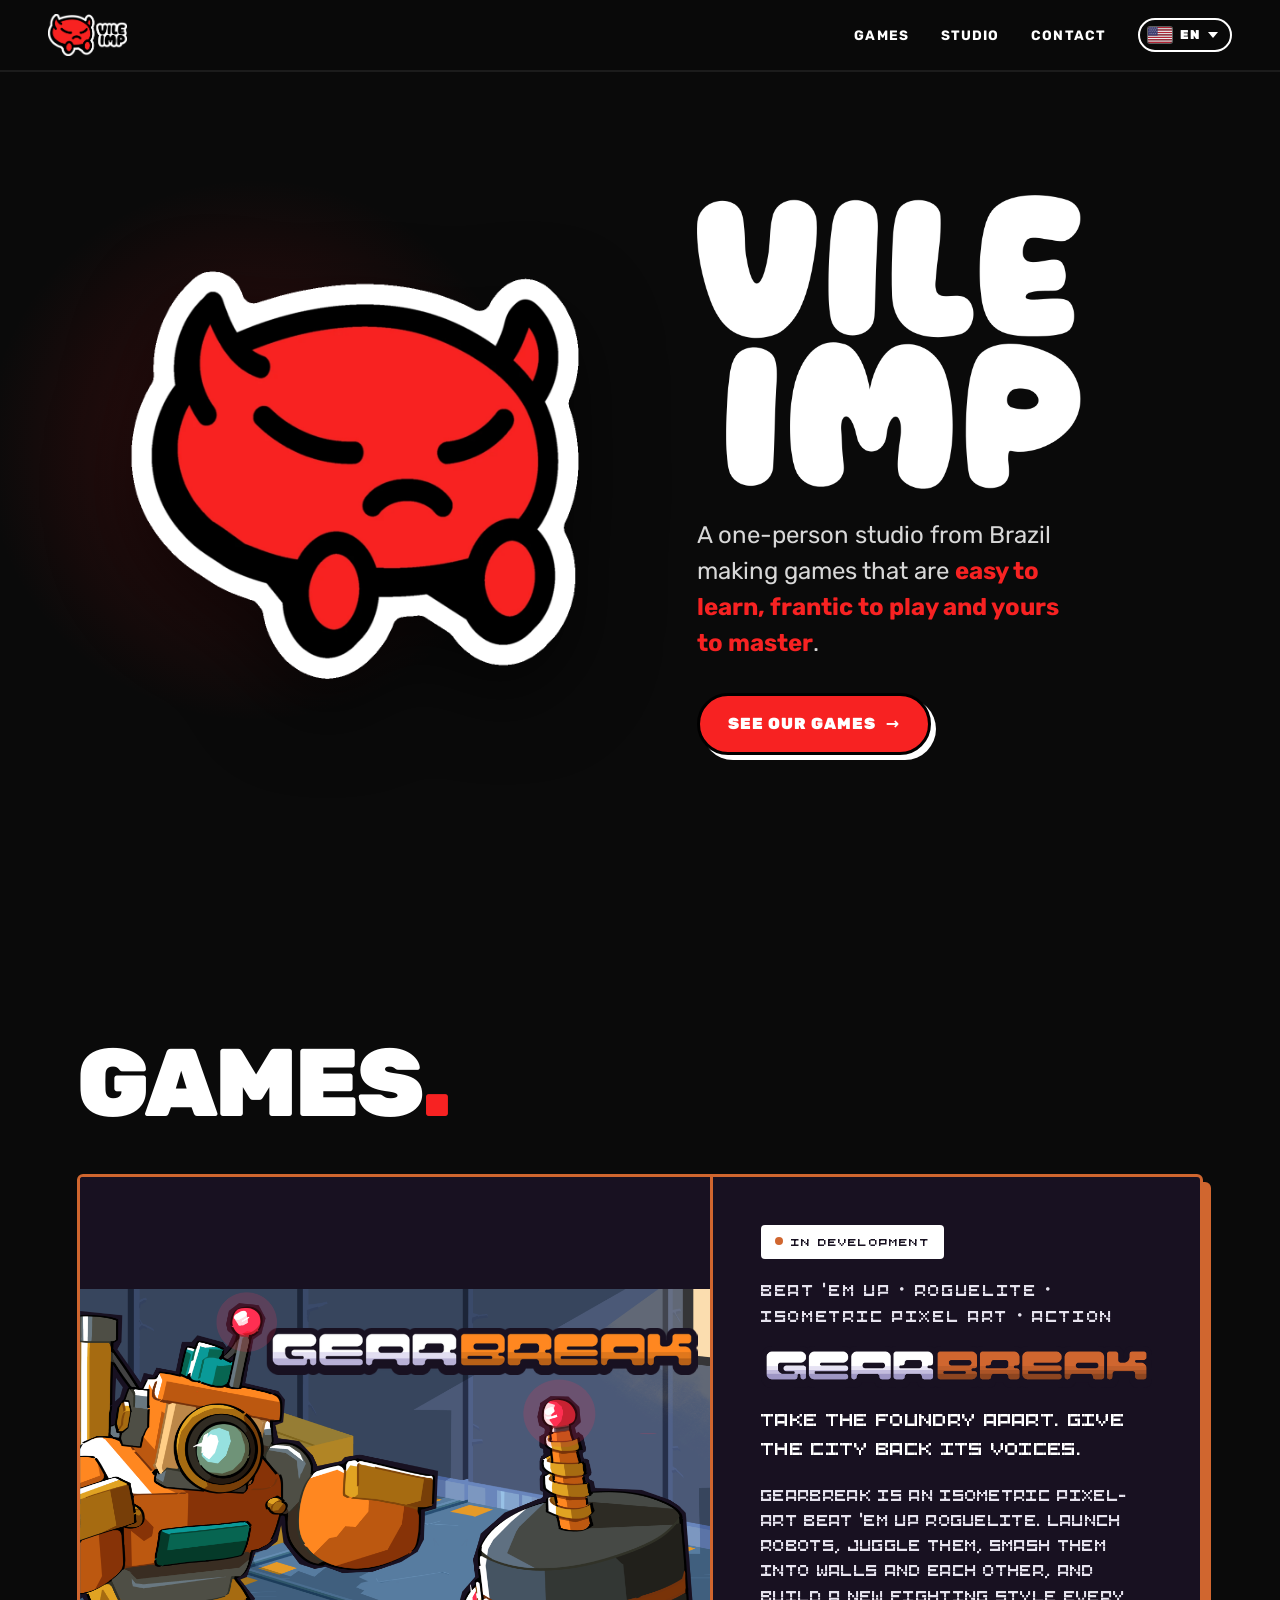
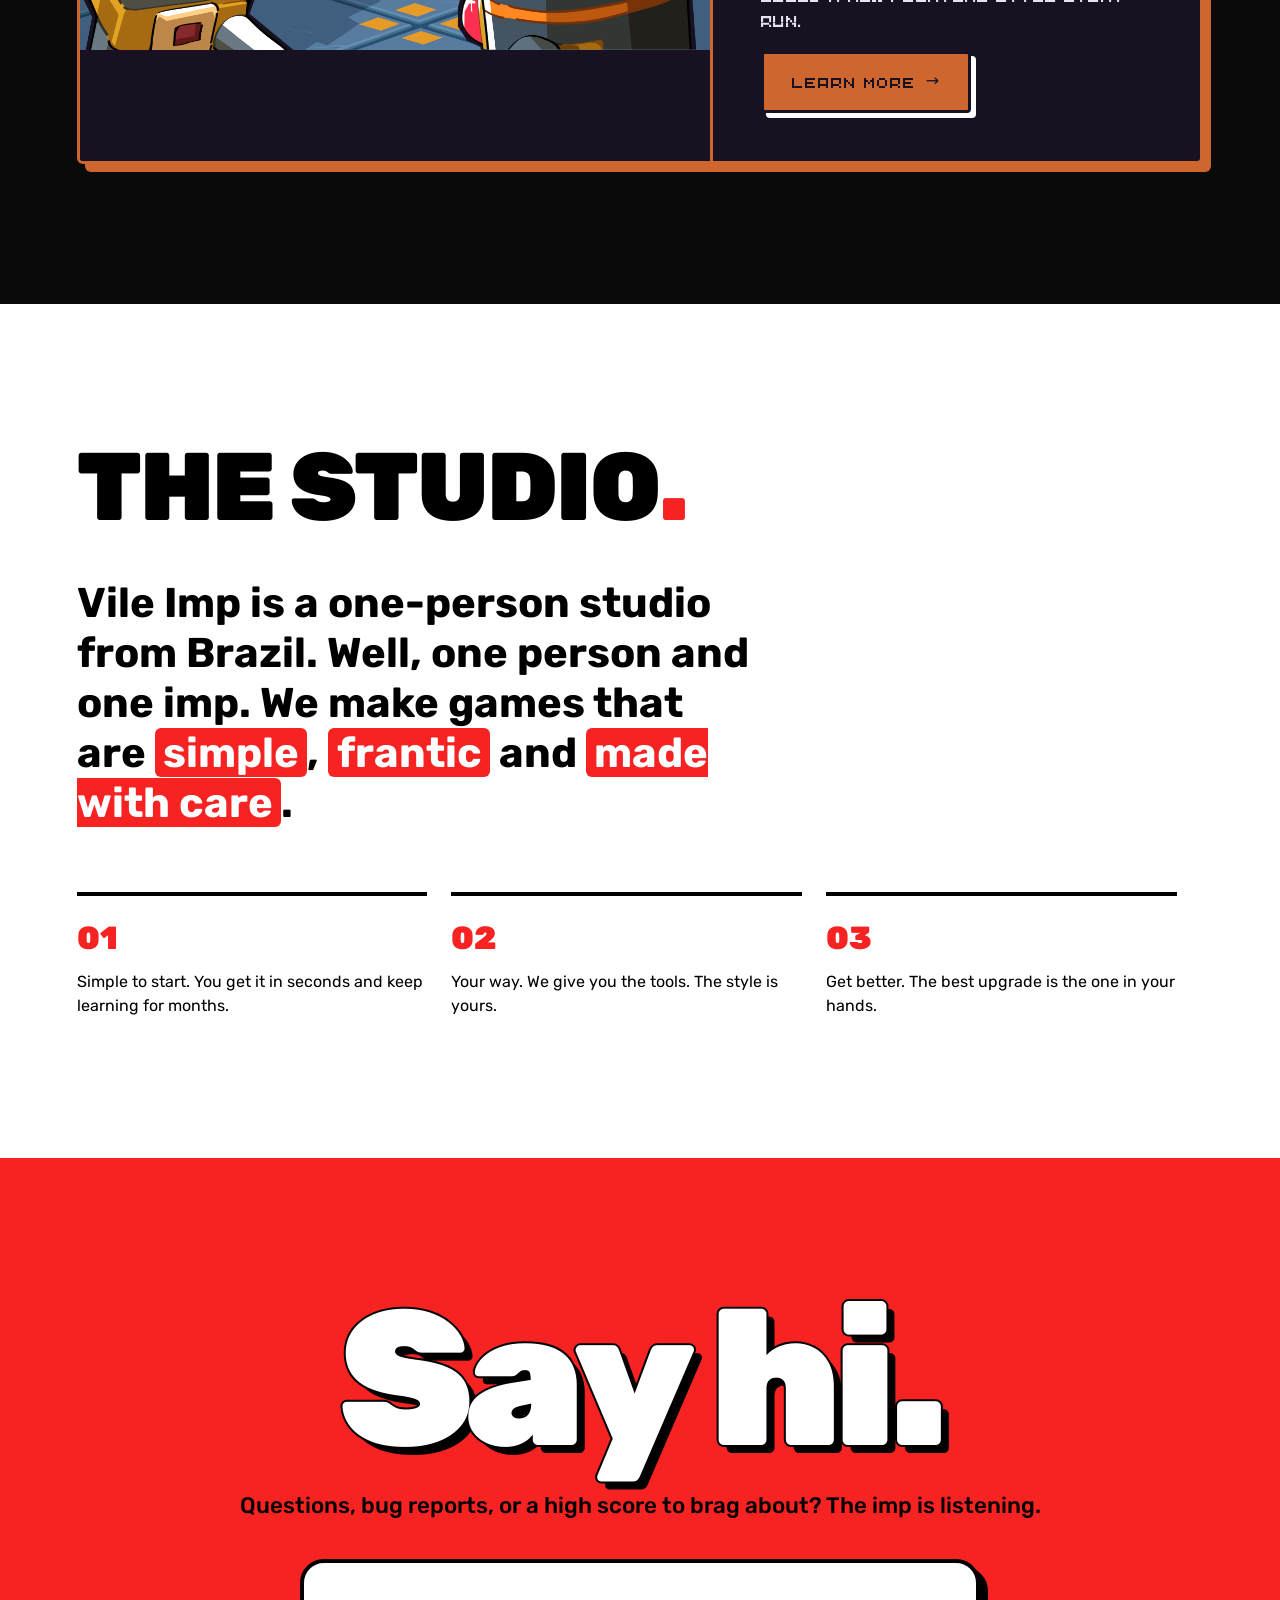
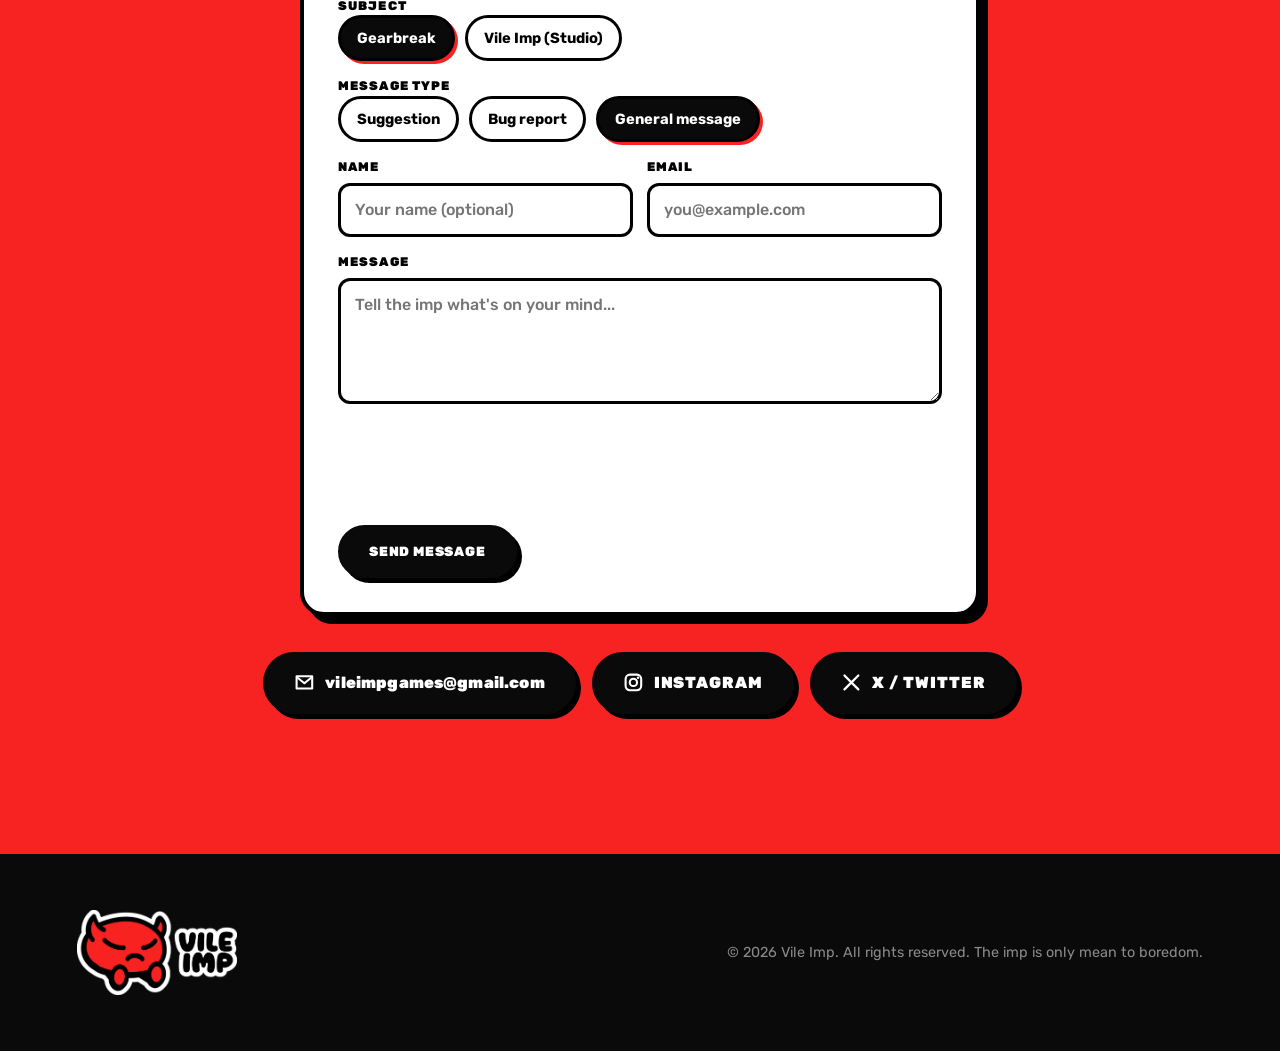
==== commit 451a9f41: "Use Gearbreak logo for home card title" ====
--- a/index.html
+++ b/index.html
@@ -66,7 +66,7 @@
         <div class="feature__body">
           <span class="badge" data-i18n="games.badge">In development</span>
           <p class="feature__kicker" data-i18n="gb.genres">Beat 'em up · Roguelite · Isometric pixel art · Action</p>
-          <h3>Gearbreak</h3>
+          <h3><img class="feature__logo" src="assets/gearbreak/logo-s1.png" width="1400" height="152" alt="GEARBREAK"></h3>
           <p class="feature__tagline" data-i18n="gb.tagline">Take the Foundry apart. Give the city back its voices.</p>
           <p data-i18n="gb.short">Gearbreak is an isometric pixel-art beat 'em up roguelite. Launch robots, juggle them, smash them into walls and each other, and build a new fighting style every run.</p>
           <span class="btn"><span data-i18n="games.more">Learn more</span> <span aria-hidden="true">→</span></span>
--- a/style.css
+++ b/style.css
@@ -556,7 +556,7 @@
 
 /* the game's logo picture on the Games card (pixel art: no tilt, no smoothing, no text shadow) */
 .feature--gb .feature__name { transform: none; text-shadow: none; line-height: 0; }
-.feature__logo { display: block; width: clamp(240px, 36vw, 440px); height: auto; image-rendering: auto; }
+.feature__logo { display: block; width: 100%; max-width: 440px; height: auto; image-rendering: auto; }
 
 /* The hero screenshot stays straight: a tilted pixel-art picture is resampled and comes out jagged. It is the game's
    1920 px frame shown at exactly 960 px (half), so the browser averages clean 2x2 blocks. */
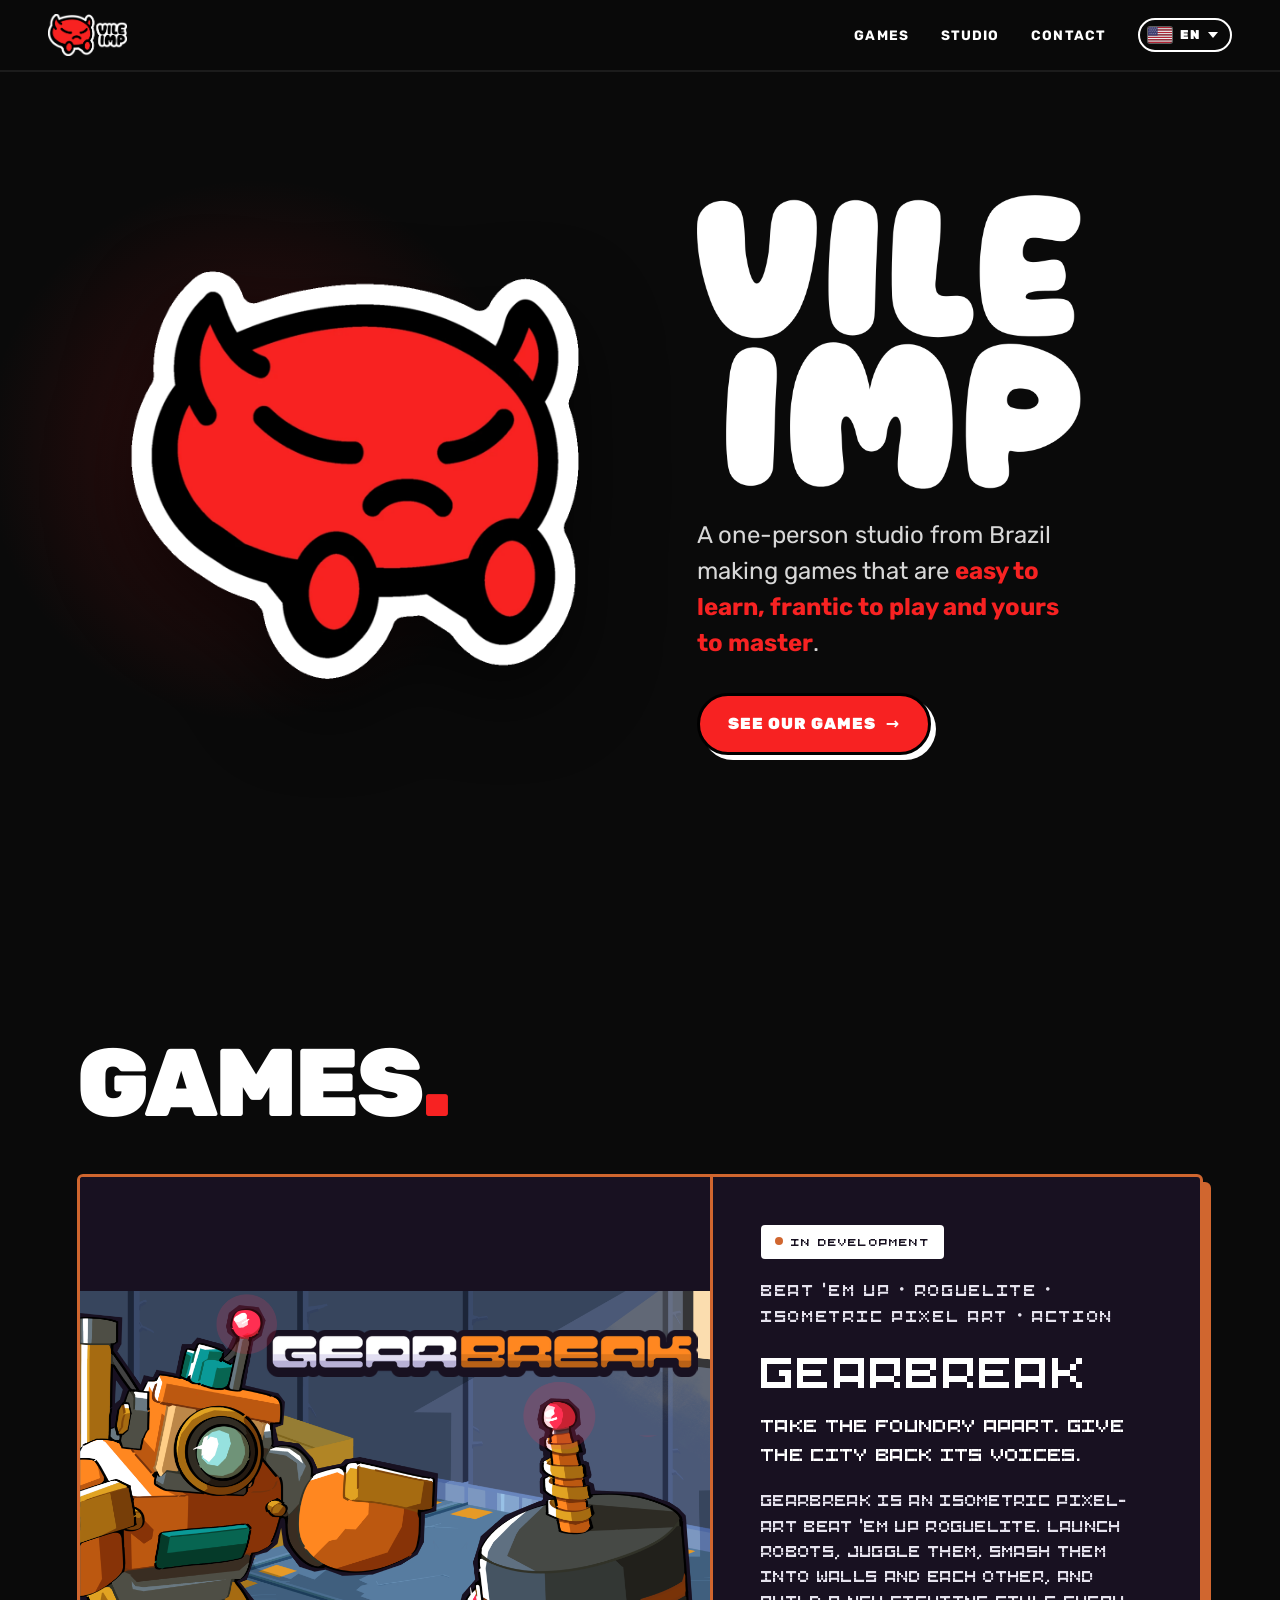
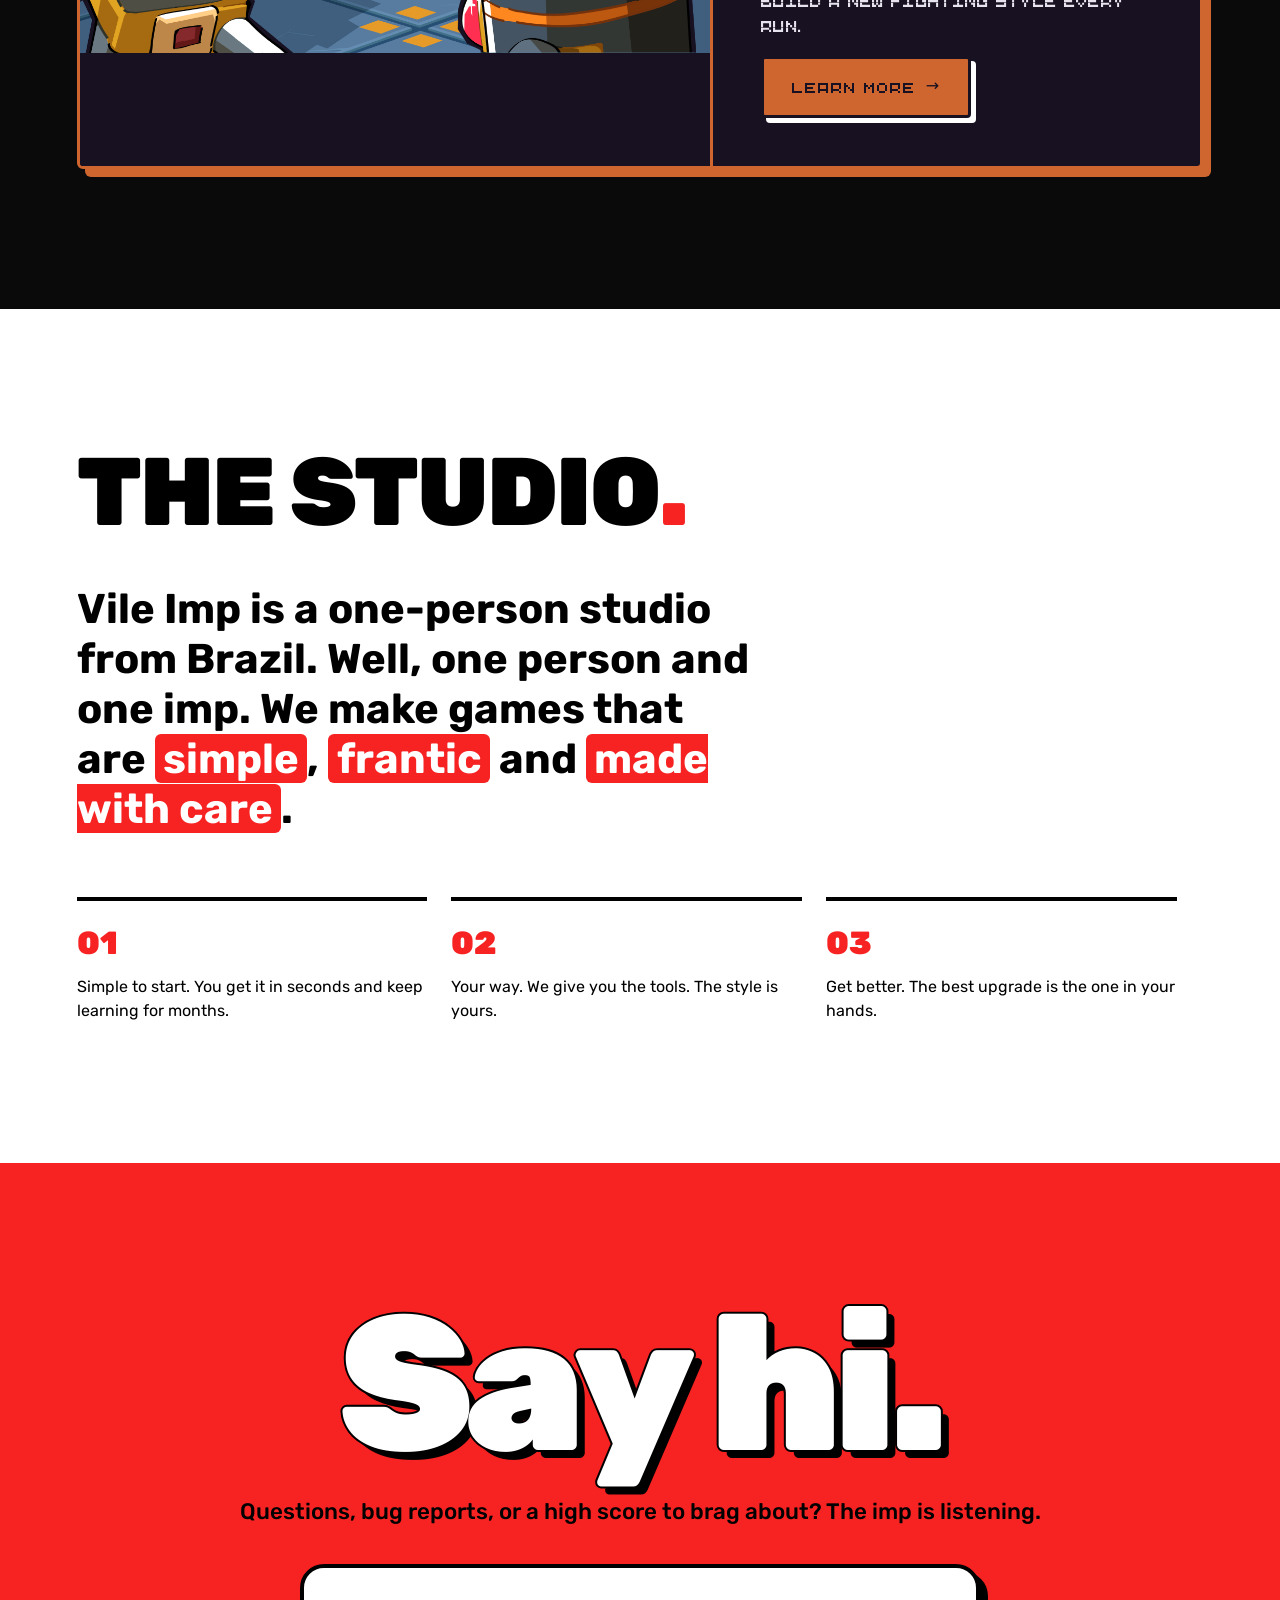
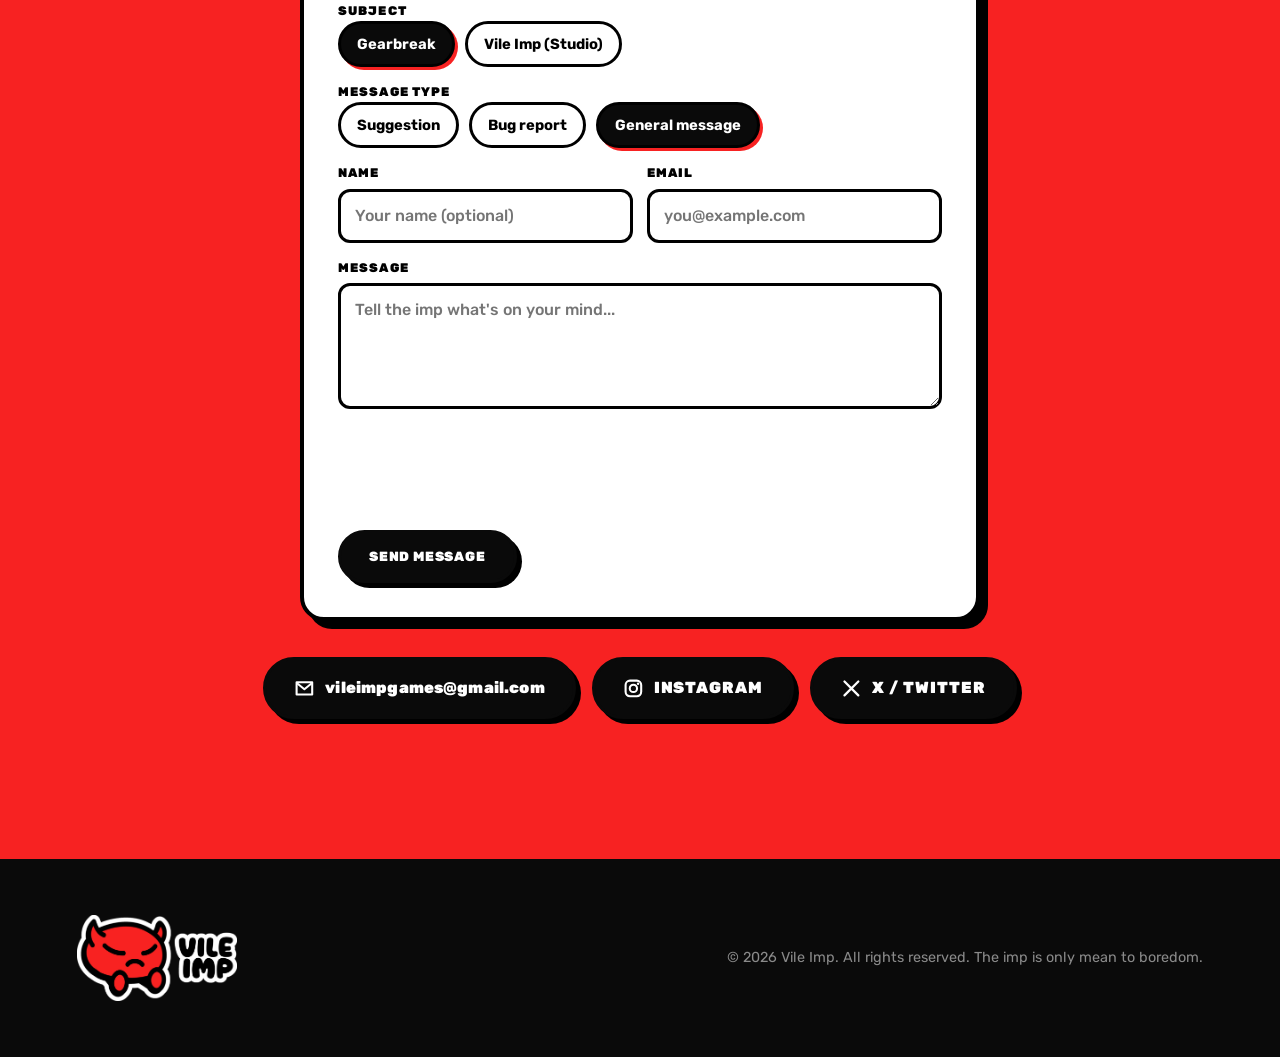
==== commit 99f60d68: "Revert "Use Gearbreak logo for home card title" This reverts commit 451a9f4191b8515d3bb3cc9e935d3e72" ====
--- a/index.html
+++ b/index.html
@@ -66,7 +66,7 @@
         <div class="feature__body">
           <span class="badge" data-i18n="games.badge">In development</span>
           <p class="feature__kicker" data-i18n="gb.genres">Beat 'em up · Roguelite · Isometric pixel art · Action</p>
-          <h3><img class="feature__logo" src="assets/gearbreak/logo-s1.png" width="1400" height="152" alt="GEARBREAK"></h3>
+          <h3>Gearbreak</h3>
           <p class="feature__tagline" data-i18n="gb.tagline">Take the Foundry apart. Give the city back its voices.</p>
           <p data-i18n="gb.short">Gearbreak is an isometric pixel-art beat 'em up roguelite. Launch robots, juggle them, smash them into walls and each other, and build a new fighting style every run.</p>
           <span class="btn"><span data-i18n="games.more">Learn more</span> <span aria-hidden="true">→</span></span>
--- a/style.css
+++ b/style.css
@@ -556,7 +556,7 @@
 
 /* the game's logo picture on the Games card (pixel art: no tilt, no smoothing, no text shadow) */
 .feature--gb .feature__name { transform: none; text-shadow: none; line-height: 0; }
-.feature__logo { display: block; width: 100%; max-width: 440px; height: auto; image-rendering: auto; }
+.feature__logo { display: block; width: clamp(240px, 36vw, 440px); height: auto; image-rendering: auto; }
 
 /* The hero screenshot stays straight: a tilted pixel-art picture is resampled and comes out jagged. It is the game's
    1920 px frame shown at exactly 960 px (half), so the browser averages clean 2x2 blocks. */
